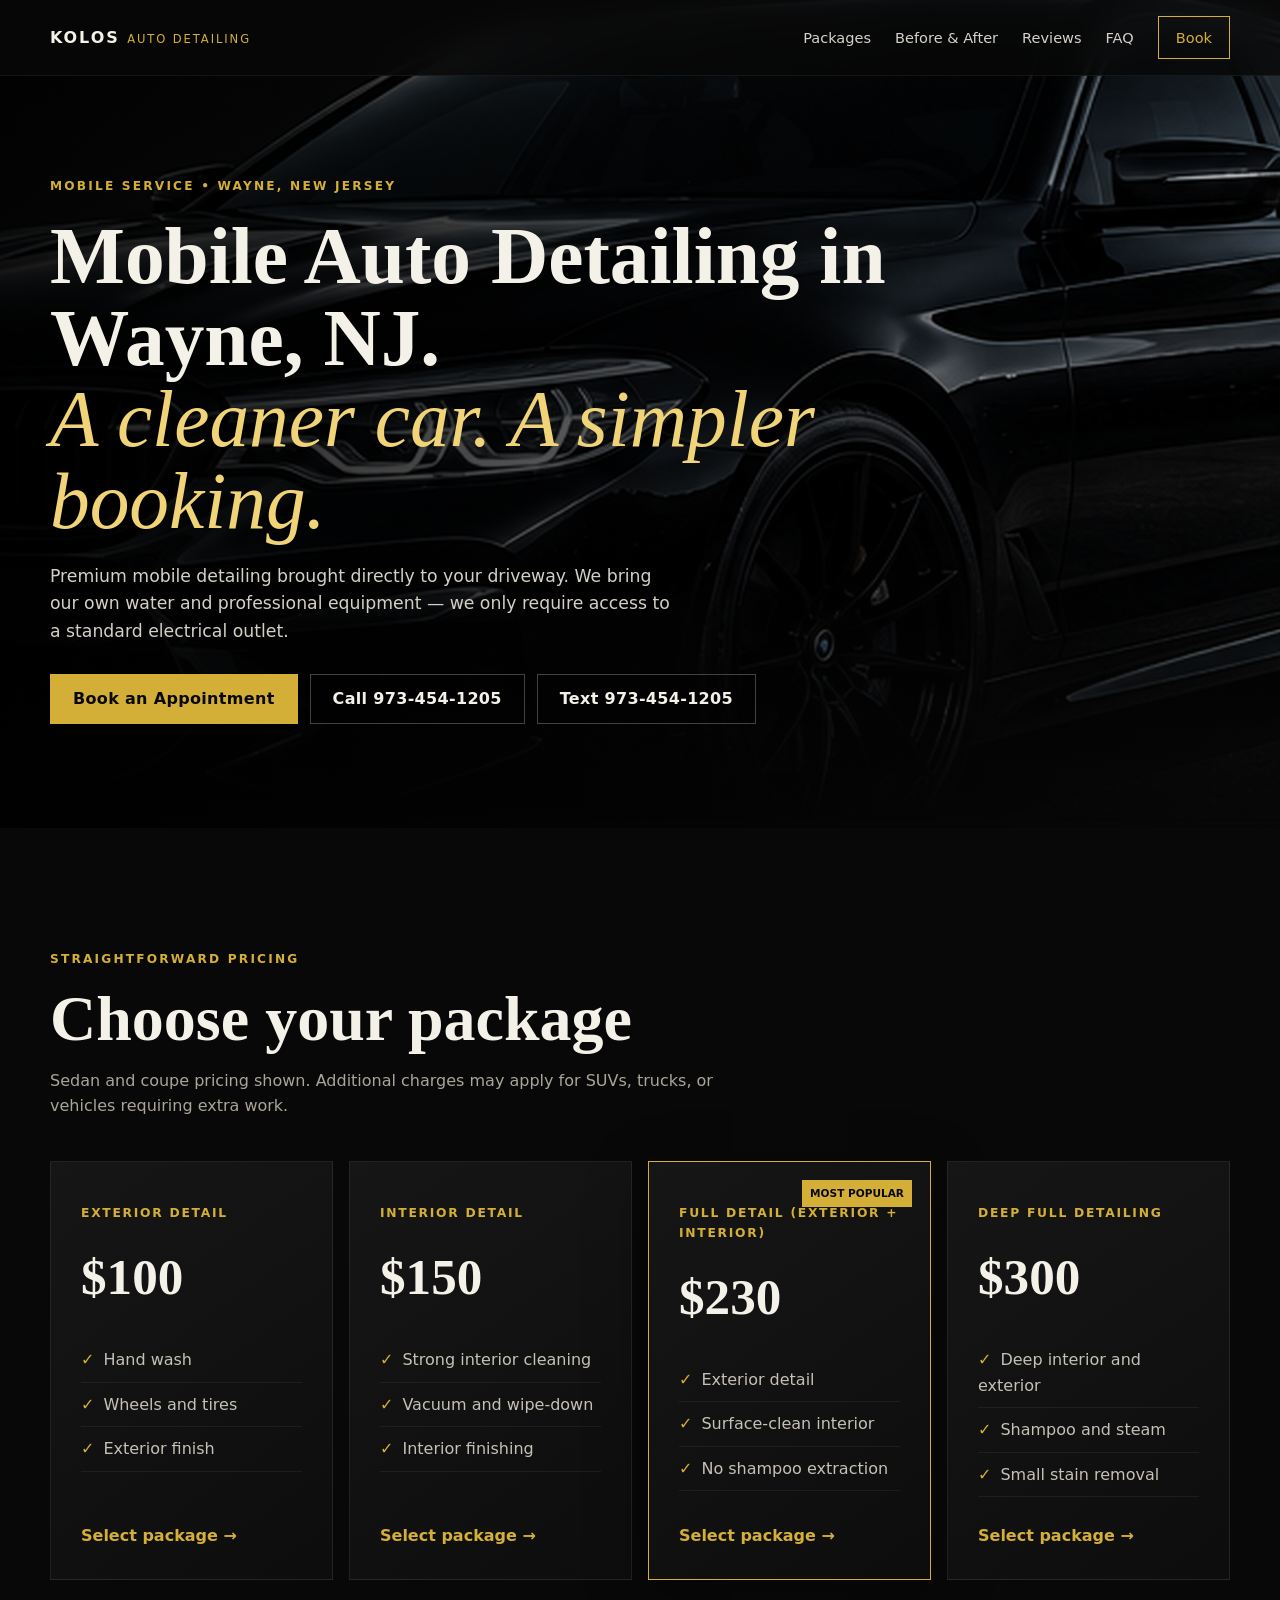
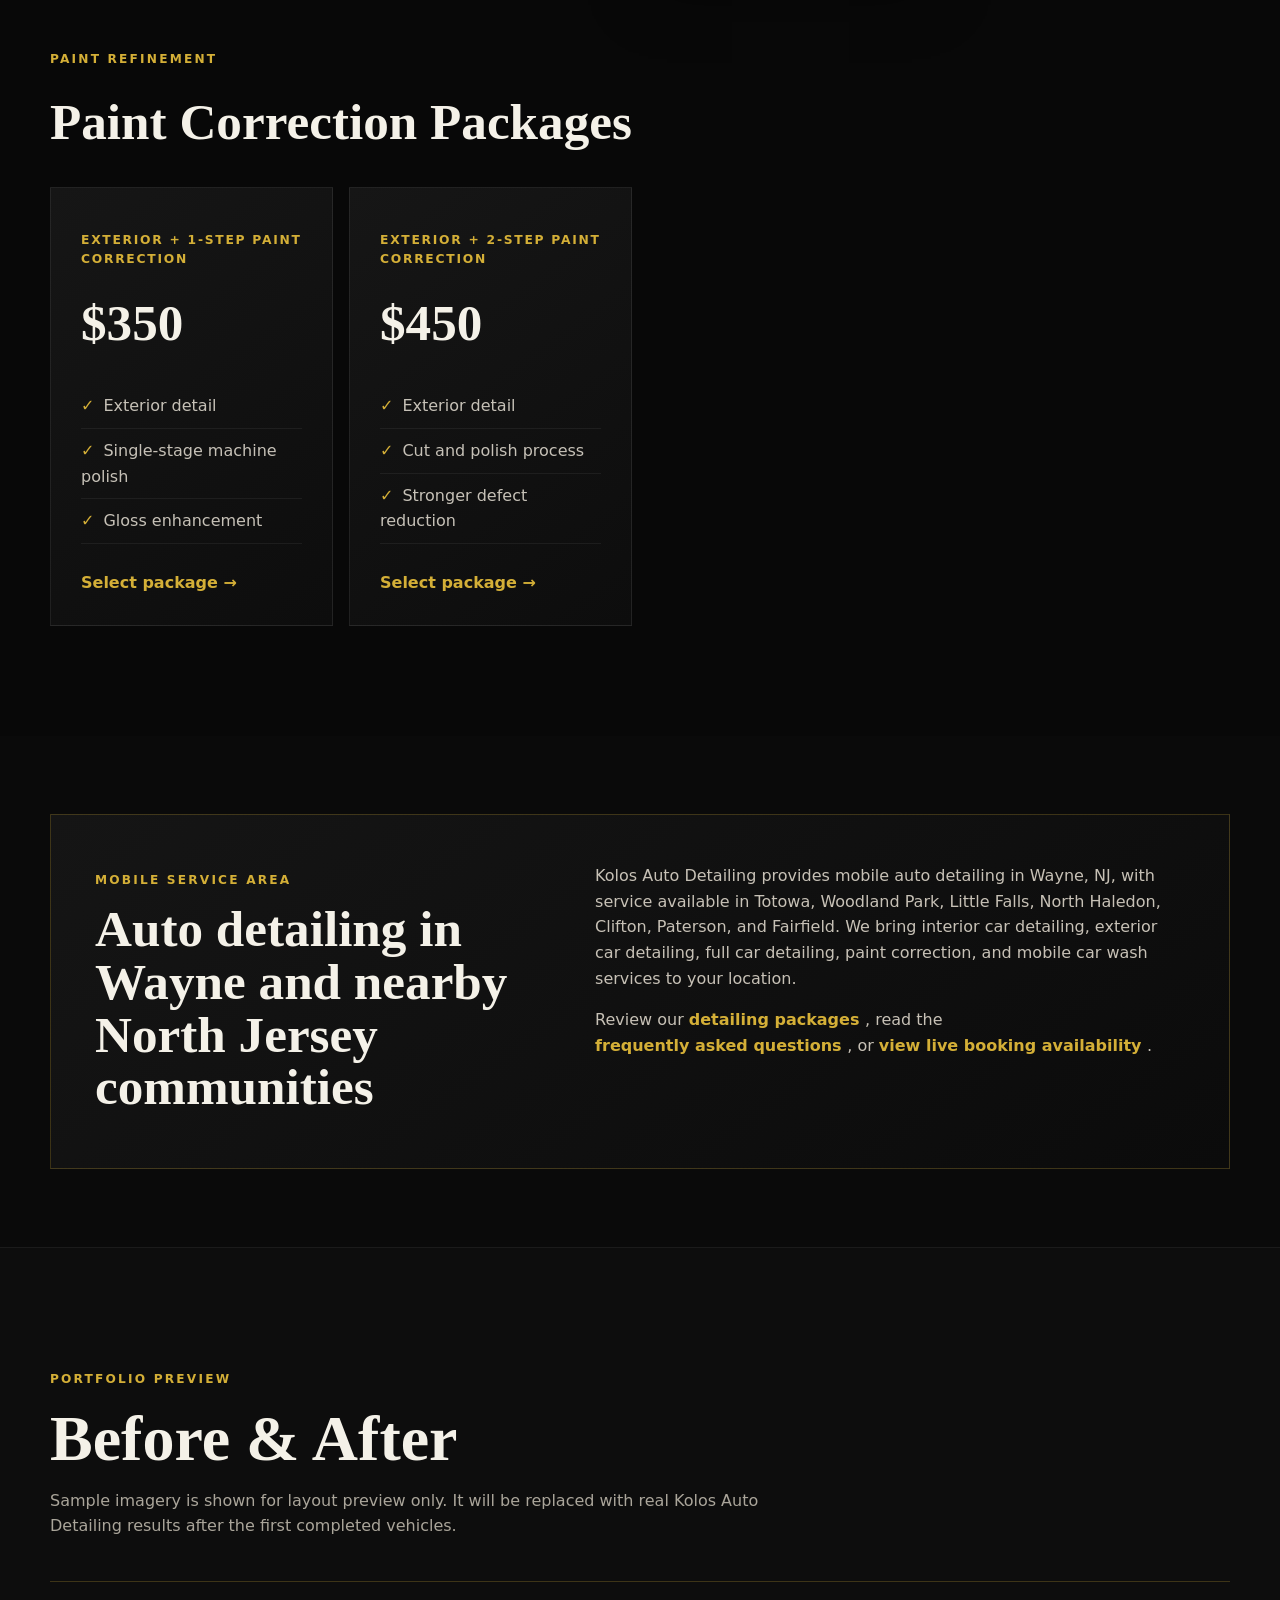
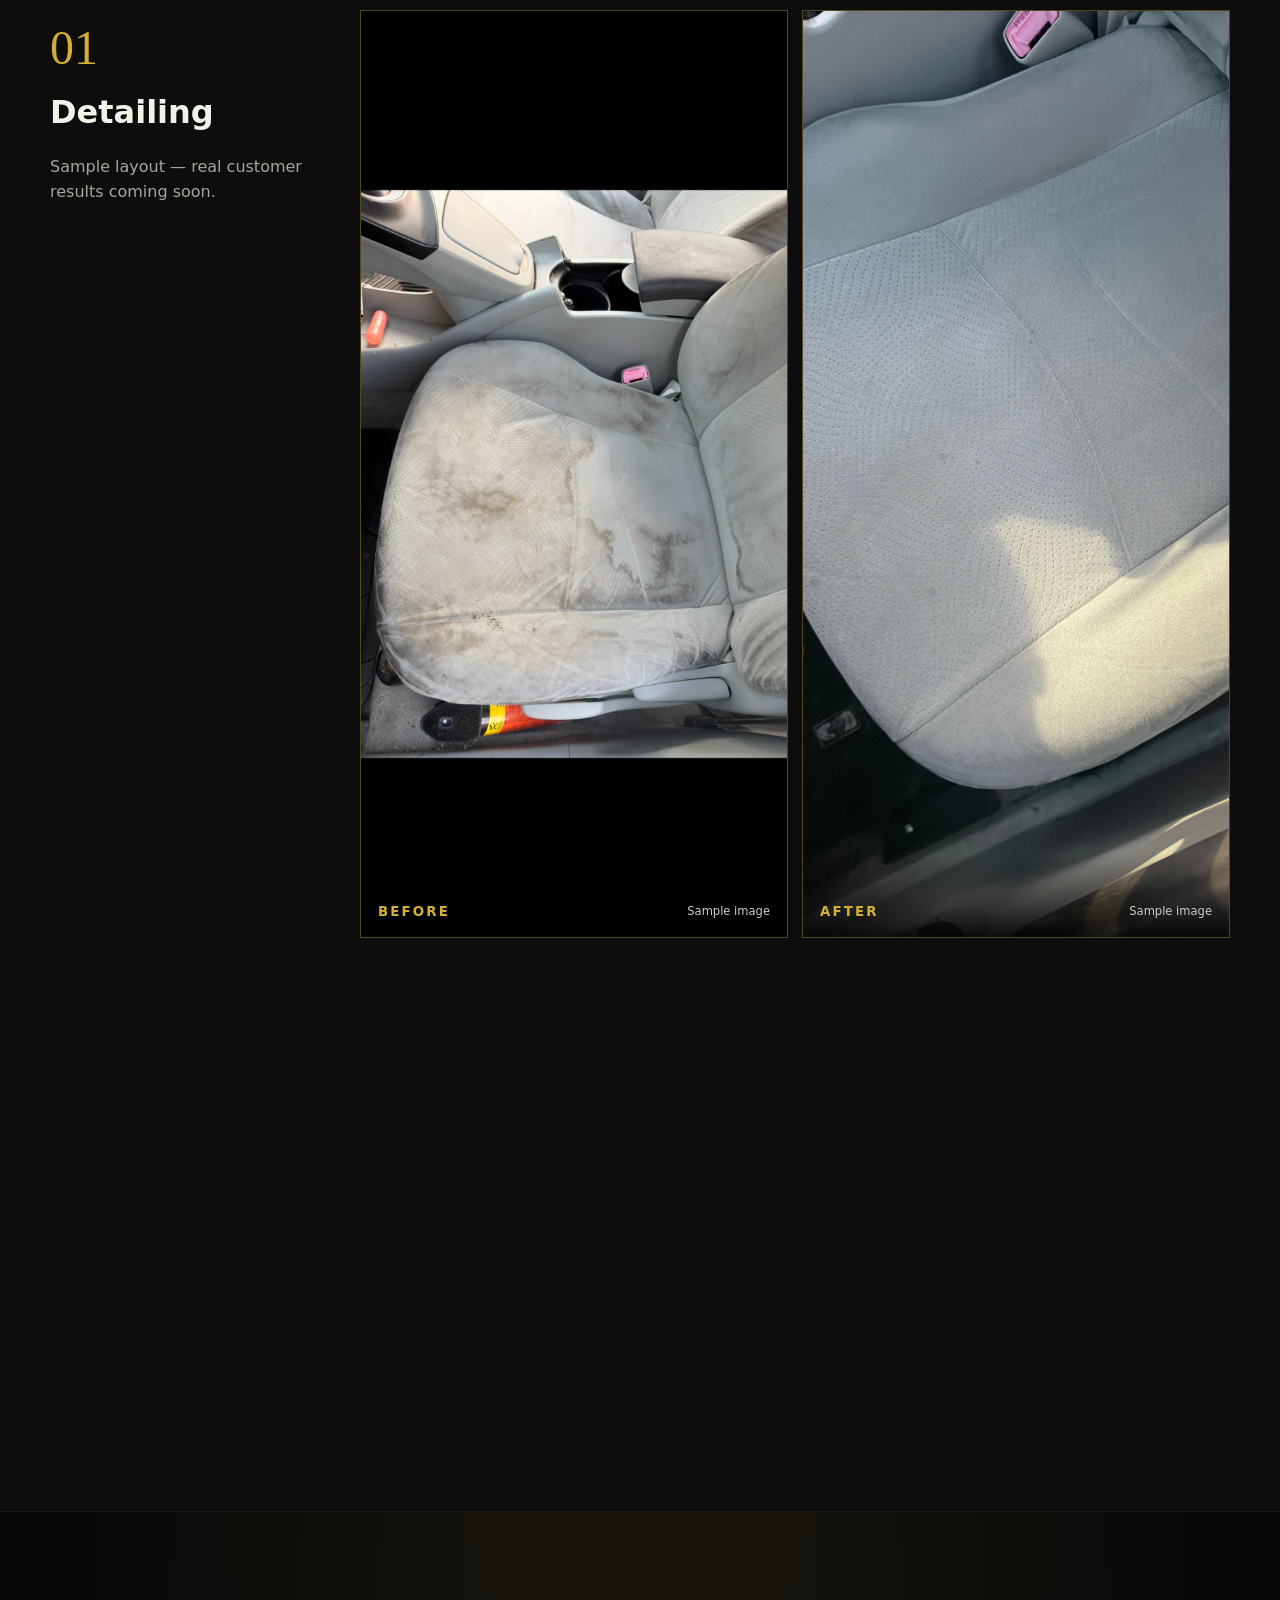
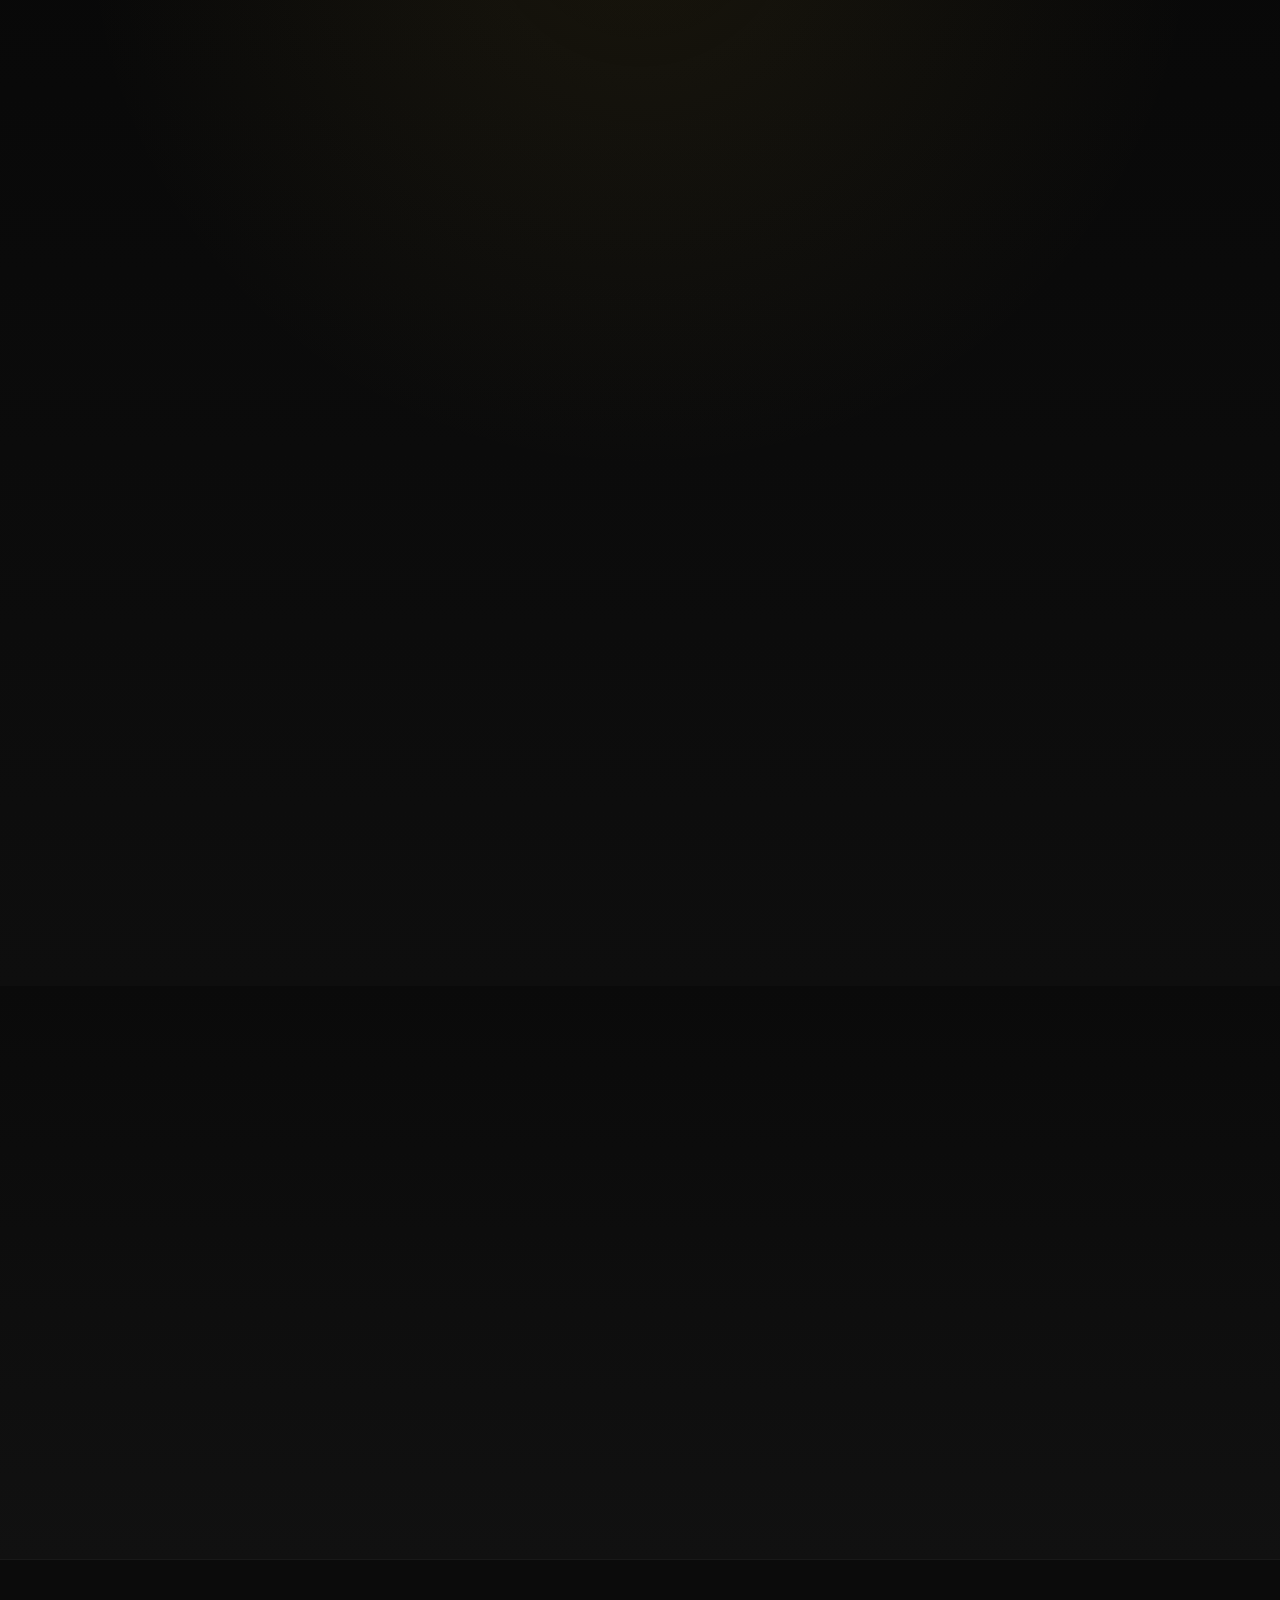
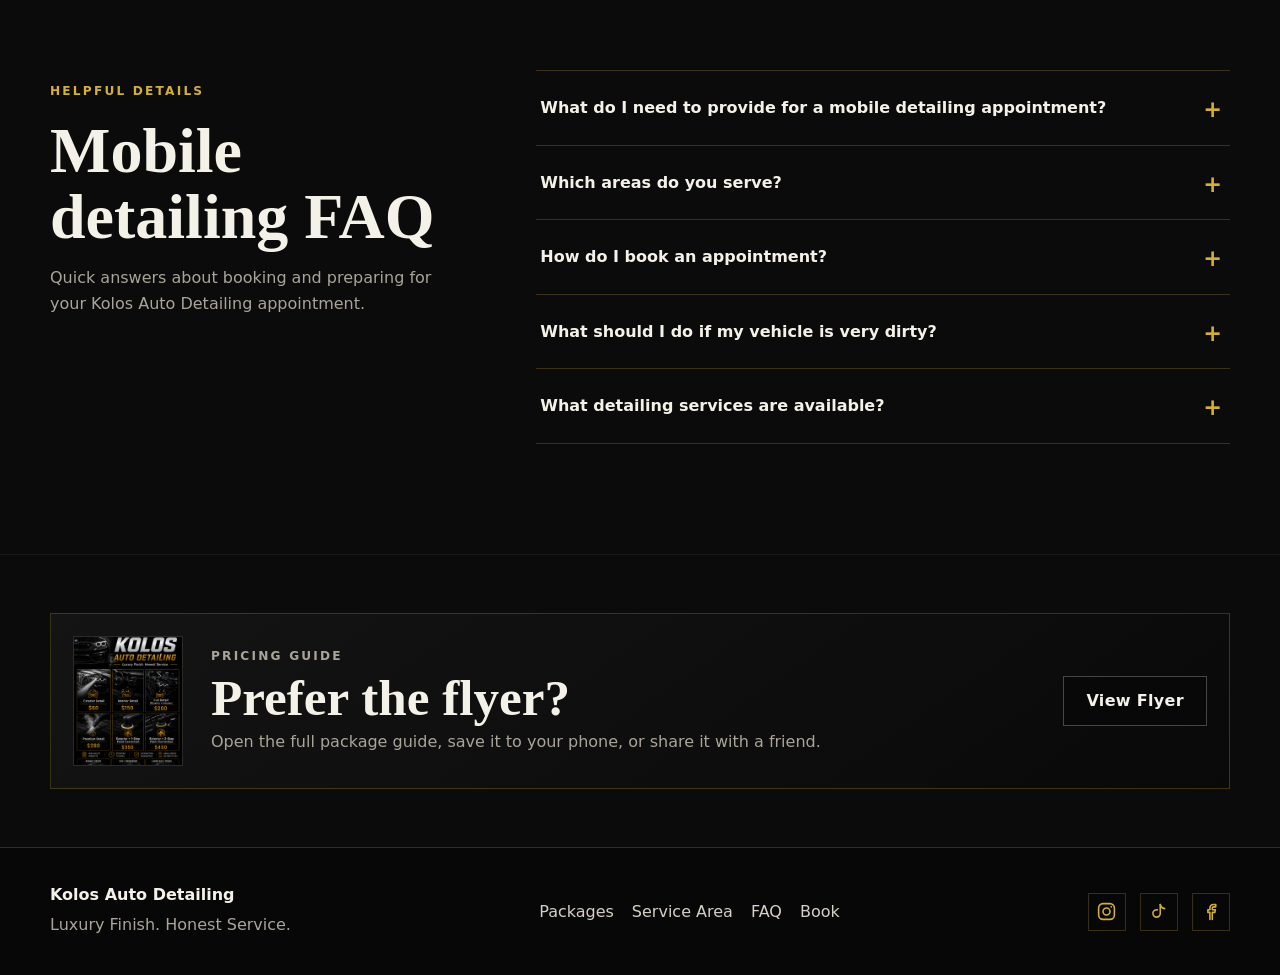
==== index.html @ 4959cedc "Update index.html" ====
<!doctype html>
<html lang="en">
<head>
  <meta charset="utf-8">
  <meta name="viewport" content="width=device-width,initial-scale=1">
  
  <!-- Meta Pixel Code -->
<script>
!function(f,b,e,v,n,t,s)
{if(f.fbq)return;n=f.fbq=function(){n.callMethod?
n.callMethod.apply(n,arguments):n.queue.push(arguments)};
if(!f._fbq)f._fbq=n;n.push=n;n.loaded=!0;n.version='2.0';
n.queue=[];t=b.createElement(e);t.async=!0;
t.src=v;s=b.getElementsByTagName(e)[0];
s.parentNode.insertBefore(t,s)}(window, document,'script',
'https://connect.facebook.net/en_US/fbevents.js');
fbq('init', '1034501659612035');
fbq('track', 'PageView');
</script>
<noscript><img height="1" width="1" style="display:none"
src="https://www.facebook.com/tr?id=1034501659612035&ev=PageView&noscript=1"
/></noscript>
<!-- End Meta Pixel Code -->
  
<!-- Google tag (gtag.js) -->
<script async src="https://www.googletagmanager.com/gtag/js?id=G-9JKR7N1KVF"></script>
<script>
  window.dataLayer = window.dataLayer || [];
  function gtag(){dataLayer.push(arguments);}
  gtag('js', new Date());

  gtag('config', 'G-9JKR7N1KVF');
</script>
  
  <meta name="description" content="Kolos Auto Detailing offers mobile interior, exterior and full car detailing, paint correction, and mobile car wash services in Wayne, NJ and nearby North Jersey communities.">
  <meta name="robots" content="index, follow, max-image-preview:large, max-snippet:-1, max-video-preview:-1">
  <meta name="author" content="Kolos Auto Detailing">

  <title>Mobile Auto Detailing in Wayne, NJ | Kolos Auto Detailing</title>

  <link rel="canonical" href="https://kolosautodetailing.com/">

  <meta property="og:type" content="website">
  <meta property="og:site_name" content="Kolos Auto Detailing">
  <meta property="og:title" content="Mobile Auto Detailing in Wayne, NJ | Kolos Auto Detailing">
  <meta property="og:description" content="Mobile interior, exterior and full car detailing plus paint correction in Wayne, New Jersey and nearby communities.">
  <meta property="og:url" content="https://kolosautodetailing.com/">
  <meta property="og:image" content="https://kolosautodetailing.com/assets/gallery-clean.jpg">
  <meta property="og:image:alt" content="A polished black sedan after exterior detailing">
  <meta property="og:locale" content="en_US">

  <meta name="twitter:card" content="summary_large_image">
  <meta name="twitter:title" content="Mobile Auto Detailing in Wayne, NJ | Kolos Auto Detailing">
  <meta name="twitter:description" content="Mobile interior, exterior and full car detailing plus paint correction in Wayne, NJ and nearby North Jersey communities.">
  <meta name="twitter:image" content="https://kolosautodetailing.com/assets/gallery-clean.jpg">
  <meta name="twitter:image:alt" content="A polished black sedan after exterior detailing">

  <link rel="icon" href="assets/favicon.svg">
  <link rel="apple-touch-icon" href="assets/apple-touch-icon.png">
  <link rel="stylesheet" href="style.css">

  <!-- Local Business SEO Schema -->
  <script type="application/ld+json">
  {
    "@context": "https://schema.org",
    "@type": "LocalBusiness",
    "@id": "https://kolosautodetailing.com/#business",
    "name": "Kolos Auto Detailing",
    "url": "https://kolosautodetailing.com/",
    "telephone": "+1-973-454-1205",
    "image": "https://kolosautodetailing.com/assets/gallery-clean.jpg",
    "description": "Mobile auto detailing serving Wayne, New Jersey and nearby communities.",
    "sameAs": [
      "https://www.instagram.com/kolos_auto_detailing/",
      "https://www.tiktok.com/@kolosautodetailing",
      "https://www.facebook.com/profile.php?id=61592370473611"
    ],
    "openingHoursSpecification": {
      "@type": "OpeningHoursSpecification",
      "dayOfWeek": [
        "Monday",
        "Tuesday",
        "Wednesday",
        "Thursday",
        "Friday",
        "Saturday",
        "Sunday"
      ],
      "opens": "09:00",
      "closes": "20:00"
    },
    "areaServed": [
      {
        "@type": "City",
        "name": "Wayne, New Jersey"
      },
      {
        "@type": "City",
        "name": "Totowa, New Jersey"
      },
      {
        "@type": "City",
        "name": "Woodland Park, New Jersey"
      },
      {
        "@type": "City",
        "name": "Little Falls, New Jersey"
      },
      {
        "@type": "City",
        "name": "North Haledon, New Jersey"
      },
      {
        "@type": "City",
        "name": "Clifton, New Jersey"
      },
      {
        "@type": "City",
        "name": "Paterson, New Jersey"
      },
      {
        "@type": "City",
        "name": "Fairfield, New Jersey"
      }
    ],
    "hasOfferCatalog": {
      "@type": "OfferCatalog",
      "name": "Mobile auto detailing services",
      "itemListElement": [
        {
          "@type": "Offer",
          "price": "100",
          "priceCurrency": "USD",
          "itemOffered": {
            "@type": "Service",
            "name": "Exterior Detail"
          }
        },
        {
          "@type": "Offer",
          "price": "150",
          "priceCurrency": "USD",
          "itemOffered": {
            "@type": "Service",
            "name": "Interior Detail"
          }
        },
        {
          "@type": "Offer",
          "price": "230",
          "priceCurrency": "USD",
          "itemOffered": {
            "@type": "Service",
            "name": "Full Detail (Exterior + Interior)"
          }
        },
        {
          "@type": "Offer",
          "price": "300",
          "priceCurrency": "USD",
          "itemOffered": {
            "@type": "Service",
            "name": "Deep Full Detailing"
          }
        },
        {
          "@type": "Offer",
          "price": "350",
          "priceCurrency": "USD",
          "itemOffered": {
            "@type": "Service",
            "name": "Exterior + 1-Step Paint Correction"
          }
        },
        {
          "@type": "Offer",
          "price": "450",
          "priceCurrency": "USD",
          "itemOffered": {
            "@type": "Service",
            "name": "Exterior + 2-Step Paint Correction"
          }
        }
      ]
    }
  }
  </script>

  <!-- Website SEO Schema -->
  <script type="application/ld+json">
  {
    "@context": "https://schema.org",
    "@type": "WebSite",
    "@id": "https://kolosautodetailing.com/#website",
    "name": "Kolos Auto Detailing",
    "url": "https://kolosautodetailing.com/",
    "publisher": {
      "@id": "https://kolosautodetailing.com/#business"
    },
    "inLanguage": "en-US"
  }
  </script>

  <!-- FAQ SEO Schema -->
  <script type="application/ld+json">
  {
    "@context": "https://schema.org",
    "@type": "FAQPage",
    "mainEntity": [
      {
        "@type": "Question",
        "name": "What do I need to provide for a mobile detailing appointment?",
        "acceptedAnswer": {
          "@type": "Answer",
          "text": "Please provide access to water and an electrical outlet at the service location. Kolos Auto Detailing brings the detailing service to you."
        }
      },
      {
        "@type": "Question",
        "name": "Which areas do you serve?",
        "acceptedAnswer": {
          "@type": "Answer",
          "text": "Our primary location is Wayne, New Jersey. Mobile service is also available in Totowa, Woodland Park, Little Falls, North Haledon, Clifton, Paterson, and Fairfield."
        }
      },
      {
        "@type": "Question",
        "name": "How do I book an appointment?",
        "acceptedAnswer": {
          "@type": "Answer",
          "text": "Use the live Google Calendar booking section to view availability, select a date and time, and complete your booking."
        }
      },
      {
        "@type": "Question",
        "name": "What should I do if my vehicle is very dirty?",
        "acceptedAnswer": {
          "@type": "Answer",
          "text": "Text clear photos of the interior and exterior to (973) 454-1205 before the appointment can be confirmed. This helps us review heavily soiled vehicles in advance."
        }
      },
      {
        "@type": "Question",
        "name": "What detailing services are available?",
        "acceptedAnswer": {
          "@type": "Answer",
          "text": "Available services include interior car detailing, exterior car detailing, full car detailing, paint correction, and mobile car wash service. See the package list for current options and pricing."
        }
      }
    ]
  }
  </script>
</head>

<body>

<header class="topbar">
  <a class="brand" href="#top" aria-label="Kolos Auto Detailing home">
    Kolos <span>Auto Detailing</span>
  </a>

  <nav aria-label="Primary navigation">
    <a href="#packages">Packages</a>
    <a href="#results">Before & After</a>
    <a href="#reviews">Reviews</a>
    <a href="#faq">FAQ</a>
    <a class="nav-cta" href="#booking">Book</a>
  </nav>
</header>

<main id="top">

  <section class="hero">

    <div class="hero-overlay"></div>

    <div class="hero-content reveal">

      <p class="eyebrow">
        Mobile service • Wayne, New Jersey
      </p>

      <h1>
        Mobile Auto Detailing in Wayne, NJ.<br>
        <em>A cleaner car. A simpler booking.</em>
      </h1>

      <p class="hero-copy">
        Premium mobile detailing brought directly to your driveway.
        We bring our own water and professional equipment — we only require
        access to a standard electrical outlet.
      </p>

      <div class="actions">

        <a class="btn primary" href="#booking">
          Book an Appointment
        </a>

        <a class="btn ghost" href="tel:+19734541205">
          Call 973-454-1205
        </a>

        <a class="btn ghost" href="sms:+19734541205">
          Text 973-454-1205
        </a>

      </div>

    </div>

  </section>


  <section id="packages" class="section wrap">

    <div class="section-head reveal">

      <p class="eyebrow">
        Straightforward pricing
      </p>

      <h2>
        Choose your package
      </h2>

      <p>
        Sedan and coupe pricing shown. Additional charges may apply for SUVs,
        trucks, or vehicles requiring extra work.
      </p>

    </div>


    <div class="package-grid">

      <article class="card reveal">

        <p class="label">
          Exterior Detail
        </p>

        <h3>
          $100
        </h3>

        <ul>
          <li>Hand wash</li>
          <li>Wheels and tires</li>
          <li>Exterior finish</li>
        </ul>

        <a href="#booking"
           class="text-link"
           data-package="Exterior Detail">
          Select package →
        </a>

      </article>


      <article class="card reveal">

        <p class="label">
          Interior Detail
        </p>

        <h3>
          $150
        </h3>

        <ul>
          <li>Strong interior cleaning</li>
          <li>Vacuum and wipe-down</li>
          <li>Interior finishing</li>
        </ul>

        <a href="#booking"
           class="text-link"
           data-package="Interior Detail">
          Select package →
        </a>

      </article>


      <article class="card featured reveal">

        <span class="popular">
          Most Popular
        </span>

        <p class="label">
          Full Detail (Exterior + Interior)
        </p>

        <h3>
          $230
        </h3>

        <ul>
          <li>Exterior detail</li>
          <li>Surface-clean interior</li>
          <li>No shampoo extraction</li>
        </ul>

        <a href="#booking"
           class="text-link"
           data-package="Full Detail (Exterior + Interior)">
          Select package →
        </a>

      </article>


      <article class="card reveal">

        <p class="label">
          Deep Full Detailing
        </p>

        <h3>
          $300
        </h3>

        <ul>
          <li>Deep interior and exterior</li>
          <li>Shampoo and steam</li>
          <li>Small stain removal</li>
        </ul>

        <a href="#booking"
           class="text-link"
           data-package="Deep Full Detailing">
          Select package →
        </a>

      </article>

    </div>


    <div class="subsection-head reveal">

      <p class="eyebrow">
        Paint refinement
      </p>

      <h3>
        Paint Correction Packages
      </h3>

    </div>


    <div class="package-grid correction-cards">

      <article class="card reveal">

        <p class="label">
          Exterior + 1-Step Paint Correction
        </p>

        <h3>
          $350
        </h3>

        <ul>
          <li>Exterior detail</li>
          <li>Single-stage machine polish</li>
          <li>Gloss enhancement</li>
        </ul>

        <a href="#booking"
           class="text-link"
           data-package="Exterior + 1-Step Paint Correction">
          Select package →
        </a>

      </article>


      <article class="card reveal">

        <p class="label">
          Exterior + 2-Step Paint Correction
        </p>

        <h3>
          $450
        </h3>

        <ul>
          <li>Exterior detail</li>
          <li>Cut and polish process</li>
          <li>Stronger defect reduction</li>
        </ul>

        <a href="#booking"
           class="text-link"
           data-package="Exterior + 2-Step Paint Correction">
          Select package →
        </a>

      </article>

    </div>

  </section>


  <section id="service-area" class="section service-area-section">

    <div class="wrap service-area-card reveal">

      <div>

        <p class="eyebrow">
          Mobile service area
        </p>

        <h2>
          Auto detailing in Wayne and nearby North Jersey communities
        </h2>

      </div>


      <div class="service-area-copy">

        <p>
          Kolos Auto Detailing provides mobile auto detailing in Wayne, NJ,
          with service available in Totowa, Woodland Park, Little Falls,
          North Haledon, Clifton, Paterson, and Fairfield.
          We bring interior car detailing, exterior car detailing,
          full car detailing, paint correction, and mobile car wash services
          to your location.
        </p>

        <p>
          Review our
          <a class="text-link" href="#packages">
            detailing packages
          </a>,
          read the
          <a class="text-link" href="#faq">
            frequently asked questions
          </a>,
          or
          <a class="text-link" href="#booking">
            view live booking availability
          </a>.
        </p>

      </div>

    </div>

  </section>


  <section id="results" class="section results-section">

    <div class="wrap">

      <div class="section-head reveal">

        <p class="eyebrow">
          Portfolio preview
        </p>

        <h2>
          Before & After
        </h2>

        <p>
          Sample imagery is shown for layout preview only.
          It will be replaced with real Kolos Auto Detailing results
          after the first completed vehicles.
        </p>

      </div>


      <div class="result-block reveal">

        <div class="result-copy">

          <span>
            01
          </span>

          <h3>
            Detailing
          </h3>

          <p>
            Sample layout — real customer results coming soon.
          </p>

        </div>


        <div class="photo-pair">

          <figure class="result-photo">

            <img
              src="assets/before-after/IMG_2894.PNG"
              alt="Vehicle seat before interior detailing"
              loading="lazy"
            >

            <figcaption>
              <small>BEFORE</small>
              <span>Sample image</span>
            </figcaption>

          </figure>


          <figure class="result-photo">

            <img
              src="assets/before-after/IMG_2891.jpeg"
              alt="Vehicle seat after interior detailing"
              loading="lazy"
            >

            <figcaption>
              <small>AFTER</small>
              <span>Sample image</span>
            </figcaption>

          </figure>

        </div>

      </div>


      <div class="result-block reveal">

        <div class="result-copy">

          <span>
            02
          </span>

          <h3>
            Paint Correction
          </h3>

          <p>
            Sample layout — real polishing results coming soon.
          </p>

        </div>


        <div class="photo-pair">

          <figure
            class="result-photo"
            aria-label="Paint correction before photo coming soon"
          >

            <figcaption>
              <small>BEFORE</small>
              <span>Coming soon</span>
            </figcaption>

          </figure>


          <figure
            class="result-photo"
            aria-label="Paint correction after photo coming soon"
          >

            <figcaption>
              <small>AFTER</small>
              <span>Coming soon</span>
            </figcaption>

          </figure>

        </div>

      </div>

    </div>

  </section>


  <section id="booking" class="section booking-section">

    <div class="wrap booking-wrap">

      <article class="availability-card reveal">

        <div
          class="availability-icon"
          aria-hidden="true"
        >
          31
        </div>

        <p class="eyebrow">
          Google Calendar booking
        </p>

        <h2>
          Book Your Detail
        </h2>

        <p class="booking-intro">
          View our live availability, select your preferred date and time,
          and complete your booking through Google Calendar.
        </p>

        <a
          id="calendar-booking-link"
          class="btn primary full"
          href="https://calendar.app.google/9u6gRaozdZaFAMJs7"
          target="_blank"
          rel="noopener noreferrer"
        >
          Open Live Availability
        </a>


        <div
          class="quick-contact"
          aria-label="Contact Kolos Auto Detailing"
        >

          <a
            class="btn ghost"
            href="tel:+19734541205"
          >
            Call Now
          </a>

          <a
            class="btn ghost"
            href="sms:+19734541205"
          >
            Text Us
          </a>

        </div>


        <div class="vehicle-photo-note">

          <h3>
            Heavily soiled vehicle?
          </h3>

          <p>
            If your vehicle is heavily soiled or in very dirty condition,
            please text clear interior and exterior photos to
            (973) 454-1205 before your appointment can be confirmed.
          </p>

          <a
            class="btn ghost photo-text-button"
            href="sms:+19734541205"
          >
            Text Vehicle Photos
          </a>

        </div>


        <div class="hours-mini">

          <strong>
            Service hours
          </strong>

          <span>
            Every day • 9 AM–8 PM
          </span>

        </div>

      </article>

    </div>

  </section>


  <section id="reviews" class="section reviews-section">

    <div class="wrap">

      <div class="section-head reveal">

        <p class="eyebrow">
          Customer feedback
        </p>

        <h2>
          Reviews
        </h2>

        <div class="empty-review">

          <strong>
            No published reviews yet.
          </strong>

          <p>
            Verified customer reviews will appear here as the business grows.
          </p>

        </div>


        <div class="actions">

          <a
            class="btn ghost"
            href="https://g.page/r/CR7OgI-OWL-UEBM/review"
            target="_blank"
            rel="noopener noreferrer"
          >
            See Our Google Reviews
          </a>

        </div>

      </div>

    </div>

  </section>


  <section id="faq" class="section faq-section">

    <div class="wrap faq-layout">

      <div class="section-head reveal">

        <p class="eyebrow">
          Helpful details
        </p>

        <h2>
          Mobile detailing FAQ
        </h2>

        <p>
          Quick answers about booking and preparing for your
          Kolos Auto Detailing appointment.
        </p>

      </div>


      <div class="faq-list reveal">

        <details>

          <summary>
            What do I need to provide for a mobile detailing appointment?
          </summary>

          <p>
            Please provide access to water and an electrical outlet
            at the service location. Kolos Auto Detailing brings
            the detailing service to you.
          </p>

        </details>


        <details>

          <summary>
            Which areas do you serve?
          </summary>

          <p>
            Our primary location is Wayne, New Jersey.
            Mobile service is also available in Totowa,
            Woodland Park, Little Falls, North Haledon,
            Clifton, Paterson, and Fairfield.
          </p>

        </details>


        <details>

          <summary>
            How do I book an appointment?
          </summary>

          <p>
            Use the
            <a class="text-link" href="#booking">
              live Google Calendar booking section
            </a>
            to view availability, select a date and time,
            and complete your booking.
          </p>

        </details>


        <details>

          <summary>
            What should I do if my vehicle is very dirty?
          </summary>

          <p>
            Text clear photos of the interior and exterior to
            <a
              class="text-link"
              href="sms:+19734541205"
            >
              (973) 454-1205
            </a>
            before the appointment can be confirmed.
            This helps us review heavily soiled vehicles in advance.
          </p>

        </details>


        <details>

          <summary>
            What detailing services are available?
          </summary>

          <p>
            Available services include interior car detailing,
            exterior car detailing, full car detailing,
            paint correction, and mobile car wash service.
            See the
            <a class="text-link" href="#packages">
              package list
            </a>
            for current options and pricing.
          </p>

        </details>

      </div>

    </div>

  </section>

</main>


<section class="flyer-strip section">

  <div class="wrap flyer-strip-inner reveal">

    <a
      class="flyer-thumb"
      href="assets/kolos-pricing-guide.png"
      target="_blank"
      rel="noopener"
      aria-label="Open Kolos pricing flyer"
    >

      <img
        src="assets/kolos-pricing-guide.png"
        alt="Kolos Auto Detailing mobile detailing services and pricing guide"
        loading="lazy"
      >

    </a>


    <div>

      <p class="eyebrow">
        Pricing guide
      </p>

      <h2>
        Prefer the flyer?
      </h2>

      <p>
        Open the full package guide, save it to your phone,
        or share it with a friend.
      </p>

    </div>


    <a
      class="btn ghost"
      href="assets/kolos-pricing-guide.png"
      target="_blank"
      rel="noopener"
    >
      View Flyer
    </a>

  </div>

</section>


<footer>

  <div class="wrap footer-inner">

    <div>

      <strong>
        Kolos Auto Detailing
      </strong>

      <p>
        Luxury Finish. Honest Service.
      </p>

    </div>


    <nav
      class="footer-links"
      aria-label="Footer navigation"
    >

      <a href="#packages">
        Packages
      </a>

      <a href="#service-area">
        Service Area
      </a>

      <a href="#faq">
        FAQ
      </a>

      <a href="#booking">
        Book
      </a>

    </nav>


    <nav
      class="socials"
      aria-label="Social media"
    >

      <a
        href="https://www.instagram.com/kolos_auto_detailing/"
        target="_blank"
        rel="noopener noreferrer"
        aria-label="Kolos Auto Detailing on Instagram"
      >

        <svg
          viewBox="0 0 24 24"
          aria-hidden="true"
        >
          <rect
            x="3"
            y="3"
            width="18"
            height="18"
            rx="5"
          ></rect>

          <circle
            cx="12"
            cy="12"
            r="4"
          ></circle>

          <circle
            class="social-dot"
            cx="17.4"
            cy="6.6"
            r="1"
          ></circle>

        </svg>

      </a>


      <a
        href="https://www.tiktok.com/@kolosautodetailing"
        target="_blank"
        rel="noopener noreferrer"
        aria-label="Kolos Auto Detailing on TikTok"
      >

        <svg
          viewBox="0 0 24 24"
          aria-hidden="true"
        >

          <path
            d="M14 4v10.2a4.2 4.2 0 1 1-3.3-4.1"
          ></path>

          <path
            d="M14 4c.6 2.7 2.3 4.3 5 4.7"
          ></path>

        </svg>

      </a>


      <a
        href="https://www.facebook.com/profile.php?id=61592370473611"
        target="_blank"
        rel="noopener noreferrer"
        aria-label="Kolos Auto Detailing on Facebook"
      >

        <svg
          viewBox="0 0 24 24"
          aria-hidden="true"
        >

          <path
            d="M14 21v-8h3l.5-3H14V8.4c0-1 .4-1.7 1.8-1.7H18V4.1c-.7-.1-1.6-.2-2.5-.2-2.5 0-4.2 1.5-4.2 4.3V10H9v3h2.3v8"
          ></path>

        </svg>

      </a>

    </nav>

  </div>

</footer>


<script src="script.js"></script>

</body>
</html>
---- style.css ----
:root{
  --bg:#080808;
  --panel:#111;
  --panel2:#161616;
  --gold:#d4af37;
  --gold2:#f0d477;
  --text:#f4f1e8;
  --muted:#aaa59a;
  --line:rgba(212,175,55,.24);
  --max:1180px
}

*{
  box-sizing:border-box
}

html{
  scroll-behavior:smooth
}

body{
  margin:0;
  background:var(--bg);
  color:var(--text);
  font-family:Inter,ui-sans-serif,system-ui,-apple-system,Segoe UI,sans-serif;
  line-height:1.6
}

a{
  color:inherit;
  text-decoration:none
}

.wrap{
  width:min(var(--max),calc(100% - 40px));
  margin:auto
}

.topbar{
  height:76px;
  position:fixed;
  z-index:20;
  top:0;
  left:0;
  right:0;
  display:flex;
  align-items:center;
  justify-content:space-between;
  padding:0 max(22px,calc((100vw - var(--max))/2));
  background:rgba(8,8,8,.82);
  backdrop-filter:blur(14px);
  border-bottom:1px solid rgba(255,255,255,.06)
}

.brand{
  font-weight:900;
  letter-spacing:.12em;
  text-transform:uppercase
}

.brand span{
  font-weight:500;
  color:var(--gold);
  font-size:.72em
}

.topbar nav{
  display:flex;
  align-items:center;
  gap:24px;
  font-size:.91rem
}

.topbar nav a{
  color:#d6d2ca
}

.nav-cta{
  border:1px solid var(--gold);
  padding:9px 17px;
  color:var(--gold)!important
}

.hero{
  min-height:760px;
  height:92vh;
  display:grid;
  place-items:center;
  position:relative;
  background:url('assets/gallery-clean.jpg') center/cover no-repeat
}

.hero-overlay{
  position:absolute;
  inset:0;
  background:
    linear-gradient(
      90deg,
      rgba(0,0,0,.9) 0%,
      rgba(0,0,0,.62) 52%,
      rgba(0,0,0,.2)
    ),
    linear-gradient(
      0deg,
      #080808 0%,
      transparent 35%
    )
}

.hero-content{
  position:relative;
  width:min(var(--max),calc(100% - 40px));
  padding-top:60px
}

.eyebrow{
  color:var(--gold);
  font-size:.76rem;
  font-weight:800;
  text-transform:uppercase;
  letter-spacing:.18em
}

.hero h1,
.section h2{
  font-family:Georgia,serif;
  line-height:1.03;
  margin:.25em 0
}

/* შემცირებული Hero სათაური */
.hero h1{
  font-size:clamp(3.2rem,6.2vw,6.2rem);
  max-width:900px
}

.hero h1 em{
  color:var(--gold2);
  font-weight:400
}

/* ახალი SEO ტექსტი Hero-ს ქვეშ */
.hero-seo-text{
  max-width:720px;
  margin:20px 0 0;
  color:#d4d0c7;
  font-size:1rem;
  line-height:1.6
}

.hero-copy{
  max-width:630px;
  color:#d4d0c7;
  font-size:1.08rem
}

.actions{
  display:flex;
  gap:12px;
  flex-wrap:wrap;
  margin-top:28px
}

.btn{
  display:inline-flex;
  justify-content:center;
  align-items:center;
  min-height:50px;
  padding:0 22px;
  border:1px solid transparent;
  font-weight:800;
  letter-spacing:.02em;
  cursor:pointer
}

.primary{
  background:var(--gold);
  color:#090909
}

.primary:hover{
  background:var(--gold2)
}

.ghost{
  border-color:rgba(255,255,255,.25);
  background:rgba(0,0,0,.25)
}

.section{
  padding:110px 0
}

.section-head{
  max-width:720px;
  margin-bottom:42px
}

.section h2{
  font-size:clamp(2.5rem,5vw,4.5rem)
}

.section-head>p:not(.eyebrow){
  color:var(--muted)
}

.package-grid{
  display:grid;
  grid-template-columns:repeat(4,1fr);
  gap:16px
}

.card{
  position:relative;
  background:linear-gradient(145deg,var(--panel2),#0d0d0d);
  border:1px solid rgba(255,255,255,.08);
  padding:30px;
  min-height:360px;
  display:flex;
  flex-direction:column
}

.card:hover{
  transform:translateY(-4px);
  border-color:var(--line)
}

.card,
.btn,
.text-link{
  transition:.25s
}

.card .label{
  color:var(--gold);
  text-transform:uppercase;
  font-size:.77rem;
  letter-spacing:.14em;
  font-weight:800
}

.card h3{
  font-family:Georgia,serif;
  font-size:3.2rem;
  margin:0 0 20px
}

.card ul{
  list-style:none;
  padding:0;
  margin:0 0 26px;
  color:#c6c1b7
}

.card li{
  padding:9px 0;
  border-bottom:1px solid rgba(255,255,255,.06)
}

.card li:before{
  content:'✓';
  color:var(--gold);
  margin-right:9px
}

.text-link{
  margin-top:auto;
  color:var(--gold);
  font-weight:800
}

.featured{
  border-color:var(--gold);
  box-shadow:0 16px 55px rgba(0,0,0,.35)
}

.popular{
  position:absolute;
  right:18px;
  top:18px;
  background:var(--gold);
  color:#090909;
  font-size:.66rem;
  font-weight:900;
  padding:5px 8px;
  text-transform:uppercase
}

.correction{
  margin-top:22px;
  border:1px solid var(--line);
  background:#0d0d0d
}

.correction summary{
  cursor:pointer;
  padding:20px 24px;
  color:var(--gold);
  font-weight:800
}

.correction-grid{
  display:grid;
  grid-template-columns:repeat(2,1fr);
  padding:0 24px 22px;
  gap:10px
}

.correction-grid p{
  display:flex;
  justify-content:space-between;
  margin:0;
  background:#141414;
  padding:16px
}

.correction-grid span{
  color:var(--gold)
}

.results-section{
  background:#0d0d0d;
  border-block:1px solid rgba(255,255,255,.06)
}

.result-block{
  display:grid;
  grid-template-columns:280px 1fr;
  gap:30px;
  padding:28px 0 52px;
  border-top:1px solid var(--line)
}

.result-copy span{
  font-family:Georgia,serif;
  color:var(--gold);
  font-size:3rem
}

.result-copy h3{
  font-size:2rem;
  margin:0
}

.result-copy p{
  color:var(--muted)
}

.photo-pair{
  display:grid;
  grid-template-columns:1fr 1fr;
  gap:14px
}

.photo-slot{
  min-height:330px;
  border:1px dashed rgba(212,175,55,.44);
  background:radial-gradient(circle at 50% 40%,#252525,#111);
  display:flex;
  flex-direction:column;
  justify-content:space-between;
  padding:20px;
  color:#8d887d
}

.photo-slot small{
  color:var(--gold);
  font-weight:900;
  letter-spacing:.16em
}

.contact-stack{
  display:flex;
  flex-direction:column;
  gap:11px;
  margin-top:30px
}

.contact-stack a{
  font-size:1.13rem;
  color:var(--gold)
}

.contact-stack span{
  color:var(--muted)
}

.full{
  width:100%
}

.reviews-section{
  background:linear-gradient(180deg,#0a0a0a,#111)
}

.empty-review{
  border-left:2px solid var(--gold);
  padding:5px 0 5px 20px;
  margin-top:26px
}

.empty-review p{
  color:var(--muted)
}

footer{
  border-top:1px solid var(--line);
  padding:34px 0;
  background:#070707
}

.footer-inner{
  display:flex;
  justify-content:space-between;
  align-items:center;
  gap:28px
}

.footer-inner p{
  color:var(--muted);
  margin:.25rem 0
}

.socials{
  display:flex;
  align-items:center;
  gap:14px
}

.socials a{
  width:38px;
  height:38px;
  display:grid;
  place-items:center;
  color:var(--gold);
  border:1px solid var(--line);
  transition:.25s
}

.socials a:hover{
  color:var(--gold2);
  border-color:var(--gold);
  transform:translateY(-2px)
}

.socials svg{
  width:21px;
  height:21px;
  fill:none;
  stroke:currentColor;
  stroke-width:1.8;
  stroke-linecap:round;
  stroke-linejoin:round
}

.socials .social-dot{
  fill:currentColor;
  stroke:none
}

.reveal{
  opacity:0;
  transform:translateY(18px);
  transition:.65s ease
}

.reveal.visible{
  opacity:1;
  transform:none
}

@media(max-width:900px){

  .topbar nav a:not(.nav-cta){
    display:none
  }

  .package-grid{
    grid-template-columns:repeat(2,1fr)
  }

  .result-block{
    grid-template-columns:1fr
  }

  .hero{
    min-height:680px
  }

  .section{
    padding:82px 0
  }
}

@media(max-width:580px){

  .wrap,
  .hero-content{
    width:min(100% - 24px,var(--max))
  }

  .topbar{
    height:66px;
    padding:0 12px
  }

  .brand{
    font-size:.85rem
  }

  .hero{
    height:auto;
    min-height:720px
  }

  /* Mobile Hero სათაური */
  .hero h1{
    font-size:3rem;
    line-height:1
  }

  /* Mobile SEO ტექსტი */
  .hero-seo-text{
    font-size:.92rem;
    line-height:1.5;
    margin-top:16px
  }

  .actions .btn{
    width:100%
  }

  .package-grid,
  .correction-grid,
  .photo-pair{
    grid-template-columns:1fr
  }

  .card{
    min-height:320px
  }

  .section{
    padding:70px 0
  }

  .section h2{
    font-size:2.65rem
  }

  .photo-slot{
    min-height:240px
  }

  .footer-inner{
    align-items:flex-start;
    gap:22px;
    flex-direction:column
  }

  .socials{
    flex-wrap:wrap
  }
}

.subsection-head{
  margin:70px 0 24px
}

.subsection-head h3,
.flyer-card h3{
  font-family:Georgia,serif;
  font-size:clamp(2rem,4vw,3.4rem);
  margin:.15em 0
}

.correction-cards .card h3 small{
  font-family:Inter,ui-sans-serif,system-ui;
  font-size:.28em;
  text-transform:uppercase;
  letter-spacing:.12em;
  color:var(--muted)
}

.flyer-card{
  margin-top:28px;
  padding:28px;
  border:1px solid var(--line);
  background:linear-gradient(145deg,#141414,#0b0b0b);
  display:grid;
  grid-template-columns:1fr minmax(260px,420px);
  gap:32px;
  align-items:center
}

.flyer-card p:not(.eyebrow){
  color:var(--muted);
  max-width:560px
}

.flyer-card a{
  display:block;
  border:1px solid rgba(255,255,255,.09);
  overflow:hidden
}

.flyer-card img{
  display:block;
  width:100%;
  height:auto
}

.result-photo{
  position:relative;
  min-height:330px;
  margin:0;
  overflow:hidden;
  border:1px solid rgba(212,175,55,.34);
  background:#111
}

.result-photo img{
  width:100%;
  height:100%;
  min-height:330px;
  object-fit:cover;
  display:block
}

.result-photo figcaption{
  position:absolute;
  left:0;
  right:0;
  bottom:0;
  display:flex;
  justify-content:space-between;
  align-items:center;
  padding:15px 17px;
  background:linear-gradient(transparent,rgba(0,0,0,.9));
  padding-top:48px
}

.result-photo small{
  color:var(--gold);
  font-weight:900;
  letter-spacing:.16em
}

.result-photo span{
  font-size:.72rem;
  color:#d0cbc2
}

.photo-slot{
  display:none
}

@media(max-width:900px){

  .flyer-card{
    grid-template-columns:1fr
  }

  .correction-cards{
    grid-template-columns:repeat(2,1fr)
  }
}

@media(max-width:580px){

  .correction-cards{
    grid-template-columns:1fr
  }

  .flyer-card{
    padding:18px
  }

  .result-photo,
  .result-photo img{
    min-height:240px
  }
}

.service-area-section{
  padding:78px 0;
  background:#0a0a0a
}

.service-area-card{
  display:grid;
  grid-template-columns:.85fr 1.15fr;
  gap:64px;
  align-items:start;
  padding:44px;
  border:1px solid var(--line);
  background:linear-gradient(145deg,#151515,#0b0b0b)
}

.service-area-card h2{
  font-size:clamp(2.2rem,4vw,3.7rem);
  margin:.2em 0
}

.service-area-copy{
  color:#c7c1b6
}

.service-area-copy p:first-child{
  margin-top:4px
}

.service-area-copy .text-link{
  white-space:nowrap
}

.faq-section{
  background:#0b0b0b;
  border-top:1px solid rgba(255,255,255,.06)
}

.faq-layout{
  display:grid;
  grid-template-columns:.75fr 1.25fr;
  gap:70px;
  align-items:start
}

.faq-layout .section-head{
  position:sticky;
  top:110px
}

.faq-list{
  border-top:1px solid var(--line)
}

.faq-list details{
  border-bottom:1px solid var(--line);
  padding:0 4px
}

.faq-list summary{
  cursor:pointer;
  list-style:none;
  padding:24px 38px 24px 0;
  font-weight:800;
  position:relative
}

.faq-list summary::-webkit-details-marker{
  display:none
}

.faq-list summary:after{
  content:'+';
  position:absolute;
  right:4px;
  top:21px;
  color:var(--gold);
  font-size:1.4rem
}

.faq-list details[open] summary:after{
  content:'–'
}

.faq-list details p{
  color:var(--muted);
  margin:0;
  padding:0 38px 24px 0
}

@media(max-width:900px){

  .service-area-card,
  .faq-layout{
    grid-template-columns:1fr;
    gap:24px
  }

  .faq-layout .section-head{
    position:static
  }

  .service-area-card{
    padding:32px
  }
}

@media(max-width:580px){

  .service-area-section{
    padding:54px 0
  }

  .service-area-card{
    padding:24px 20px
  }

  .faq-list summary{
    padding-right:32px
  }

  .faq-list details p{
    padding-right:8px
  }
}

/* Booking, flyer and footer refinements */

.booking-section{
  background:
    radial-gradient(
      circle at 50% 0,
      rgba(212,175,55,.08),
      transparent 45%
    ),
    linear-gradient(180deg,#080808,#0e0e0e)
}

.booking-wrap{
  max-width:980px
}

.availability-card{
  background:linear-gradient(145deg,#181818,#0b0b0b);
  border:1px solid var(--gold);
  padding:clamp(28px,5vw,58px);
  box-shadow:0 28px 80px rgba(0,0,0,.42);
  text-align:center
}

.availability-card h2{
  font-size:clamp(2.7rem,6vw,5rem);
  margin:.12em 0 .22em
}

.booking-intro{
  max-width:700px;
  margin:0 auto;
  color:var(--muted);
  font-size:1.06rem
}

.availability-icon{
  width:64px;
  height:64px;
  border:1px solid var(--gold);
  display:grid;
  place-items:center;
  color:#090909;
  background:var(--gold);
  font:900 1.25rem/1 Inter;
  margin:0 auto 22px;
  box-shadow:0 14px 40px rgba(212,175,55,.14)
}

.availability-card>#calendar-booking-link{
  max-width:580px;
  margin:28px auto 0
}

.quick-contact{
  display:grid;
  grid-template-columns:1fr 1fr;
  gap:12px;
  max-width:580px;
  margin:12px auto 0
}

.quick-contact .btn{
  width:100%
}

.vehicle-photo-note{
  max-width:720px;
  margin:34px auto 0;
  padding:24px;
  border:1px solid var(--line);
  background:rgba(212,175,55,.045);
  text-align:left
}

.vehicle-photo-note h3{
  font-family:Georgia,serif;
  font-size:1.55rem;
  margin:0 0 7px
}

.vehicle-photo-note p{
  color:#c8c2b6;
  margin:0
}

.vehicle-photo-note .photo-text-button{
  margin-top:18px
}

.hours-mini{
  max-width:720px;
  margin:28px auto 0;
  padding-top:24px;
  border-top:1px solid rgba(255,255,255,.08);
  display:flex;
  justify-content:space-between;
  gap:16px;
  text-align:left
}

.hours-mini span{
  color:var(--muted)
}

.flyer-strip{
  padding:58px 0;
  background:#0b0b0b;
  border-top:1px solid rgba(255,255,255,.06)
}

.flyer-strip-inner{
  display:grid;
  grid-template-columns:110px 1fr auto;
  gap:28px;
  align-items:center;
  border:1px solid var(--line);
  padding:22px;
  background:linear-gradient(145deg,#141414,#090909)
}

.flyer-strip h2{
  font-size:clamp(2rem,4vw,3.2rem);
  margin:.1em 0
}

.flyer-strip p{
  color:var(--muted);
  margin:.2rem 0
}

.flyer-thumb{
  height:130px;
  overflow:hidden;
  border:1px solid rgba(255,255,255,.1)
}

.flyer-thumb img{
  width:100%;
  height:100%;
  object-fit:cover;
  display:block
}

.footer-links{
  display:flex;
  gap:18px;
  flex-wrap:wrap
}

.footer-links a{
  color:#d5d0c6
}

.footer-links a:hover{
  color:var(--gold)
}

@media(max-width:900px){

  .flyer-strip-inner{
    grid-template-columns:90px 1fr
  }

  .flyer-strip-inner>.btn{
    grid-column:1/-1
  }

  .flyer-thumb{
    height:110px
  }
}

@media(max-width:580px){

  .flyer-strip-inner{
    grid-template-columns:1fr
  }

  .flyer-thumb{
    height:210px
  }

  .footer-inner{
    gap:28px
  }

  .footer-links{
    width:100%;
    gap:12px 18px
  }

  .availability-card{
    padding:24px 18px
  }

  .quick-contact{
    grid-template-columns:1fr
  }

  .vehicle-photo-note{
    padding:19px
  }

  .photo-text-button{
    width:100%
  }

  .hours-mini{
    flex-direction:column;
    gap:2px
  }
}
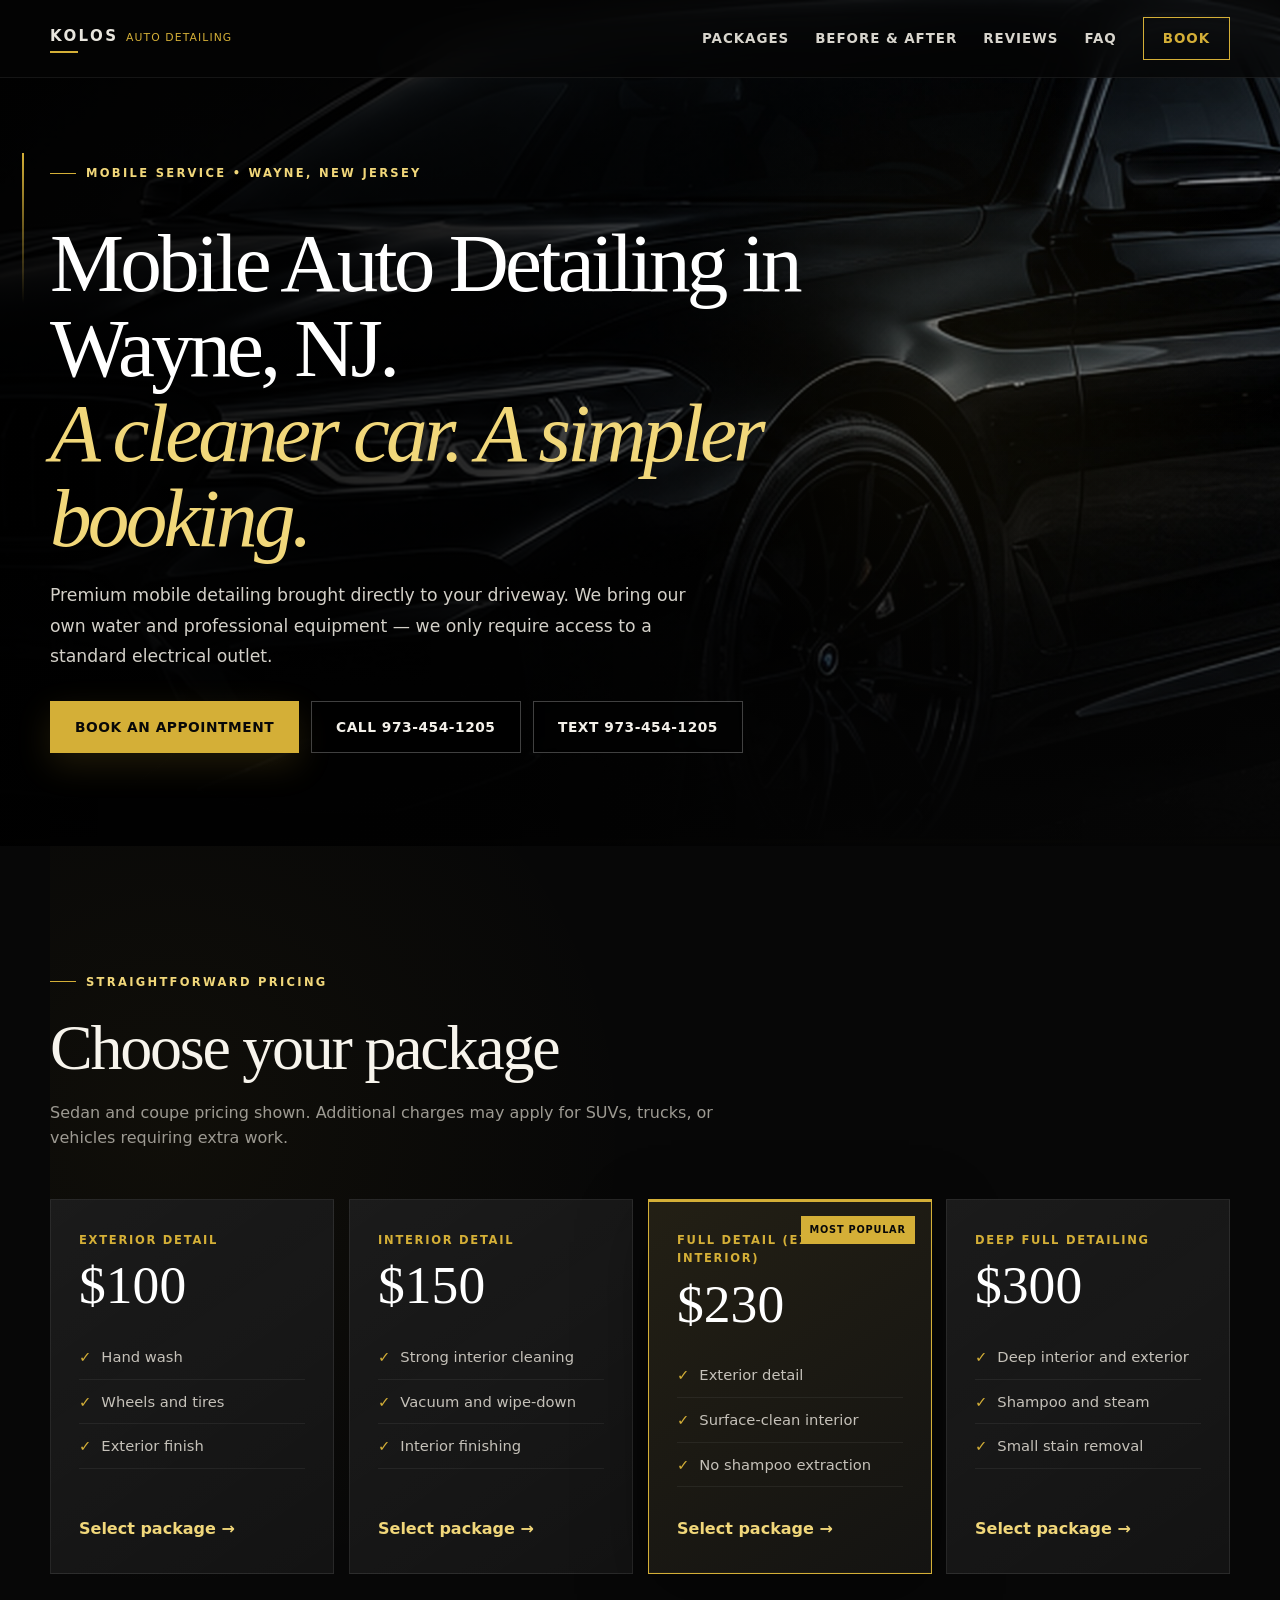
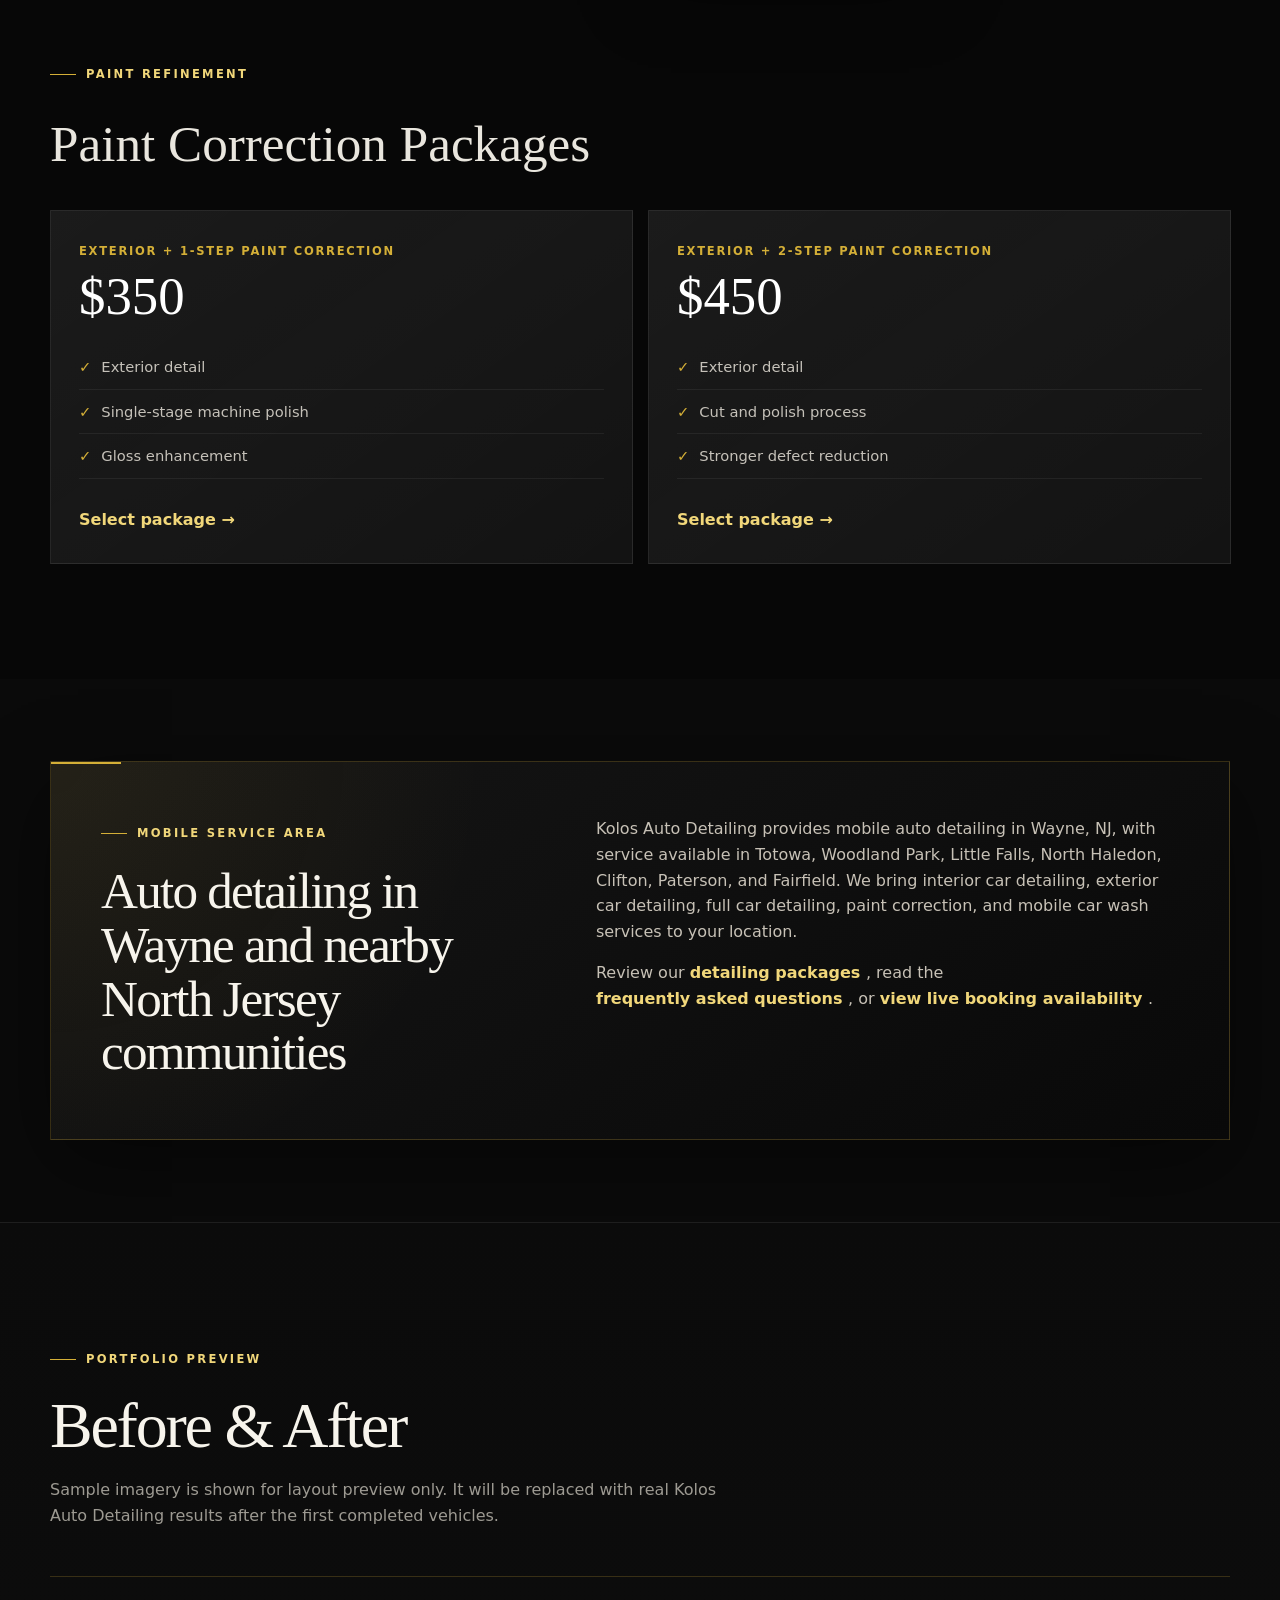
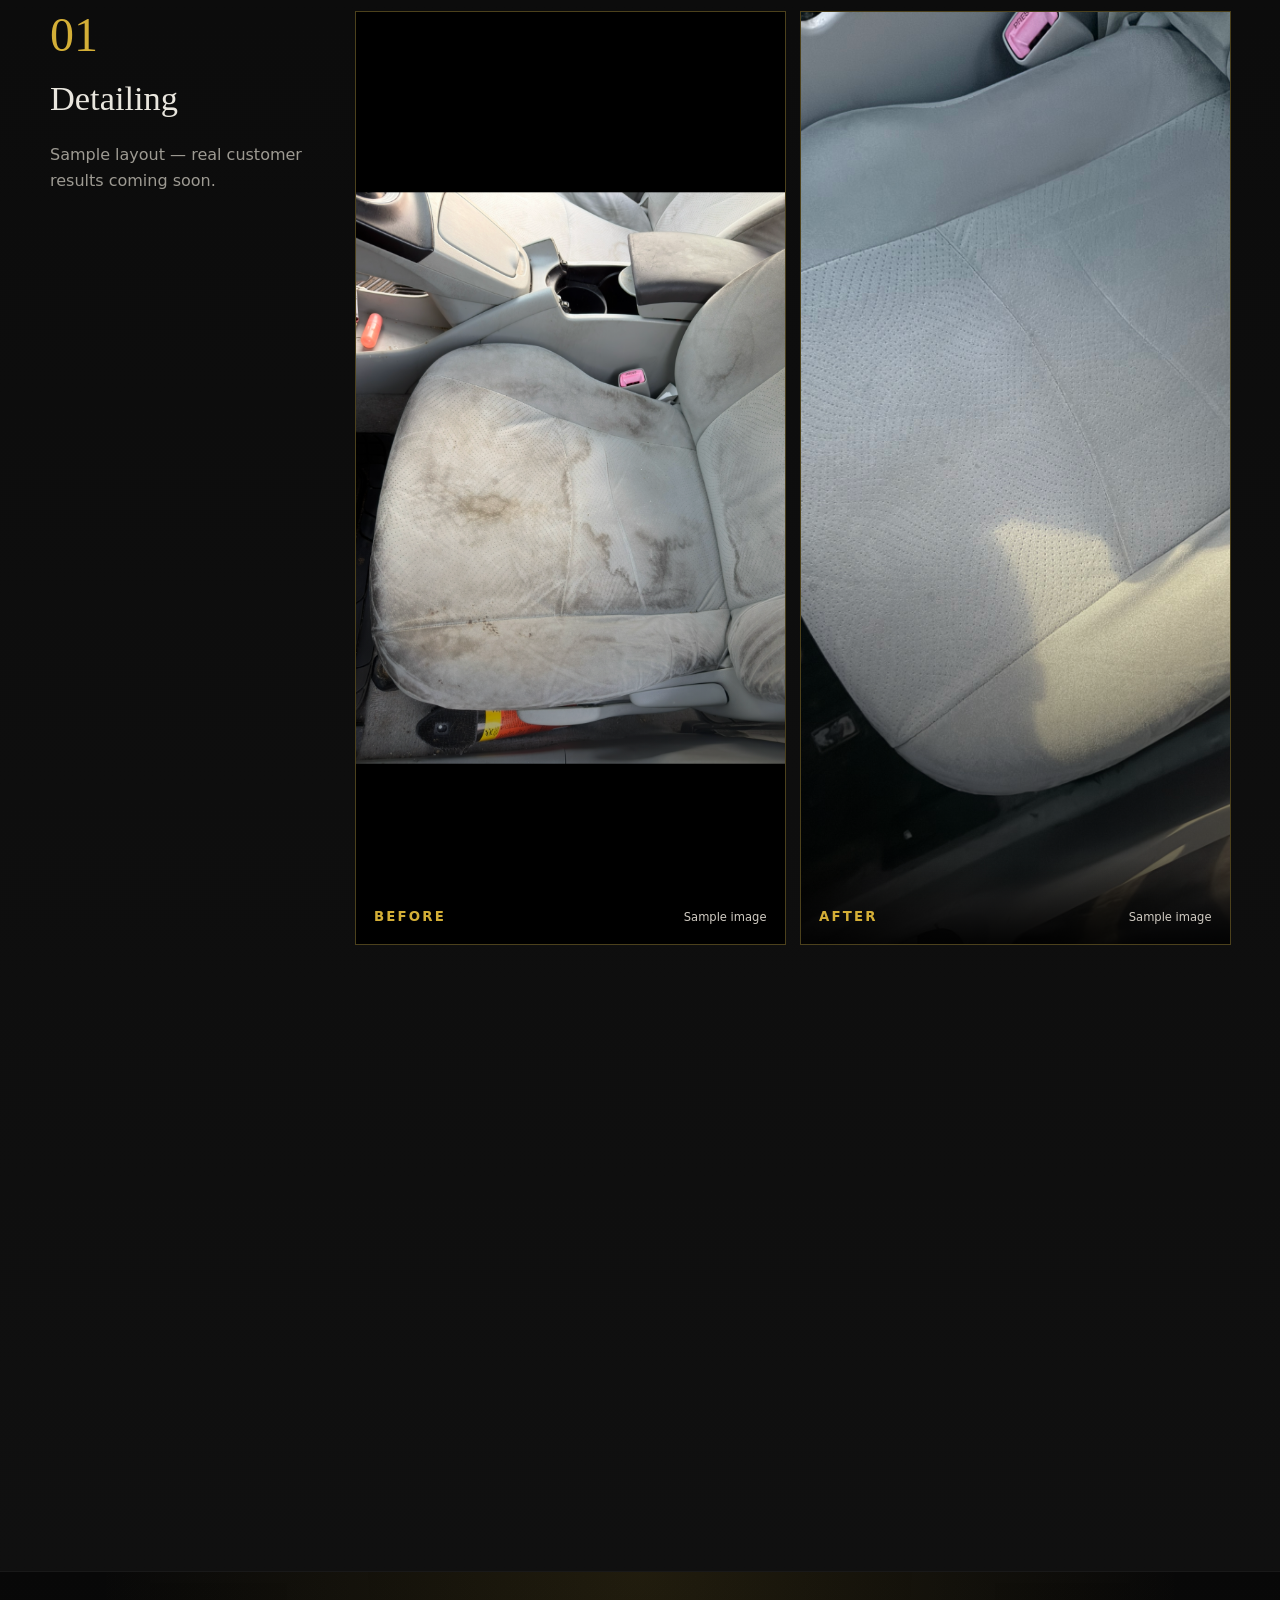
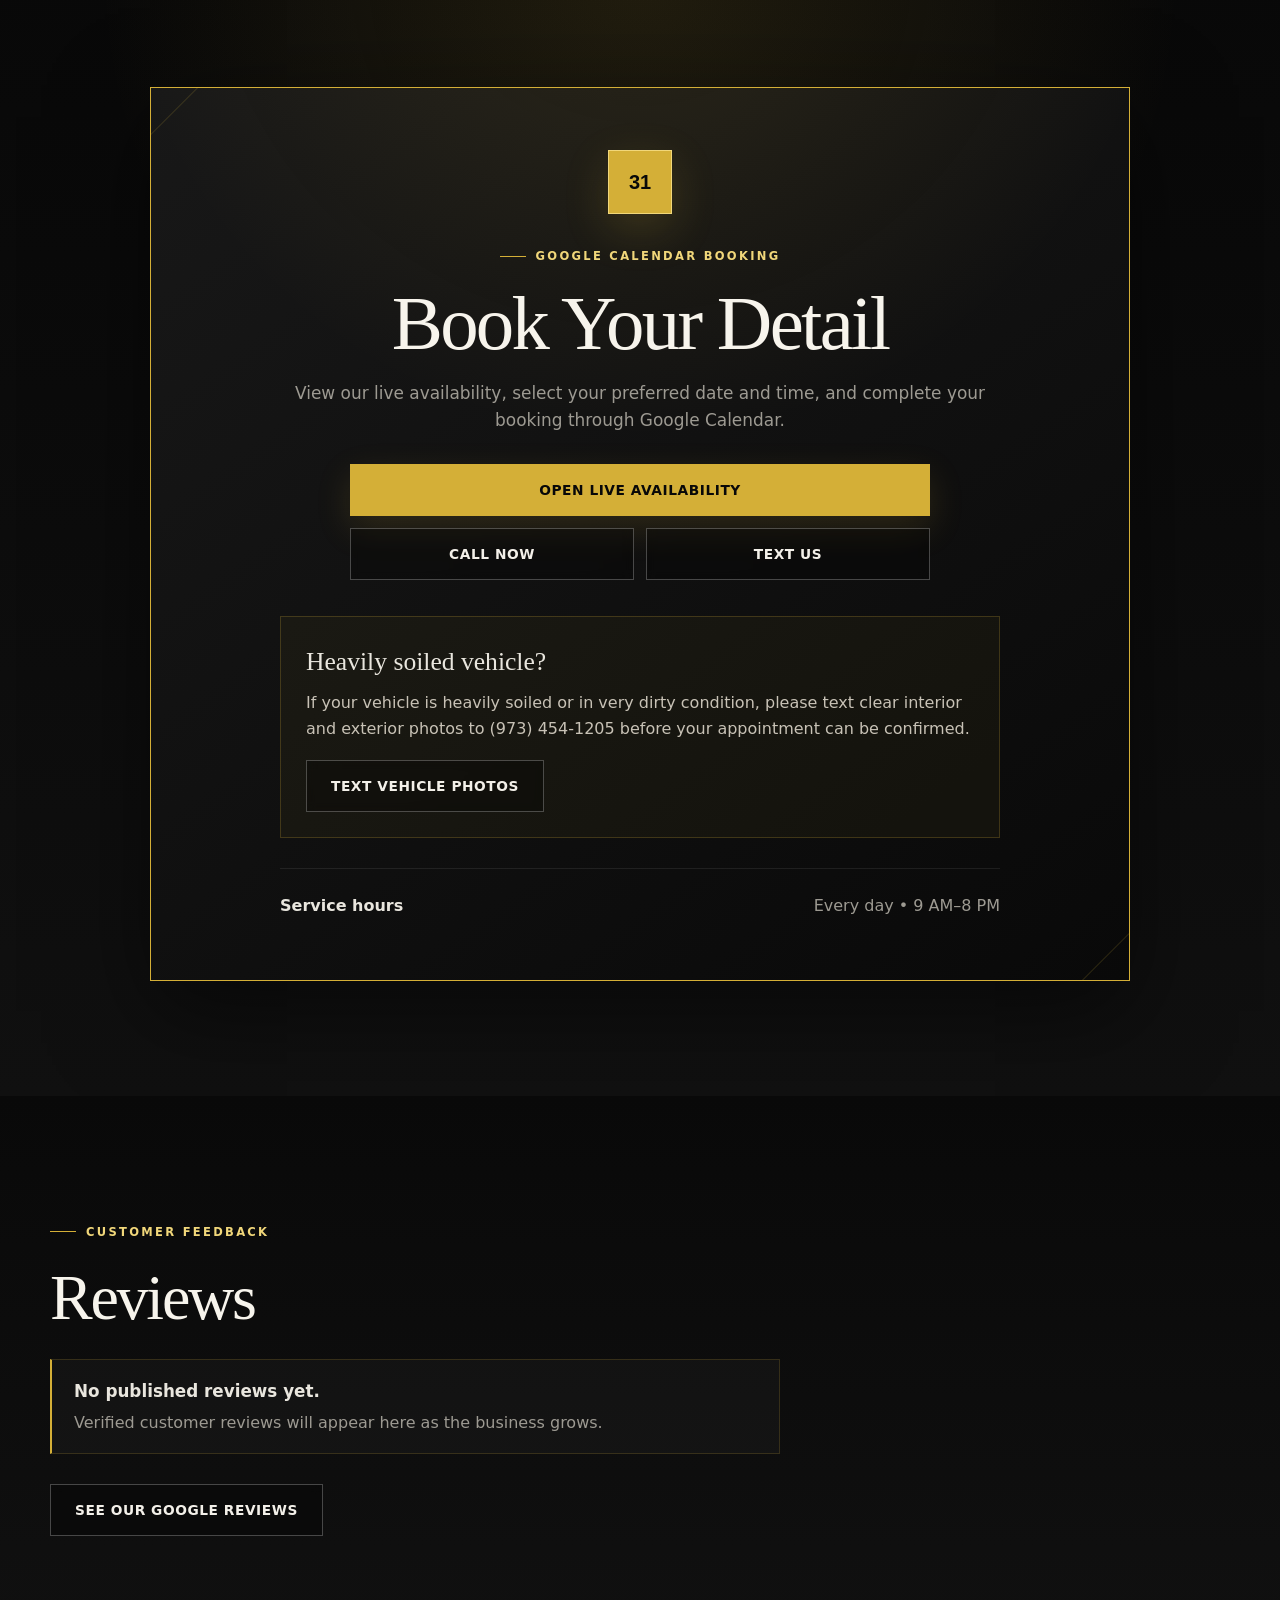
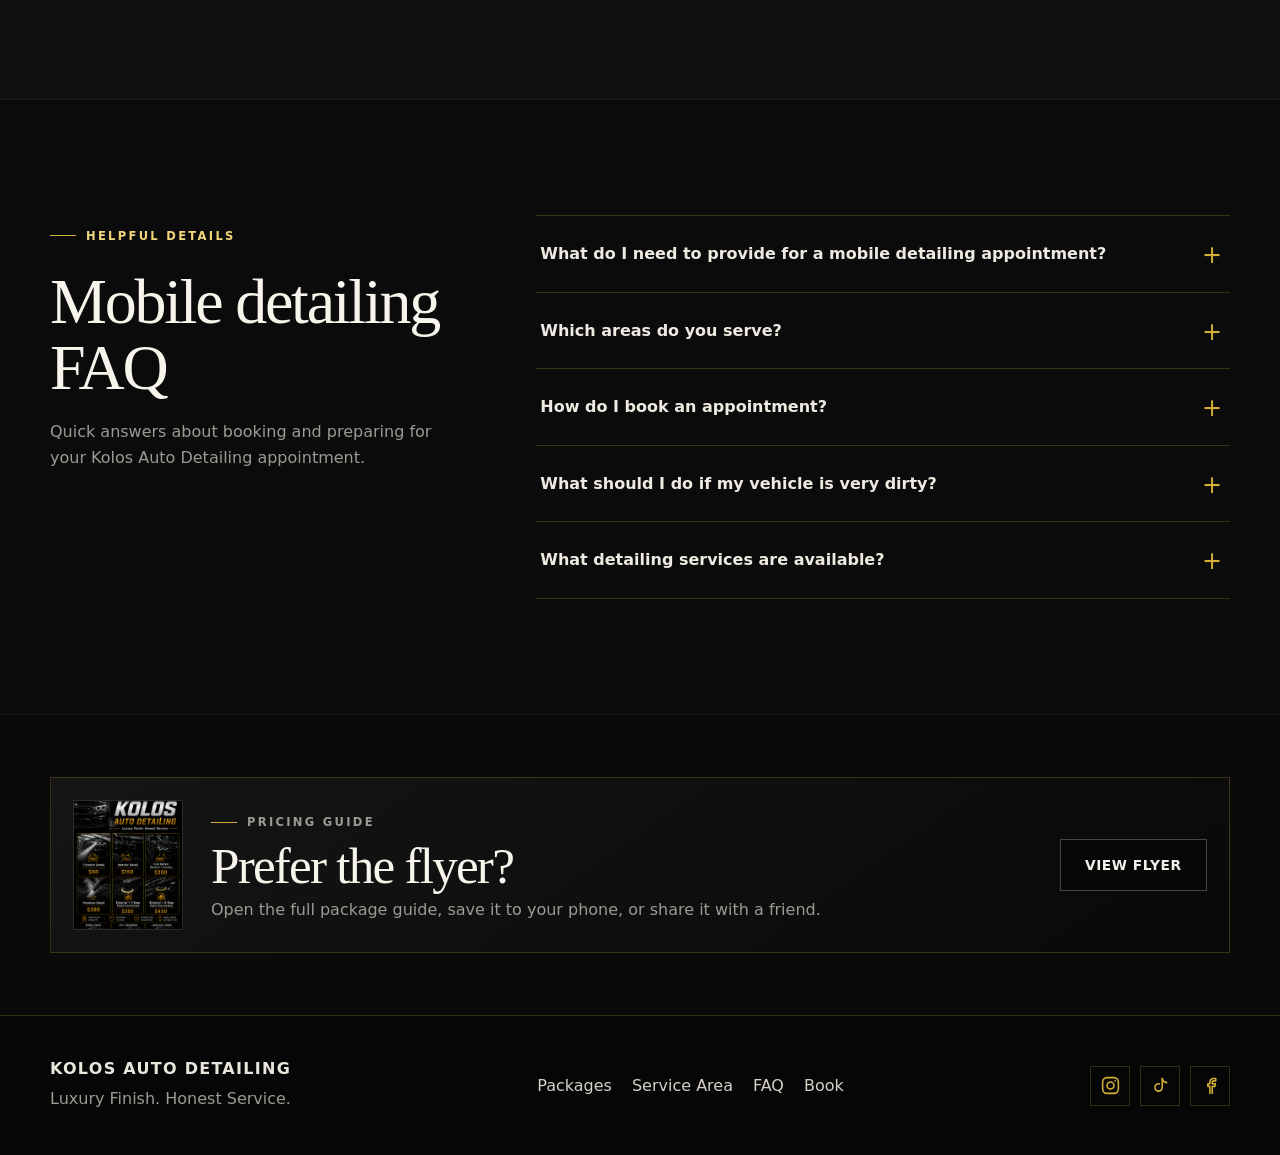
==== commit 80b13291: "Add section navigation links in index.html Added navigation links for different sections of the page" ====
--- a/index.html
+++ b/index.html
@@ -3,6 +3,16 @@
 <head>
   <meta charset="utf-8">
   <meta name="viewport" content="width=device-width,initial-scale=1">
+
+<div class="section-dots" aria-label="Section navigation">
+  <a href="#top" data-section="top" aria-label="Home"></a>
+  <a href="#packages" data-section="packages" aria-label="Packages"></a>
+  <a href="#results" data-section="results" aria-label="Before and After"></a>
+  <a href="#reviews" data-section="reviews" aria-label="Reviews"></a>
+  <a href="#faq" data-section="faq" aria-label="FAQ"></a>
+  <a href="#booking" data-section="booking" aria-label="Booking"></a>
+</div>
+
   
   <!-- Meta Pixel Code -->
 <script>
--- a/style.css
+++ b/style.css
@@ -1,45 +1,70 @@
 :root{
-  --bg:#080808;
-  --panel:#111;
-  --panel2:#161616;
+  --bg:#070707;
+  --bg-soft:#0c0c0c;
+  --panel:#111111;
+  --panel-2:#171717;
   --gold:#d4af37;
-  --gold2:#f0d477;
-  --text:#f4f1e8;
-  --muted:#aaa59a;
-  --line:rgba(212,175,55,.24);
-  --max:1180px
+  --gold-light:#f1d77a;
+  --white:#f7f5ef;
+  --text:#e9e6de;
+  --muted:#9d9a92;
+  --line:rgba(212,175,55,.22);
+  --line-soft:rgba(255,255,255,.08);
+  --max:1180px;
+  --radius:4px;
+  --shadow:0 25px 80px rgba(0,0,0,.45);
 }
 
 *{
-  box-sizing:border-box
+  box-sizing:border-box;
 }
 
 html{
-  scroll-behavior:smooth
+  scroll-behavior:smooth;
+  scroll-padding-top:90px;
 }
 
 body{
   margin:0;
   background:var(--bg);
   color:var(--text);
-  font-family:Inter,ui-sans-serif,system-ui,-apple-system,Segoe UI,sans-serif;
-  line-height:1.6
+  font-family:Inter,ui-sans-serif,system-ui,-apple-system,BlinkMacSystemFont,"Segoe UI",sans-serif;
+  line-height:1.6;
+  overflow-x:hidden;
+}
+
+body::selection{
+  background:var(--gold);
+  color:#050505;
+}
+
+img{
+  max-width:100%;
 }
 
 a{
   color:inherit;
-  text-decoration:none
+  text-decoration:none;
+}
+
+button,
+a{
+  -webkit-tap-highlight-color:transparent;
 }
 
 .wrap{
   width:min(var(--max),calc(100% - 40px));
-  margin:auto
-}
+  margin-inline:auto;
+}
+
+/* =========================
+   TOP NAVIGATION
+========================= */
 
 .topbar{
-  height:76px;
+  height:78px;
   position:fixed;
-  z-index:20;
+  z-index:100;
   top:0;
   left:0;
   right:0;
@@ -47,400 +72,1006 @@
   align-items:center;
   justify-content:space-between;
   padding:0 max(22px,calc((100vw - var(--max))/2));
-  background:rgba(8,8,8,.82);
-  backdrop-filter:blur(14px);
-  border-bottom:1px solid rgba(255,255,255,.06)
+  background:rgba(5,5,5,.72);
+  backdrop-filter:blur(18px);
+  -webkit-backdrop-filter:blur(18px);
+  border-bottom:1px solid rgba(255,255,255,.07);
 }
 
 .brand{
+  position:relative;
   font-weight:900;
-  letter-spacing:.12em;
-  text-transform:uppercase
+  font-size:.94rem;
+  letter-spacing:.16em;
+  text-transform:uppercase;
+  white-space:nowrap;
+}
+
+.brand::after{
+  content:"";
+  display:block;
+  width:28px;
+  height:2px;
+  margin-top:3px;
+  background:var(--gold);
+  transition:.3s ease;
+}
+
+.brand:hover::after{
+  width:52px;
 }
 
 .brand span{
   font-weight:500;
   color:var(--gold);
-  font-size:.72em
+  font-size:.72em;
+  letter-spacing:.1em;
 }
 
 .topbar nav{
   display:flex;
   align-items:center;
-  gap:24px;
-  font-size:.91rem
+  gap:26px;
+  font-size:.84rem;
+  font-weight:600;
+  text-transform:uppercase;
+  letter-spacing:.07em;
 }
 
 .topbar nav a{
-  color:#d6d2ca
+  position:relative;
+  color:#d8d5cd;
+  transition:.25s ease;
+}
+
+.topbar nav a:not(.nav-cta)::after{
+  content:"";
+  position:absolute;
+  left:0;
+  bottom:-8px;
+  width:0;
+  height:1px;
+  background:var(--gold);
+  transition:.25s ease;
+}
+
+.topbar nav a:hover{
+  color:#fff;
+}
+
+.topbar nav a:not(.nav-cta):hover::after{
+  width:100%;
 }
 
 .nav-cta{
   border:1px solid var(--gold);
-  padding:9px 17px;
-  color:var(--gold)!important
-}
+  padding:10px 19px;
+  color:var(--gold)!important;
+  transition:.25s ease;
+}
+
+.nav-cta:hover{
+  background:var(--gold);
+  color:#080808!important;
+}
+
+/* =========================
+   HERO
+========================= */
 
 .hero{
-  min-height:760px;
-  height:92vh;
+  min-height:780px;
+  height:94vh;
   display:grid;
   place-items:center;
   position:relative;
-  background:url('assets/gallery-clean.jpg') center/cover no-repeat
+  isolation:isolate;
+  background:
+    url("assets/gallery-clean.jpg")
+    center center / cover no-repeat;
+}
+
+.hero::before{
+  content:"";
+  position:absolute;
+  inset:0;
+  z-index:-1;
+  background:
+    radial-gradient(
+      circle at 75% 45%,
+      rgba(212,175,55,.10),
+      transparent 30%
+    );
 }
 
 .hero-overlay{
   position:absolute;
   inset:0;
+  z-index:-1;
   background:
     linear-gradient(
       90deg,
-      rgba(0,0,0,.9) 0%,
-      rgba(0,0,0,.62) 52%,
-      rgba(0,0,0,.2)
+      rgba(0,0,0,.94) 0%,
+      rgba(0,0,0,.82) 38%,
+      rgba(0,0,0,.43) 70%,
+      rgba(0,0,0,.28) 100%
     ),
     linear-gradient(
       0deg,
-      #080808 0%,
-      transparent 35%
-    )
+      #070707 0%,
+      rgba(7,7,7,.05) 42%,
+      rgba(7,7,7,.12) 100%
+    );
 }
 
 .hero-content{
   position:relative;
   width:min(var(--max),calc(100% - 40px));
-  padding-top:60px
+  padding-top:60px;
+}
+
+.hero-content::before{
+  content:"";
+  position:absolute;
+  left:-28px;
+  top:60px;
+  width:2px;
+  height:150px;
+  background:linear-gradient(
+    to bottom,
+    var(--gold),
+    transparent
+  );
 }
 
 .eyebrow{
-  color:var(--gold);
-  font-size:.76rem;
+  display:inline-flex;
+  align-items:center;
+  gap:10px;
+  color:var(--gold-light);
+  font-size:.72rem;
   font-weight:800;
   text-transform:uppercase;
-  letter-spacing:.18em
+  letter-spacing:.2em;
+}
+
+.eyebrow::before{
+  content:"";
+  width:26px;
+  height:1px;
+  background:var(--gold);
 }
 
 .hero h1,
 .section h2{
-  font-family:Georgia,serif;
-  line-height:1.03;
-  margin:.25em 0
-}
-
-/* შემცირებული Hero სათაური */
+  font-family:Georgia,"Times New Roman",serif;
+  line-height:1.02;
+  font-weight:400;
+}
+
 .hero h1{
-  font-size:clamp(3.2rem,6.2vw,6.2rem);
-  max-width:900px
+  max-width:920px;
+  margin:.32em 0 .22em;
+  font-size:clamp(3.2rem,6.5vw,6.6rem);
+  letter-spacing:-.045em;
+  color:#fff;
 }
 
 .hero h1 em{
-  color:var(--gold2);
-  font-weight:400
-}
-
-/* ახალი SEO ტექსტი Hero-ს ქვეშ */
+  color:var(--gold-light);
+  font-weight:400;
+  font-style:italic;
+}
+
+.hero-copy{
+  max-width:650px;
+  margin:20px 0 0;
+  color:#d3d0c8;
+  font-size:1.08rem;
+  line-height:1.75;
+}
+
 .hero-seo-text{
   max-width:720px;
   margin:20px 0 0;
-  color:#d4d0c7;
+  color:#d3d0c7;
   font-size:1rem;
-  line-height:1.6
-}
-
-.hero-copy{
-  max-width:630px;
-  color:#d4d0c7;
-  font-size:1.08rem
+  line-height:1.6;
 }
 
 .actions{
   display:flex;
   gap:12px;
   flex-wrap:wrap;
-  margin-top:28px
-}
+  margin-top:30px;
+}
+
+/* =========================
+   BUTTONS
+========================= */
 
 .btn{
+  position:relative;
   display:inline-flex;
   justify-content:center;
   align-items:center;
-  min-height:50px;
-  padding:0 22px;
+  min-height:52px;
+  padding:0 24px;
   border:1px solid transparent;
   font-weight:800;
-  letter-spacing:.02em;
-  cursor:pointer
+  font-size:.86rem;
+  letter-spacing:.04em;
+  text-transform:uppercase;
+  cursor:pointer;
+  overflow:hidden;
+  transition:
+    background .25s ease,
+    color .25s ease,
+    border-color .25s ease,
+    transform .25s ease,
+    box-shadow .25s ease;
+}
+
+.btn:hover{
+  transform:translateY(-2px);
 }
 
 .primary{
   background:var(--gold);
-  color:#090909
+  color:#080808;
+  box-shadow:0 12px 35px rgba(212,175,55,.15);
 }
 
 .primary:hover{
-  background:var(--gold2)
+  background:var(--gold-light);
+  box-shadow:0 15px 45px rgba(212,175,55,.25);
 }
 
 .ghost{
   border-color:rgba(255,255,255,.25);
-  background:rgba(0,0,0,.25)
-}
+  background:rgba(0,0,0,.28);
+  color:#f3f0e9;
+  backdrop-filter:blur(5px);
+}
+
+.ghost:hover{
+  border-color:var(--gold);
+  color:var(--gold-light);
+  background:rgba(212,175,55,.05);
+}
+
+.full{
+  width:100%;
+}
+
+/* =========================
+   SECTIONS
+========================= */
 
 .section{
-  padding:110px 0
+  position:relative;
+  padding:115px 0;
 }
 
 .section-head{
-  max-width:720px;
-  margin-bottom:42px
+  max-width:730px;
+  margin-bottom:48px;
 }
 
 .section h2{
-  font-size:clamp(2.5rem,5vw,4.5rem)
+  margin:.2em 0 .3em;
+  font-size:clamp(2.6rem,5vw,4.7rem);
+  letter-spacing:-.035em;
+  color:#f7f4ec;
 }
 
 .section-head>p:not(.eyebrow){
-  color:var(--muted)
+  color:var(--muted);
+  max-width:680px;
+}
+
+/* =========================
+   PACKAGE SECTION
+========================= */
+
+#packages{
+  background:
+    radial-gradient(
+      circle at 10% 20%,
+      rgba(212,175,55,.045),
+      transparent 30%
+    ),
+    var(--bg);
 }
 
 .package-grid{
   display:grid;
   grid-template-columns:repeat(4,1fr);
-  gap:16px
+  gap:15px;
 }
 
 .card{
   position:relative;
-  background:linear-gradient(145deg,var(--panel2),#0d0d0d);
+  min-height:375px;
+  display:flex;
+  flex-direction:column;
+  padding:31px 28px;
+  background:
+    linear-gradient(
+      145deg,
+      rgba(255,255,255,.045),
+      rgba(255,255,255,.008)
+    ),
+    var(--panel);
   border:1px solid rgba(255,255,255,.08);
-  padding:30px;
-  min-height:360px;
-  display:flex;
-  flex-direction:column
+  transition:
+    transform .35s ease,
+    border-color .35s ease,
+    box-shadow .35s ease,
+    background .35s ease;
+}
+
+.card::before{
+  content:"";
+  position:absolute;
+  top:0;
+  left:0;
+  width:0;
+  height:2px;
+  background:var(--gold);
+  transition:.35s ease;
 }
 
 .card:hover{
-  transform:translateY(-4px);
-  border-color:var(--line)
-}
-
-.card,
-.btn,
-.text-link{
-  transition:.25s
+  transform:translateY(-8px);
+  border-color:rgba(212,175,55,.42);
+  box-shadow:0 25px 60px rgba(0,0,0,.32);
+}
+
+.card:hover::before{
+  width:100%;
 }
 
 .card .label{
+  margin:0 0 10px;
   color:var(--gold);
   text-transform:uppercase;
-  font-size:.77rem;
-  letter-spacing:.14em;
-  font-weight:800
+  font-size:.72rem;
+  letter-spacing:.15em;
+  font-weight:800;
 }
 
 .card h3{
-  font-family:Georgia,serif;
-  font-size:3.2rem;
-  margin:0 0 20px
+  margin:0 0 22px;
+  font-family:Georgia,"Times New Roman",serif;
+  font-size:3.35rem;
+  font-weight:400;
+  line-height:1;
+  color:#fff;
 }
 
 .card ul{
   list-style:none;
   padding:0;
-  margin:0 0 26px;
-  color:#c6c1b7
+  margin:0 0 28px;
+  color:#c5c1b9;
 }
 
 .card li{
-  padding:9px 0;
-  border-bottom:1px solid rgba(255,255,255,.06)
-}
-
-.card li:before{
-  content:'✓';
+  padding:10px 0;
+  border-bottom:1px solid rgba(255,255,255,.06);
+  font-size:.92rem;
+}
+
+.card li::before{
+  content:"✓";
   color:var(--gold);
-  margin-right:9px
+  margin-right:10px;
+  font-weight:900;
 }
 
 .text-link{
   margin-top:auto;
-  color:var(--gold);
-  font-weight:800
+  color:var(--gold-light);
+  font-weight:800;
+  transition:.25s ease;
+}
+
+.text-link:hover{
+  color:#fff;
+  transform:translateX(4px);
 }
 
 .featured{
   border-color:var(--gold);
-  box-shadow:0 16px 55px rgba(0,0,0,.35)
+  background:
+    linear-gradient(
+      145deg,
+      rgba(212,175,55,.09),
+      rgba(212,175,55,.015)
+    ),
+    #111;
+  box-shadow:
+    0 20px 65px rgba(0,0,0,.38),
+    inset 0 0 0 1px rgba(212,175,55,.04);
+}
+
+.featured::before{
+  width:100%;
 }
 
 .popular{
   position:absolute;
-  right:18px;
-  top:18px;
+  right:16px;
+  top:16px;
+  padding:6px 9px;
   background:var(--gold);
   color:#090909;
-  font-size:.66rem;
+  font-size:.61rem;
   font-weight:900;
-  padding:5px 8px;
-  text-transform:uppercase
-}
-
-.correction{
-  margin-top:22px;
+  text-transform:uppercase;
+  letter-spacing:.08em;
+}
+
+/* =========================
+   PAINT CORRECTION
+========================= */
+
+.subsection-head{
+  margin:80px 0 25px;
+}
+
+.subsection-head h3,
+.flyer-card h3{
+  margin:.15em 0;
+  font-family:Georgia,"Times New Roman",serif;
+  font-size:clamp(2rem,4vw,3.4rem);
+  font-weight:400;
+}
+
+.correction-cards{
+  grid-template-columns:repeat(2,1fr);
+}
+
+.correction-cards .card{
+  min-height:340px;
+}
+
+.correction-cards .card h3{
+  font-size:3.3rem;
+}
+
+/* =========================
+   SERVICE AREA
+========================= */
+
+.service-area-section{
+  padding:82px 0;
+  background:#0a0a0a;
+}
+
+.service-area-card{
+  position:relative;
+  display:grid;
+  grid-template-columns:.85fr 1.15fr;
+  gap:64px;
+  align-items:start;
+  padding:50px;
   border:1px solid var(--line);
-  background:#0d0d0d
-}
-
-.correction summary{
-  cursor:pointer;
-  padding:20px 24px;
-  color:var(--gold);
-  font-weight:800
-}
-
-.correction-grid{
-  display:grid;
-  grid-template-columns:repeat(2,1fr);
-  padding:0 24px 22px;
-  gap:10px
-}
-
-.correction-grid p{
-  display:flex;
-  justify-content:space-between;
-  margin:0;
-  background:#141414;
-  padding:16px
-}
-
-.correction-grid span{
-  color:var(--gold)
-}
+  background:
+    radial-gradient(
+      circle at 0 0,
+      rgba(212,175,55,.08),
+      transparent 35%
+    ),
+    linear-gradient(145deg,#151515,#090909);
+  box-shadow:var(--shadow);
+}
+
+.service-area-card::before{
+  content:"";
+  position:absolute;
+  top:0;
+  left:0;
+  width:70px;
+  height:2px;
+  background:var(--gold);
+}
+
+.service-area-card h2{
+  margin:.2em 0;
+  font-family:Georgia,"Times New Roman",serif;
+  font-size:clamp(2.2rem,4vw,3.7rem);
+  font-weight:400;
+  line-height:1.05;
+}
+
+.service-area-copy{
+  color:#c7c1b6;
+}
+
+.service-area-copy p:first-child{
+  margin-top:4px;
+}
+
+.service-area-copy .text-link{
+  white-space:nowrap;
+}
+
+/* =========================
+   BEFORE / AFTER
+========================= */
 
 .results-section{
-  background:#0d0d0d;
-  border-block:1px solid rgba(255,255,255,.06)
+  background:
+    linear-gradient(
+      180deg,
+      #0b0b0b,
+      #101010
+    );
+  border-block:1px solid rgba(255,255,255,.06);
 }
 
 .result-block{
   display:grid;
-  grid-template-columns:280px 1fr;
-  gap:30px;
-  padding:28px 0 52px;
-  border-top:1px solid var(--line)
+  grid-template-columns:270px 1fr;
+  gap:35px;
+  padding:34px 0 58px;
+  border-top:1px solid var(--line);
 }
 
 .result-copy span{
-  font-family:Georgia,serif;
+  display:block;
+  font-family:Georgia,"Times New Roman",serif;
   color:var(--gold);
-  font-size:3rem
+  font-size:3rem;
+  line-height:1;
+  margin-bottom:12px;
 }
 
 .result-copy h3{
-  font-size:2rem;
-  margin:0
+  margin:0;
+  font-family:Georgia,"Times New Roman",serif;
+  font-size:2.15rem;
+  font-weight:400;
 }
 
 .result-copy p{
-  color:var(--muted)
+  color:var(--muted);
 }
 
 .photo-pair{
   display:grid;
   grid-template-columns:1fr 1fr;
-  gap:14px
-}
-
-.photo-slot{
-  min-height:330px;
-  border:1px dashed rgba(212,175,55,.44);
-  background:radial-gradient(circle at 50% 40%,#252525,#111);
+  gap:14px;
+}
+
+.result-photo{
+  position:relative;
+  min-height:360px;
+  margin:0;
+  overflow:hidden;
+  border:1px solid rgba(212,175,55,.3);
+  background:#111;
+}
+
+.result-photo::after{
+  content:"";
+  position:absolute;
+  inset:0;
+  background:linear-gradient(
+    180deg,
+    transparent 55%,
+    rgba(0,0,0,.7)
+  );
+  pointer-events:none;
+}
+
+.result-photo img{
+  width:100%;
+  height:100%;
+  min-height:360px;
+  object-fit:cover;
+  display:block;
+  transition:transform .7s ease;
+}
+
+.result-photo:hover img{
+  transform:scale(1.045);
+}
+
+.result-photo figcaption{
+  position:absolute;
+  z-index:2;
+  left:0;
+  right:0;
+  bottom:0;
   display:flex;
-  flex-direction:column;
   justify-content:space-between;
-  padding:20px;
-  color:#8d887d
-}
-
-.photo-slot small{
+  align-items:center;
+  padding:48px 18px 16px;
+  background:linear-gradient(
+    transparent,
+    rgba(0,0,0,.88)
+  );
+}
+
+.result-photo small{
   color:var(--gold);
   font-weight:900;
-  letter-spacing:.16em
-}
-
-.contact-stack{
+  letter-spacing:.16em;
+}
+
+.result-photo span{
+  font-size:.72rem;
+  color:#d0cbc2;
+}
+
+.photo-slot{
+  display:none;
+}
+
+/* =========================
+   BOOKING
+========================= */
+
+.booking-section{
+  background:
+    radial-gradient(
+      circle at 50% 0,
+      rgba(212,175,55,.12),
+      transparent 42%
+    ),
+    linear-gradient(
+      180deg,
+      #080808,
+      #101010
+    );
+}
+
+.booking-wrap{
+  max-width:980px;
+}
+
+.availability-card{
+  position:relative;
+  overflow:hidden;
+  padding:clamp(32px,5vw,62px);
+  text-align:center;
+  background:
+    radial-gradient(
+      circle at 50% -20%,
+      rgba(212,175,55,.12),
+      transparent 45%
+    ),
+    linear-gradient(145deg,#181818,#090909);
+  border:1px solid var(--gold);
+  box-shadow:0 30px 90px rgba(0,0,0,.5);
+}
+
+.availability-card::before,
+.availability-card::after{
+  content:"";
+  position:absolute;
+  width:90px;
+  height:90px;
+  border:1px solid rgba(212,175,55,.18);
+  transform:rotate(45deg);
+}
+
+.availability-card::before{
+  left:-55px;
+  top:-55px;
+}
+
+.availability-card::after{
+  right:-55px;
+  bottom:-55px;
+}
+
+.availability-card h2{
+  position:relative;
+  margin:.12em 0 .22em;
+  font-family:Georgia,"Times New Roman",serif;
+  font-size:clamp(2.8rem,6vw,5.2rem);
+  font-weight:400;
+  line-height:1;
+}
+
+.booking-intro{
+  max-width:700px;
+  margin:0 auto;
+  color:var(--muted);
+  font-size:1.06rem;
+}
+
+.availability-icon{
+  width:64px;
+  height:64px;
+  display:grid;
+  place-items:center;
+  margin:0 auto 22px;
+  color:#090909;
+  background:var(--gold);
+  border:1px solid var(--gold-light);
+  font:900 1.25rem/1 Inter,sans-serif;
+  box-shadow:0 15px 45px rgba(212,175,55,.18);
+}
+
+.availability-card>#calendar-booking-link{
+  max-width:580px;
+  margin:30px auto 0;
+}
+
+.quick-contact{
+  display:grid;
+  grid-template-columns:1fr 1fr;
+  gap:12px;
+  max-width:580px;
+  margin:12px auto 0;
+}
+
+.quick-contact .btn{
+  width:100%;
+}
+
+.vehicle-photo-note{
+  max-width:720px;
+  margin:36px auto 0;
+  padding:25px;
+  border:1px solid var(--line);
+  background:rgba(212,175,55,.045);
+  text-align:left;
+}
+
+.vehicle-photo-note h3{
+  margin:0 0 7px;
+  font-family:Georgia,"Times New Roman",serif;
+  font-size:1.6rem;
+  font-weight:400;
+}
+
+.vehicle-photo-note p{
+  margin:0;
+  color:#c8c2b6;
+}
+
+.vehicle-photo-note .photo-text-button{
+  margin-top:18px;
+}
+
+.hours-mini{
+  max-width:720px;
+  margin:30px auto 0;
+  padding-top:24px;
+  border-top:1px solid rgba(255,255,255,.08);
   display:flex;
-  flex-direction:column;
-  gap:11px;
-  margin-top:30px
-}
-
-.contact-stack a{
-  font-size:1.13rem;
-  color:var(--gold)
-}
-
-.contact-stack span{
-  color:var(--muted)
-}
-
-.full{
-  width:100%
-}
+  justify-content:space-between;
+  gap:16px;
+  text-align:left;
+}
+
+.hours-mini span{
+  color:var(--muted);
+}
+
+/* =========================
+   REVIEWS
+========================= */
 
 .reviews-section{
-  background:linear-gradient(180deg,#0a0a0a,#111)
+  background:
+    linear-gradient(
+      180deg,
+      #090909,
+      #111
+    );
 }
 
 .empty-review{
+  position:relative;
+  padding:18px 22px;
+  margin-top:28px;
+  border:1px solid rgba(212,175,55,.18);
   border-left:2px solid var(--gold);
-  padding:5px 0 5px 20px;
-  margin-top:26px
+  background:rgba(255,255,255,.025);
+}
+
+.empty-review strong{
+  font-size:1.05rem;
 }
 
 .empty-review p{
-  color:var(--muted)
-}
+  margin:5px 0 0;
+  color:var(--muted);
+}
+
+/* =========================
+   FAQ
+========================= */
+
+.faq-section{
+  background:#0b0b0b;
+  border-top:1px solid rgba(255,255,255,.06);
+}
+
+.faq-layout{
+  display:grid;
+  grid-template-columns:.75fr 1.25fr;
+  gap:70px;
+  align-items:start;
+}
+
+.faq-layout .section-head{
+  position:sticky;
+  top:110px;
+}
+
+.faq-list{
+  border-top:1px solid var(--line);
+}
+
+.faq-list details{
+  border-bottom:1px solid var(--line);
+  padding:0 4px;
+}
+
+.faq-list summary{
+  position:relative;
+  cursor:pointer;
+  list-style:none;
+  padding:25px 38px 25px 0;
+  font-weight:800;
+  color:#eeeae2;
+  transition:.2s ease;
+}
+
+.faq-list summary:hover{
+  color:var(--gold-light);
+}
+
+.faq-list summary::-webkit-details-marker{
+  display:none;
+}
+
+.faq-list summary::after{
+  content:"+";
+  position:absolute;
+  right:4px;
+  top:20px;
+  color:var(--gold);
+  font-size:1.5rem;
+  font-weight:400;
+}
+
+.faq-list details[open] summary::after{
+  content:"–";
+}
+
+.faq-list details p{
+  color:var(--muted);
+  margin:0;
+  padding:0 38px 25px 0;
+}
+
+/* =========================
+   FLYER
+========================= */
+
+.flyer-strip{
+  padding:62px 0;
+  background:#0a0a0a;
+  border-top:1px solid rgba(255,255,255,.06);
+}
+
+.flyer-strip-inner{
+  display:grid;
+  grid-template-columns:110px 1fr auto;
+  gap:28px;
+  align-items:center;
+  padding:22px;
+  border:1px solid var(--line);
+  background:
+    linear-gradient(
+      145deg,
+      #151515,
+      #090909
+    );
+}
+
+.flyer-thumb{
+  height:130px;
+  overflow:hidden;
+  border:1px solid rgba(255,255,255,.1);
+}
+
+.flyer-thumb img{
+  width:100%;
+  height:100%;
+  object-fit:cover;
+  display:block;
+  transition:.5s ease;
+}
+
+.flyer-thumb:hover img{
+  transform:scale(1.05);
+}
+
+.flyer-strip h2{
+  margin:.1em 0;
+  font-family:Georgia,"Times New Roman",serif;
+  font-size:clamp(2rem,4vw,3.2rem);
+  font-weight:400;
+}
+
+.flyer-strip p{
+  color:var(--muted);
+  margin:.2rem 0;
+}
+
+/* =========================
+   FOOTER
+========================= */
 
 footer{
   border-top:1px solid var(--line);
-  padding:34px 0;
-  background:#070707
+  padding:40px 0;
+  background:#060606;
 }
 
 .footer-inner{
   display:flex;
   justify-content:space-between;
   align-items:center;
-  gap:28px
+  gap:28px;
+}
+
+.footer-inner strong{
+  letter-spacing:.08em;
+  text-transform:uppercase;
 }
 
 .footer-inner p{
   color:var(--muted);
-  margin:.25rem 0
+  margin:.25rem 0;
+}
+
+.footer-links{
+  display:flex;
+  gap:20px;
+  flex-wrap:wrap;
+}
+
+.footer-links a{
+  color:#d5d0c6;
+  transition:.2s ease;
+}
+
+.footer-links a:hover{
+  color:var(--gold);
 }
 
 .socials{
   display:flex;
   align-items:center;
-  gap:14px
+  gap:10px;
 }
 
 .socials a{
-  width:38px;
-  height:38px;
+  width:40px;
+  height:40px;
   display:grid;
   place-items:center;
   color:var(--gold);
   border:1px solid var(--line);
-  transition:.25s
+  transition:.25s ease;
 }
 
 .socials a:hover{
-  color:var(--gold2);
+  color:var(--gold-light);
   border-color:var(--gold);
-  transform:translateY(-2px)
+  transform:translateY(-3px);
+  background:rgba(212,175,55,.05);
 }
 
 .socials svg{
@@ -450,573 +1081,360 @@
   stroke:currentColor;
   stroke-width:1.8;
   stroke-linecap:round;
-  stroke-linejoin:round
+  stroke-linejoin:round;
 }
 
 .socials .social-dot{
   fill:currentColor;
-  stroke:none
-}
+  stroke:none;
+}
+
+/* =========================
+   REVEAL ANIMATION
+========================= */
 
 .reveal{
   opacity:0;
-  transform:translateY(18px);
-  transition:.65s ease
+  transform:translateY(24px);
+  transition:
+    opacity .7s ease,
+    transform .7s cubic-bezier(.2,.7,.2,1);
 }
 
 .reveal.visible{
   opacity:1;
-  transform:none
-}
-
-@media(max-width:900px){
-
-  .topbar nav a:not(.nav-cta){
-    display:none
+  transform:none;
+}
+
+/* =========================
+   HOVER / TRANSITIONS
+========================= */
+
+.card,
+.btn,
+.text-link,
+.result-photo,
+.flyer-thumb{
+  will-change:transform;
+}
+
+/* =========================
+   TABLET
+========================= */
+
+@media(max-width:1000px){
+
+  .topbar nav{
+    gap:16px;
   }
 
   .package-grid{
-    grid-template-columns:repeat(2,1fr)
+    grid-template-columns:repeat(2,1fr);
   }
 
   .result-block{
-    grid-template-columns:1fr
-  }
-
-  .hero{
-    min-height:680px
-  }
-
-  .section{
-    padding:82px 0
-  }
-}
-
-@media(max-width:580px){
+    grid-template-columns:1fr;
+  }
+
+  .result-copy{
+    max-width:650px;
+  }
+
+  .service-area-card{
+    grid-template-columns:1fr;
+    gap:30px;
+  }
+
+  .faq-layout{
+    grid-template-columns:1fr;
+    gap:35px;
+  }
+
+  .faq-layout .section-head{
+    position:static;
+  }
+
+  .flyer-strip-inner{
+    grid-template-columns:90px 1fr;
+  }
+
+  .flyer-strip-inner>.btn{
+    grid-column:1/-1;
+  }
+
+  .flyer-thumb{
+    height:110px;
+  }
+}
+
+/* =========================
+   MOBILE
+========================= */
+
+@media(max-width:700px){
 
   .wrap,
   .hero-content{
-    width:min(100% - 24px,var(--max))
+    width:min(100% - 24px,var(--max));
   }
 
   .topbar{
     height:66px;
-    padding:0 12px
+    padding:0 12px;
   }
 
   .brand{
-    font-size:.85rem
+    font-size:.78rem;
+    letter-spacing:.12em;
+  }
+
+  .topbar nav{
+    gap:8px;
+  }
+
+  .topbar nav a:not(.nav-cta){
+    display:none;
+  }
+
+  .nav-cta{
+    padding:9px 14px;
+    font-size:.72rem;
   }
 
   .hero{
     height:auto;
-    min-height:720px
-  }
-
-  /* Mobile Hero სათაური */
+    min-height:760px;
+    background-position:center;
+  }
+
+  .hero-overlay{
+    background:
+      linear-gradient(
+        180deg,
+        rgba(0,0,0,.7) 0%,
+        rgba(0,0,0,.82) 55%,
+        #070707 100%
+      );
+  }
+
+  .hero-content{
+    padding-top:90px;
+    padding-bottom:60px;
+  }
+
+  .hero-content::before{
+    display:none;
+  }
+
+  .eyebrow{
+    font-size:.64rem;
+    letter-spacing:.15em;
+  }
+
   .hero h1{
+    margin-top:14px;
+    font-size:clamp(2.9rem,13vw,4rem);
+    line-height:.98;
+    letter-spacing:-.045em;
+  }
+
+  .hero-copy{
+    font-size:.96rem;
+    line-height:1.65;
+  }
+
+  .actions{
+    margin-top:25px;
+  }
+
+  .actions .btn{
+    width:100%;
+  }
+
+  .section{
+    padding:72px 0;
+  }
+
+  .section-head{
+    margin-bottom:34px;
+  }
+
+  .section h2{
+    font-size:2.65rem;
+  }
+
+  .package-grid,
+  .correction-cards,
+  .photo-pair{
+    grid-template-columns:1fr;
+  }
+
+  .card{
+    min-height:330px;
+    padding:27px 24px;
+  }
+
+  .card h3{
     font-size:3rem;
-    line-height:1
-  }
-
-  /* Mobile SEO ტექსტი */
-  .hero-seo-text{
-    font-size:.92rem;
-    line-height:1.5;
-    margin-top:16px
-  }
-
-  .actions .btn{
-    width:100%
-  }
-
-  .package-grid,
-  .correction-grid,
-  .photo-pair{
-    grid-template-columns:1fr
-  }
-
-  .card{
-    min-height:320px
-  }
-
-  .section{
-    padding:70px 0
-  }
-
-  .section h2{
-    font-size:2.65rem
-  }
-
-  .photo-slot{
-    min-height:240px
+  }
+
+  .correction-cards .card h3{
+    font-size:3rem;
+  }
+
+  .subsection-head{
+    margin-top:65px;
+  }
+
+  .service-area-section{
+    padding:55px 0;
+  }
+
+  .service-area-card{
+    padding:27px 21px;
+  }
+
+  .service-area-card h2{
+    font-size:2.45rem;
+  }
+
+  .result-block{
+    padding:28px 0 45px;
+  }
+
+  .result-copy span{
+    font-size:2.5rem;
+  }
+
+  .result-copy h3{
+    font-size:1.9rem;
+  }
+
+  .result-photo,
+  .result-photo img{
+    min-height:270px;
+  }
+
+  .availability-card{
+    padding:28px 18px;
+  }
+
+  .availability-card h2{
+    font-size:2.9rem;
+  }
+
+  .quick-contact{
+    grid-template-columns:1fr;
+  }
+
+  .vehicle-photo-note{
+    padding:19px;
+  }
+
+  .photo-text-button{
+    width:100%;
+  }
+
+  .hours-mini{
+    flex-direction:column;
+    gap:2px;
+  }
+
+  .flyer-strip{
+    padding:50px 0;
+  }
+
+  .flyer-strip-inner{
+    grid-template-columns:1fr;
+    padding:18px;
+  }
+
+  .flyer-thumb{
+    height:220px;
+  }
+
+  .flyer-strip-inner>.btn{
+    grid-column:auto;
+    width:100%;
   }
 
   .footer-inner{
     align-items:flex-start;
-    gap:22px;
-    flex-direction:column
-  }
-
-  .socials{
-    flex-wrap:wrap
-  }
-}
-
-.subsection-head{
-  margin:70px 0 24px
-}
-
-.subsection-head h3,
-.flyer-card h3{
-  font-family:Georgia,serif;
-  font-size:clamp(2rem,4vw,3.4rem);
-  margin:.15em 0
-}
-
-.correction-cards .card h3 small{
-  font-family:Inter,ui-sans-serif,system-ui;
-  font-size:.28em;
-  text-transform:uppercase;
-  letter-spacing:.12em;
-  color:var(--muted)
-}
-
-.flyer-card{
-  margin-top:28px;
-  padding:28px;
-  border:1px solid var(--line);
-  background:linear-gradient(145deg,#141414,#0b0b0b);
-  display:grid;
-  grid-template-columns:1fr minmax(260px,420px);
-  gap:32px;
-  align-items:center
-}
-
-.flyer-card p:not(.eyebrow){
-  color:var(--muted);
-  max-width:560px
-}
-
-.flyer-card a{
-  display:block;
-  border:1px solid rgba(255,255,255,.09);
-  overflow:hidden
-}
-
-.flyer-card img{
-  display:block;
-  width:100%;
-  height:auto
-}
-
-.result-photo{
-  position:relative;
-  min-height:330px;
-  margin:0;
-  overflow:hidden;
-  border:1px solid rgba(212,175,55,.34);
-  background:#111
-}
-
-.result-photo img{
-  width:100%;
-  height:100%;
-  min-height:330px;
-  object-fit:cover;
-  display:block
-}
-
-.result-photo figcaption{
-  position:absolute;
-  left:0;
-  right:0;
-  bottom:0;
-  display:flex;
-  justify-content:space-between;
-  align-items:center;
-  padding:15px 17px;
-  background:linear-gradient(transparent,rgba(0,0,0,.9));
-  padding-top:48px
-}
-
-.result-photo small{
-  color:var(--gold);
-  font-weight:900;
-  letter-spacing:.16em
-}
-
-.result-photo span{
-  font-size:.72rem;
-  color:#d0cbc2
-}
-
-.photo-slot{
-  display:none
-}
-
-@media(max-width:900px){
-
-  .flyer-card{
-    grid-template-columns:1fr
-  }
-
-  .correction-cards{
-    grid-template-columns:repeat(2,1fr)
-  }
-}
-
-@media(max-width:580px){
-
-  .correction-cards{
-    grid-template-columns:1fr
-  }
-
-  .flyer-card{
-    padding:18px
-  }
-
-  .result-photo,
-  .result-photo img{
-    min-height:240px
-  }
-}
-
-.service-area-section{
-  padding:78px 0;
-  background:#0a0a0a
-}
-
-.service-area-card{
-  display:grid;
-  grid-template-columns:.85fr 1.15fr;
-  gap:64px;
-  align-items:start;
-  padding:44px;
-  border:1px solid var(--line);
-  background:linear-gradient(145deg,#151515,#0b0b0b)
-}
-
-.service-area-card h2{
-  font-size:clamp(2.2rem,4vw,3.7rem);
-  margin:.2em 0
-}
-
-.service-area-copy{
-  color:#c7c1b6
-}
-
-.service-area-copy p:first-child{
-  margin-top:4px
-}
-
-.service-area-copy .text-link{
-  white-space:nowrap
-}
-
-.faq-section{
-  background:#0b0b0b;
-  border-top:1px solid rgba(255,255,255,.06)
-}
-
-.faq-layout{
-  display:grid;
-  grid-template-columns:.75fr 1.25fr;
-  gap:70px;
-  align-items:start
-}
-
-.faq-layout .section-head{
-  position:sticky;
-  top:110px
-}
-
-.faq-list{
-  border-top:1px solid var(--line)
-}
-
-.faq-list details{
-  border-bottom:1px solid var(--line);
-  padding:0 4px
-}
-
-.faq-list summary{
-  cursor:pointer;
-  list-style:none;
-  padding:24px 38px 24px 0;
-  font-weight:800;
-  position:relative
-}
-
-.faq-list summary::-webkit-details-marker{
-  display:none
-}
-
-.faq-list summary:after{
-  content:'+';
-  position:absolute;
-  right:4px;
-  top:21px;
-  color:var(--gold);
-  font-size:1.4rem
-}
-
-.faq-list details[open] summary:after{
-  content:'–'
-}
-
-.faq-list details p{
-  color:var(--muted);
-  margin:0;
-  padding:0 38px 24px 0
-}
-
-@media(max-width:900px){
-
-  .service-area-card,
-  .faq-layout{
-    grid-template-columns:1fr;
-    gap:24px
-  }
-
-  .faq-layout .section-head{
-    position:static
-  }
-
-  .service-area-card{
-    padding:32px
-  }
-}
-
-@media(max-width:580px){
-
-  .service-area-section{
-    padding:54px 0
-  }
-
-  .service-area-card{
-    padding:24px 20px
-  }
-
-  .faq-list summary{
-    padding-right:32px
-  }
-
-  .faq-list details p{
-    padding-right:8px
-  }
-}
-
-/* Booking, flyer and footer refinements */
-
-.booking-section{
-  background:
-    radial-gradient(
-      circle at 50% 0,
-      rgba(212,175,55,.08),
-      transparent 45%
-    ),
-    linear-gradient(180deg,#080808,#0e0e0e)
-}
-
-.booking-wrap{
-  max-width:980px
-}
-
-.availability-card{
-  background:linear-gradient(145deg,#181818,#0b0b0b);
-  border:1px solid var(--gold);
-  padding:clamp(28px,5vw,58px);
-  box-shadow:0 28px 80px rgba(0,0,0,.42);
-  text-align:center
-}
-
-.availability-card h2{
-  font-size:clamp(2.7rem,6vw,5rem);
-  margin:.12em 0 .22em
-}
-
-.booking-intro{
-  max-width:700px;
-  margin:0 auto;
-  color:var(--muted);
-  font-size:1.06rem
-}
-
-.availability-icon{
-  width:64px;
-  height:64px;
-  border:1px solid var(--gold);
-  display:grid;
-  place-items:center;
-  color:#090909;
-  background:var(--gold);
-  font:900 1.25rem/1 Inter;
-  margin:0 auto 22px;
-  box-shadow:0 14px 40px rgba(212,175,55,.14)
-}
-
-.availability-card>#calendar-booking-link{
-  max-width:580px;
-  margin:28px auto 0
-}
-
-.quick-contact{
-  display:grid;
-  grid-template-columns:1fr 1fr;
-  gap:12px;
-  max-width:580px;
-  margin:12px auto 0
-}
-
-.quick-contact .btn{
-  width:100%
-}
-
-.vehicle-photo-note{
-  max-width:720px;
-  margin:34px auto 0;
-  padding:24px;
-  border:1px solid var(--line);
-  background:rgba(212,175,55,.045);
-  text-align:left
-}
-
-.vehicle-photo-note h3{
-  font-family:Georgia,serif;
-  font-size:1.55rem;
-  margin:0 0 7px
-}
-
-.vehicle-photo-note p{
-  color:#c8c2b6;
-  margin:0
-}
-
-.vehicle-photo-note .photo-text-button{
-  margin-top:18px
-}
-
-.hours-mini{
-  max-width:720px;
-  margin:28px auto 0;
-  padding-top:24px;
-  border-top:1px solid rgba(255,255,255,.08);
-  display:flex;
-  justify-content:space-between;
-  gap:16px;
-  text-align:left
-}
-
-.hours-mini span{
-  color:var(--muted)
-}
-
-.flyer-strip{
-  padding:58px 0;
-  background:#0b0b0b;
-  border-top:1px solid rgba(255,255,255,.06)
-}
-
-.flyer-strip-inner{
-  display:grid;
-  grid-template-columns:110px 1fr auto;
-  gap:28px;
-  align-items:center;
-  border:1px solid var(--line);
-  padding:22px;
-  background:linear-gradient(145deg,#141414,#090909)
-}
-
-.flyer-strip h2{
-  font-size:clamp(2rem,4vw,3.2rem);
-  margin:.1em 0
-}
-
-.flyer-strip p{
-  color:var(--muted);
-  margin:.2rem 0
-}
-
-.flyer-thumb{
-  height:130px;
-  overflow:hidden;
-  border:1px solid rgba(255,255,255,.1)
-}
-
-.flyer-thumb img{
-  width:100%;
-  height:100%;
-  object-fit:cover;
-  display:block
-}
-
-.footer-links{
-  display:flex;
-  gap:18px;
-  flex-wrap:wrap
-}
-
-.footer-links a{
-  color:#d5d0c6
-}
-
-.footer-links a:hover{
-  color:var(--gold)
-}
-
-@media(max-width:900px){
-
-  .flyer-strip-inner{
-    grid-template-columns:90px 1fr
-  }
-
-  .flyer-strip-inner>.btn{
-    grid-column:1/-1
-  }
-
-  .flyer-thumb{
-    height:110px
-  }
-}
-
-@media(max-width:580px){
-
-  .flyer-strip-inner{
-    grid-template-columns:1fr
-  }
-
-  .flyer-thumb{
-    height:210px
-  }
-
-  .footer-inner{
-    gap:28px
+    flex-direction:column;
+    gap:28px;
   }
 
   .footer-links{
     width:100%;
-    gap:12px 18px
-  }
-
-  .availability-card{
-    padding:24px 18px
-  }
-
-  .quick-contact{
-    grid-template-columns:1fr
-  }
-
-  .vehicle-photo-note{
-    padding:19px
-  }
-
-  .photo-text-button{
-    width:100%
-  }
-
-  .hours-mini{
-    flex-direction:column;
-    gap:2px
-  }
-}
+    gap:12px 18px;
+  }
+
+  .socials{
+    flex-wrap:wrap;
+  }
+}
+
+/* =========================
+   SMALL PHONES
+========================= */
+
+@media(max-width:420px){
+
+  .hero{
+    min-height:730px;
+  }
+
+  .hero h1{
+    font-size:2.8rem;
+  }
+
+  .hero-copy{
+    font-size:.91rem;
+  }
+
+  .section h2{
+    font-size:2.35rem;
+  }
+
+  .card h3{
+    font-size:2.75rem;
+  }
+
+  .service-area-card h2{
+    font-size:2.2rem;
+  }
+
+  .availability-card h2{
+    font-size:2.55rem;
+  }
+
+  .btn{
+    min-height:50px;
+    padding:0 18px;
+    font-size:.78rem;
+  }
+}
+
+/* =========================
+   REDUCED MOTION
+========================= */
+
+@media(prefers-reduced-motion:reduce){
+
+  html{
+    scroll-behavior:auto;
+  }
+
+  *,
+  *::before,
+  *::after{
+    animation-duration:.01ms!important;
+    animation-iteration-count:1!important;
+    transition-duration:.01ms!important;
+  }
+
+  .reveal{
+    opacity:1;
+    transform:none;
+  }
+}
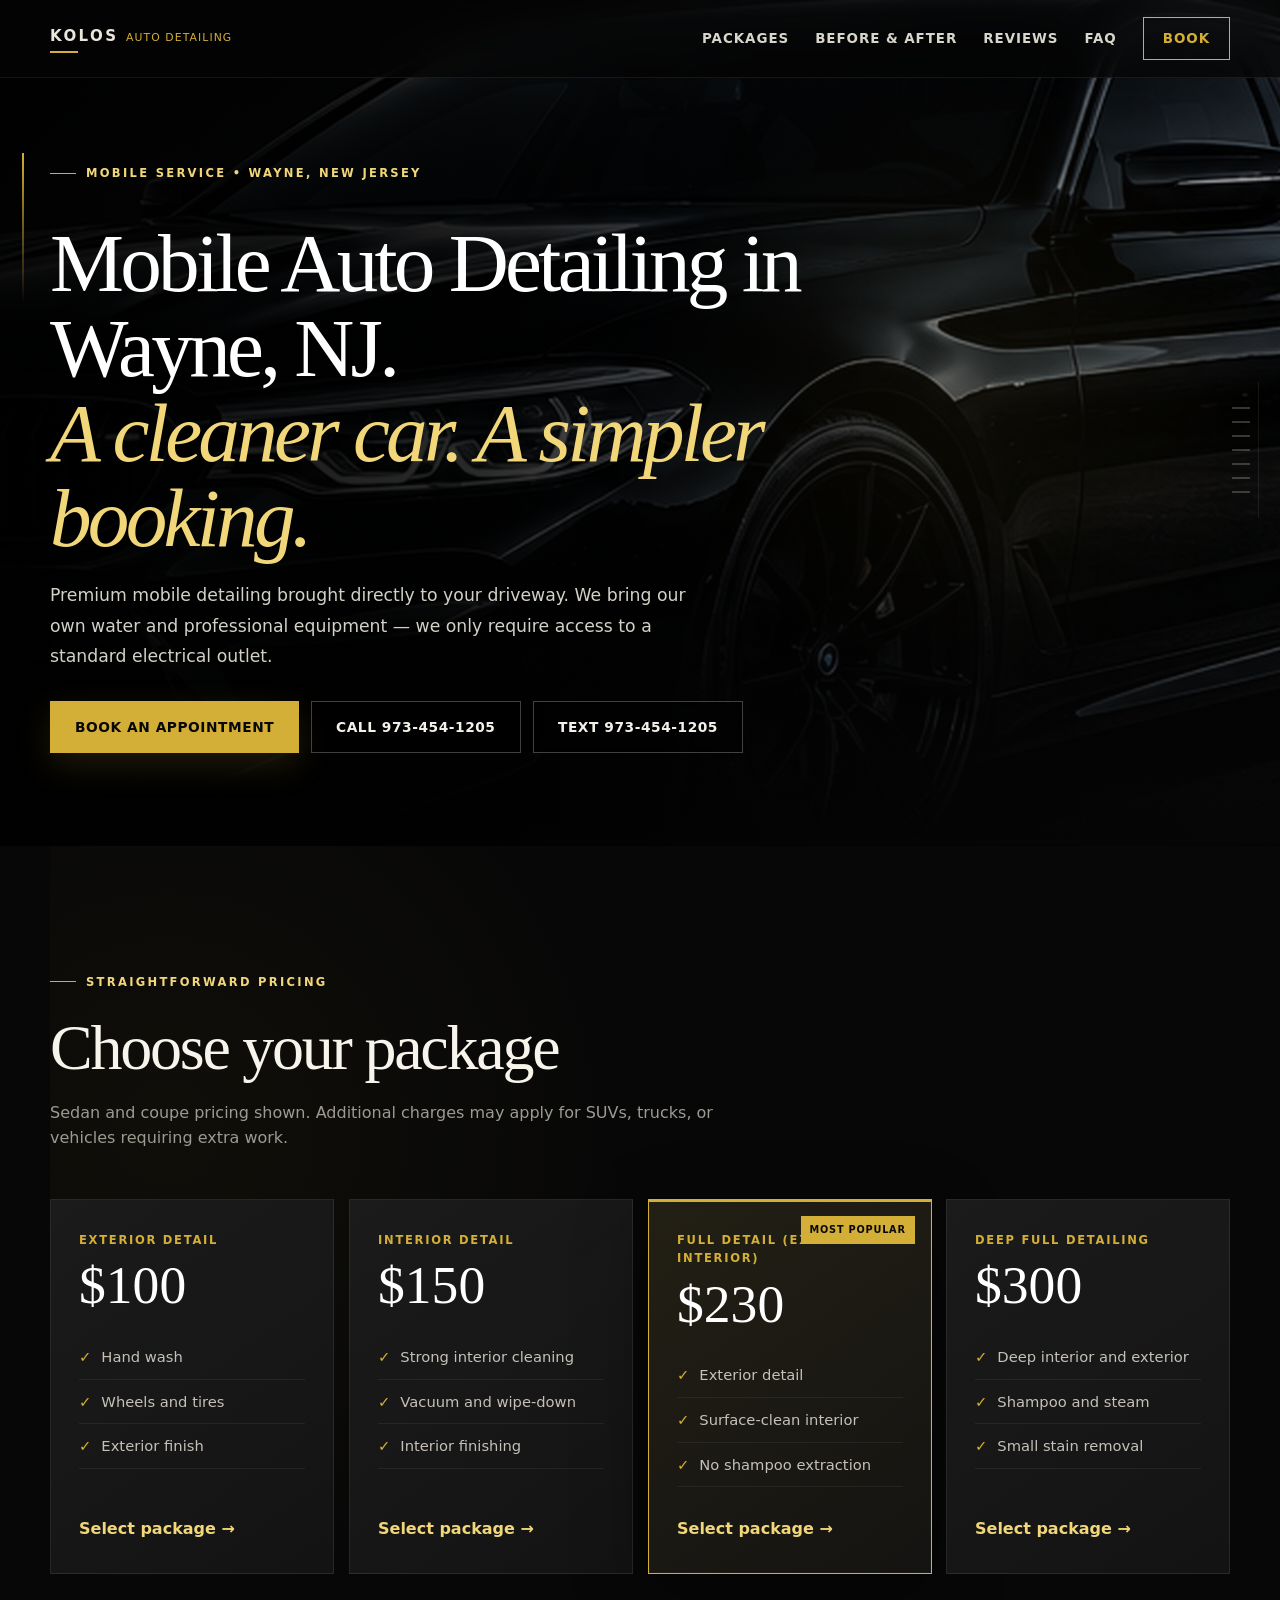
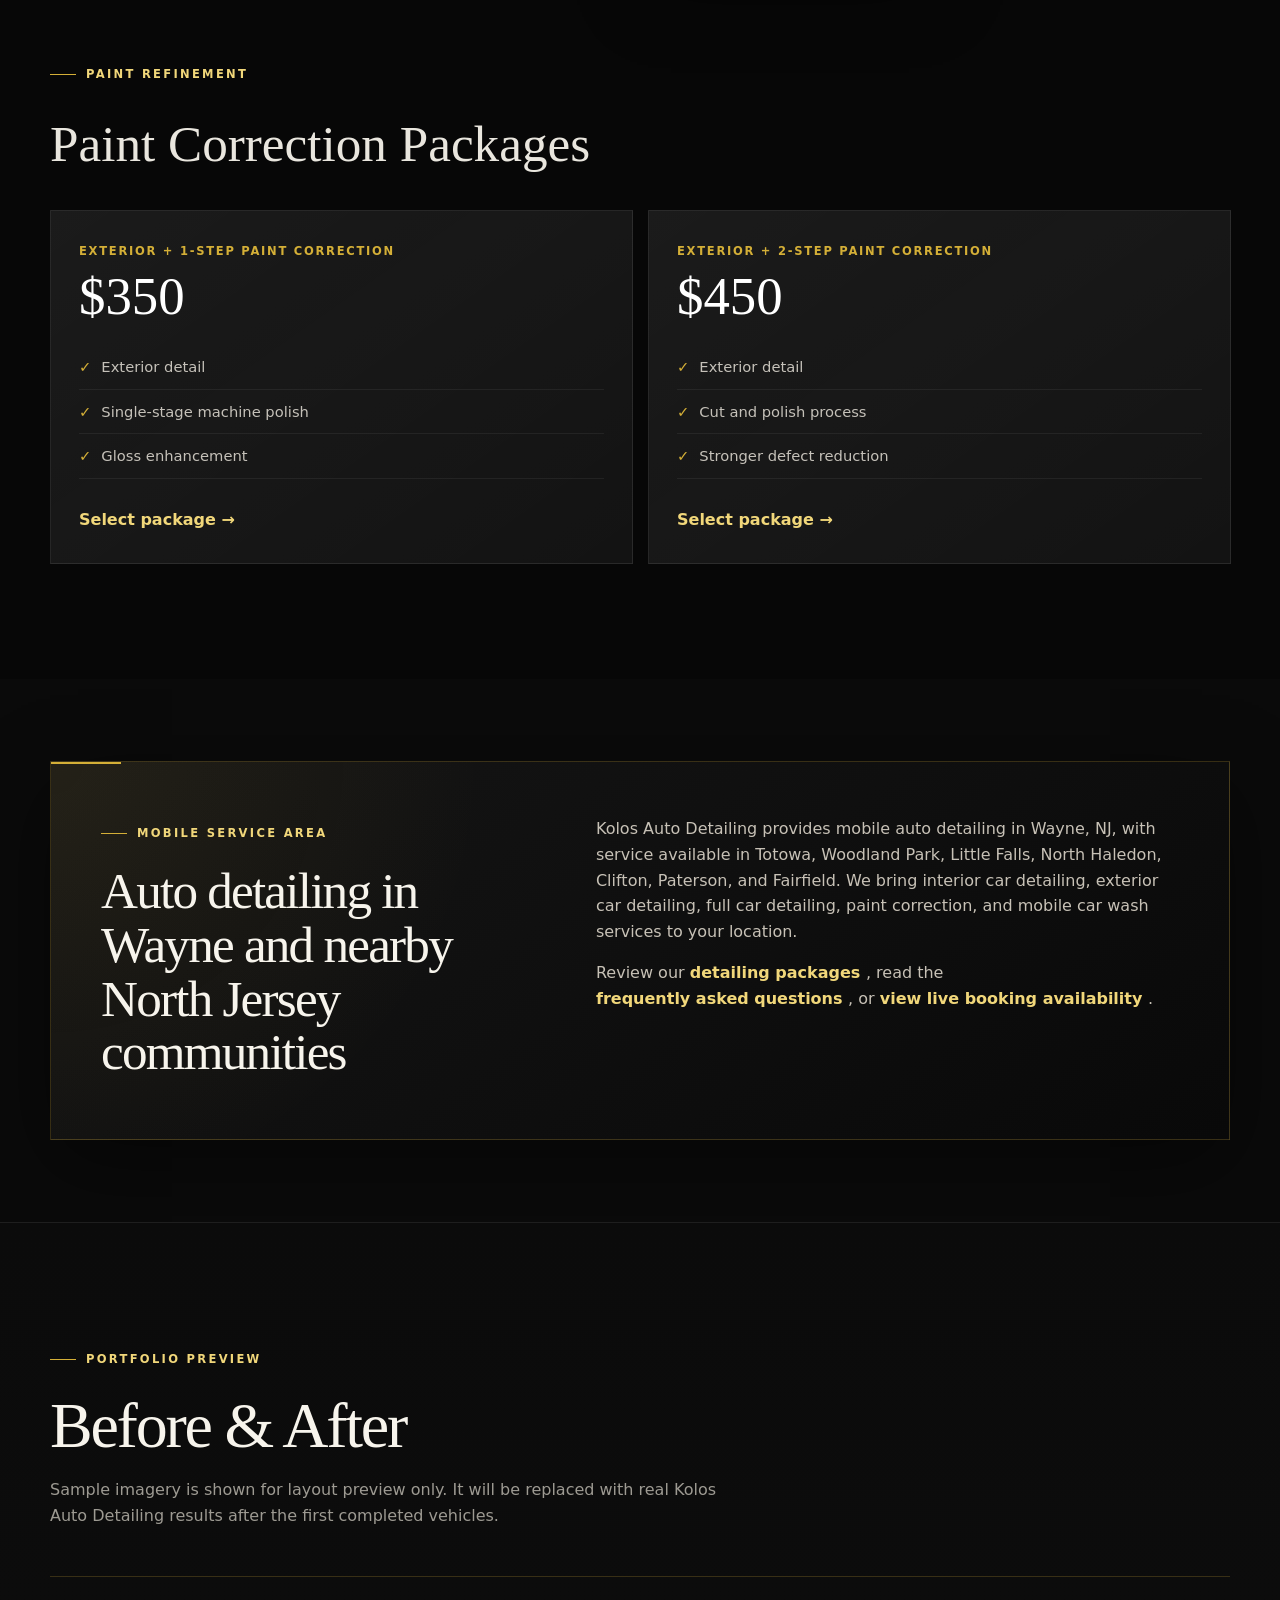
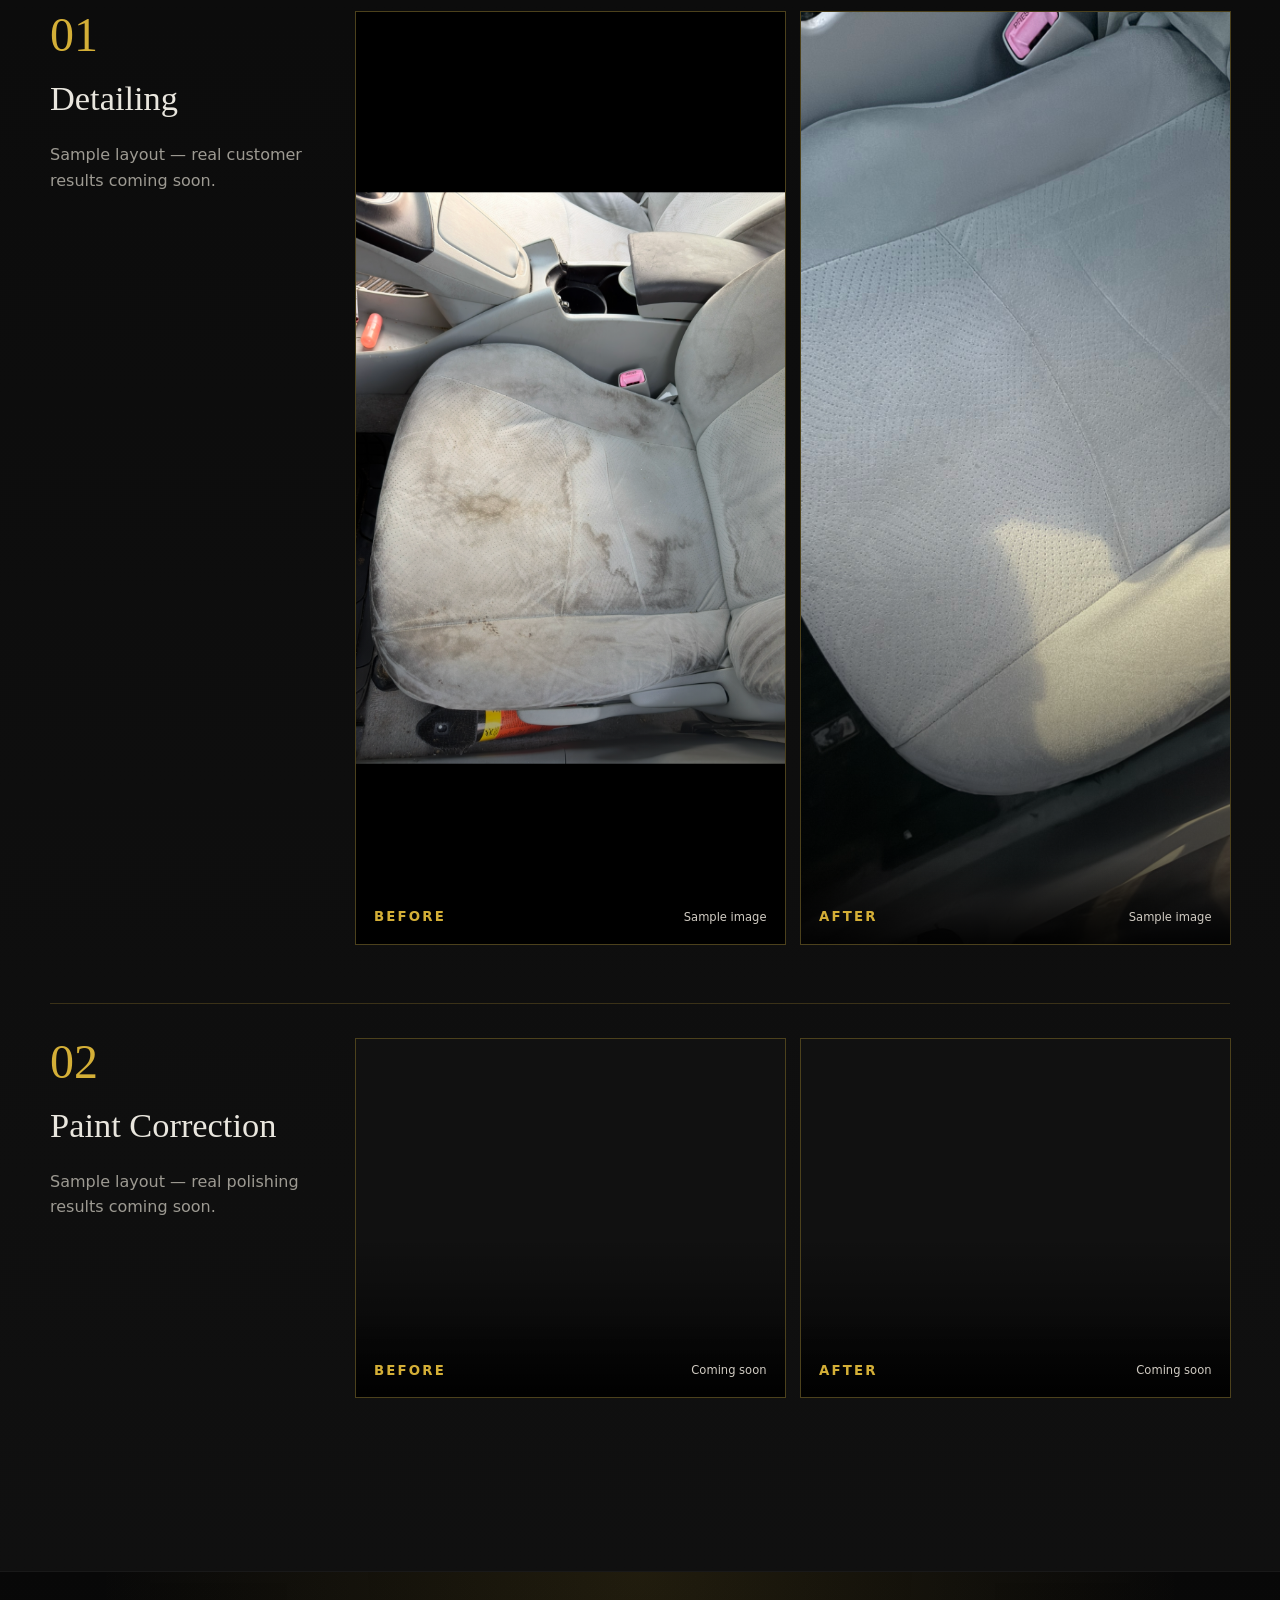
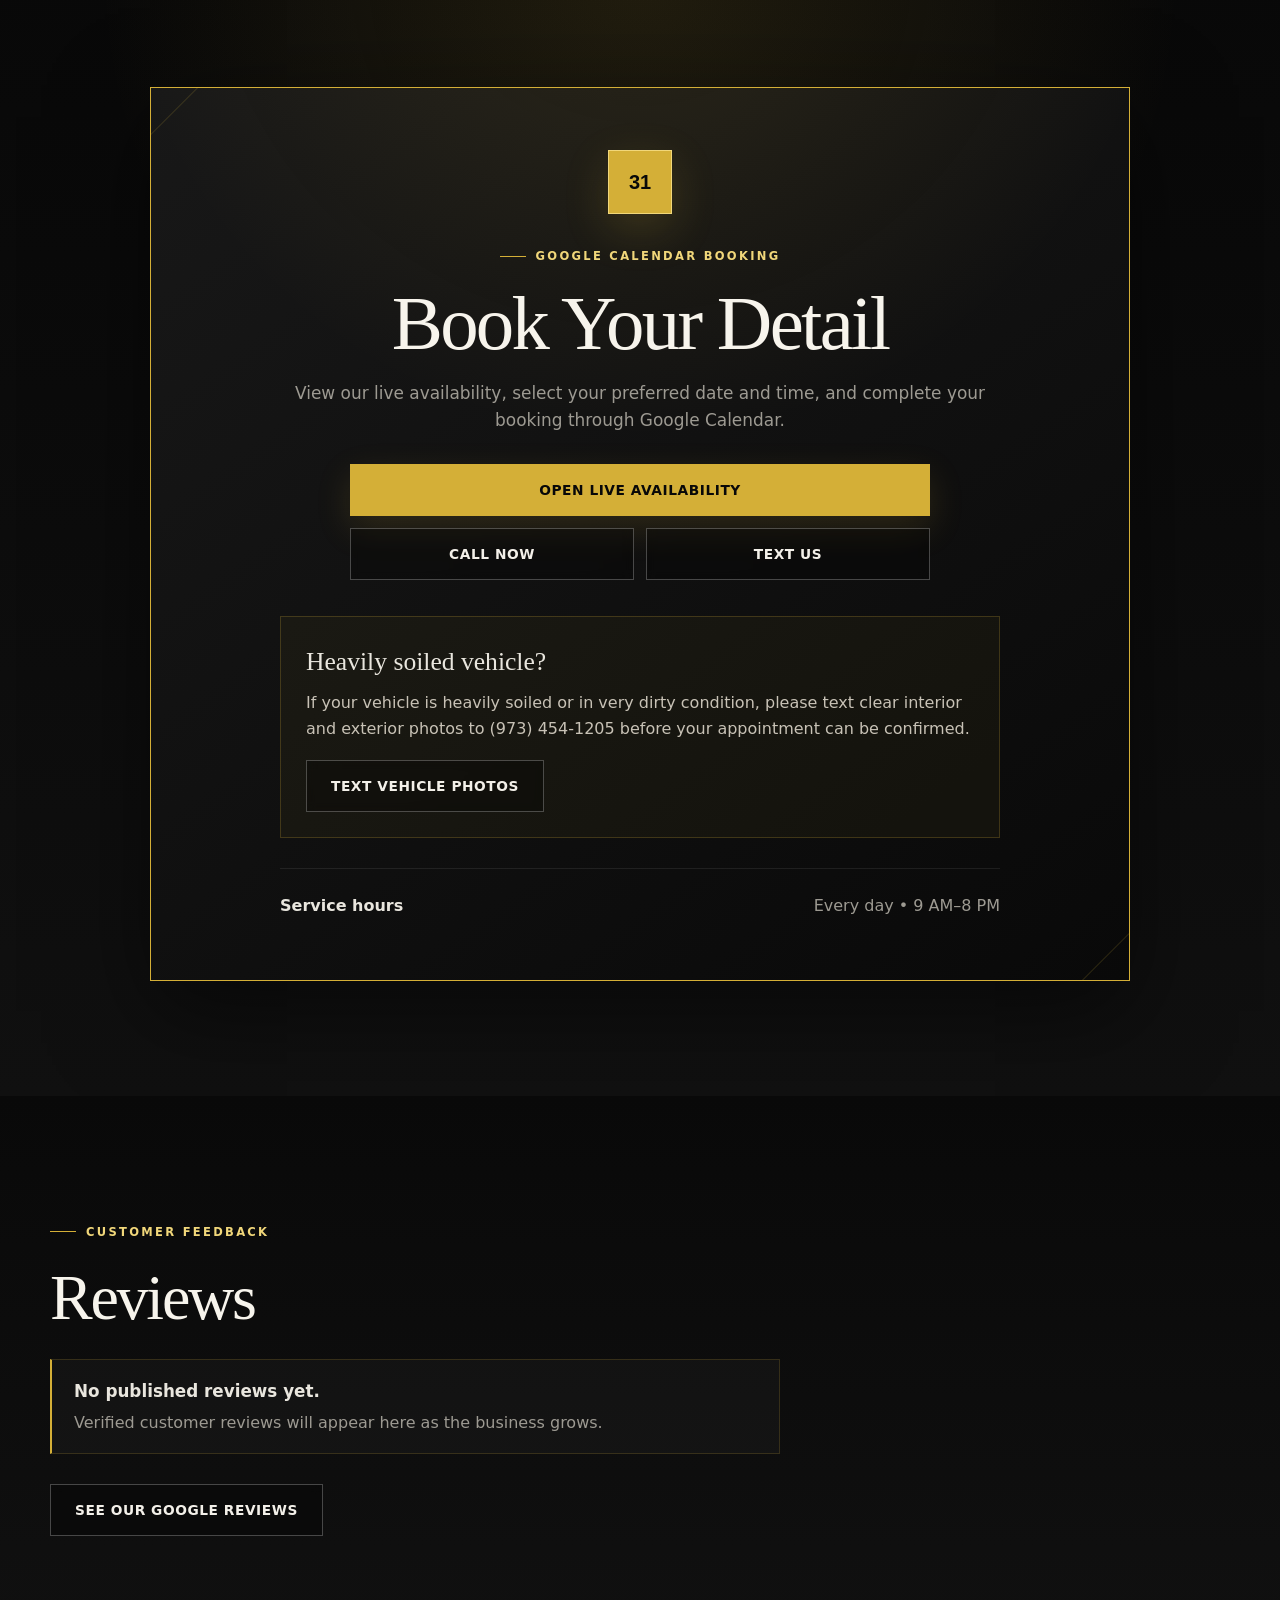
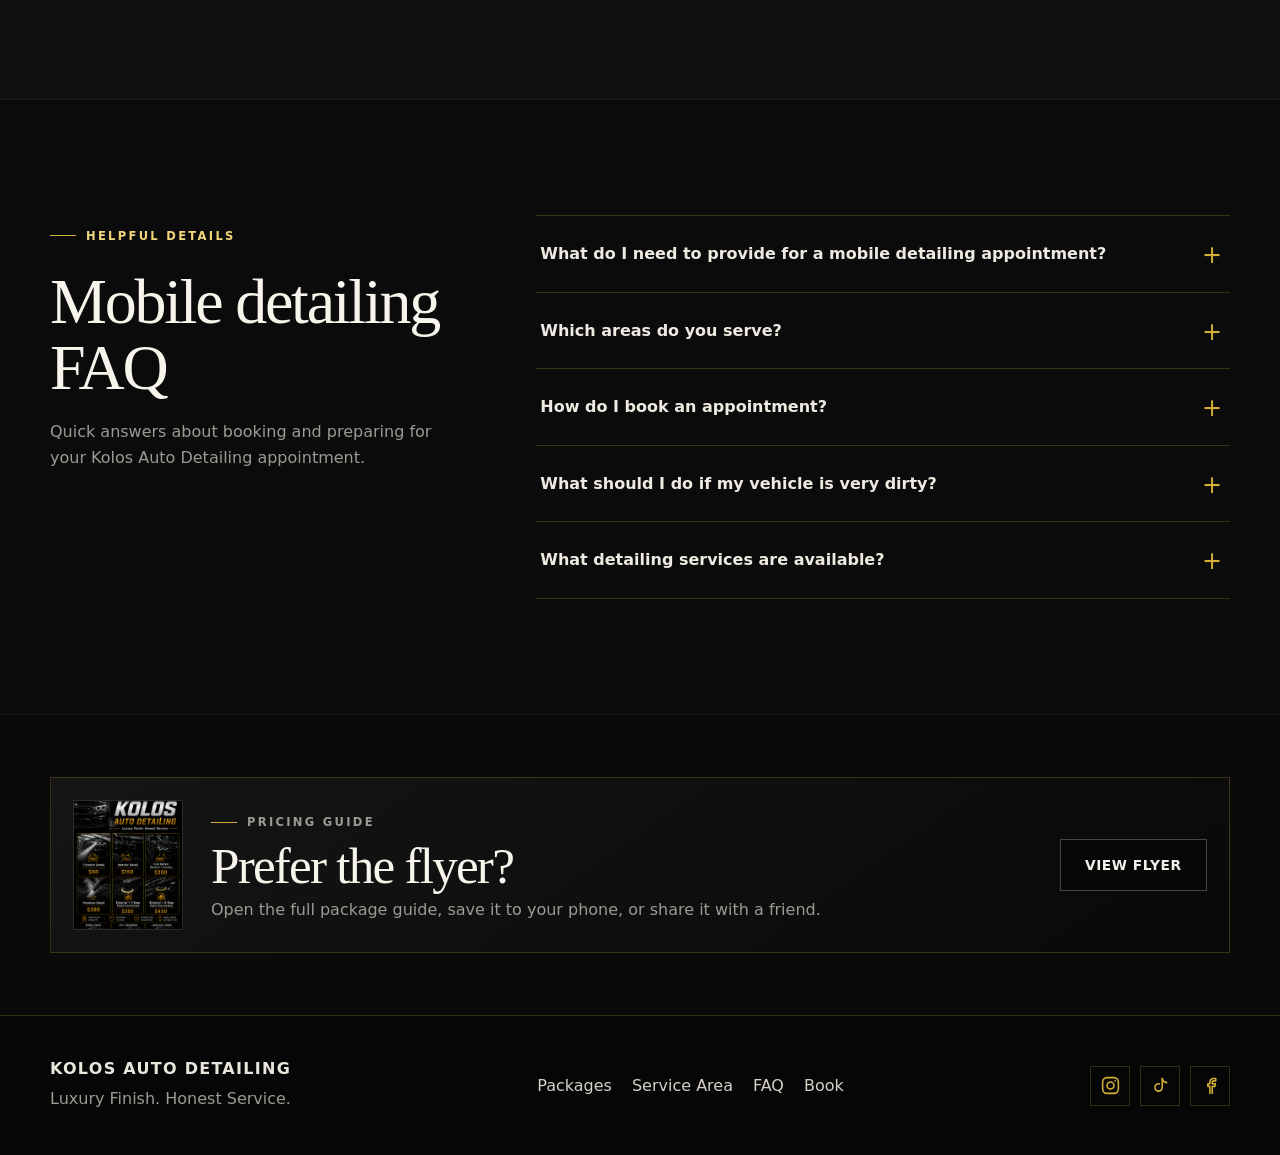
==== commit 9e59016d: "Update index.html" ====
--- a/index.html
+++ b/index.html
@@ -5,12 +5,35 @@
   <meta name="viewport" content="width=device-width,initial-scale=1">
 
 <div class="section-dots" aria-label="Section navigation">
-  <a href="#top" data-section="top" aria-label="Home"></a>
-  <a href="#packages" data-section="packages" aria-label="Packages"></a>
-  <a href="#results" data-section="results" aria-label="Before and After"></a>
-  <a href="#reviews" data-section="reviews" aria-label="Reviews"></a>
-  <a href="#faq" data-section="faq" aria-label="FAQ"></a>
-  <a href="#booking" data-section="booking" aria-label="Booking"></a>
+
+  <a href="#top"
+     data-section="top"
+     aria-label="Home"></a>
+
+  <a href="#packages"
+     data-section="packages"
+     aria-label="Packages"></a>
+
+  <a href="#service-area"
+     data-section="service-area"
+     aria-label="Service Area"></a>
+
+  <a href="#results"
+     data-section="results"
+     aria-label="Before & After"></a>
+
+  <a href="#booking"
+     data-section="booking"
+     aria-label="Booking"></a>
+
+  <a href="#reviews"
+     data-section="reviews"
+     aria-label="Reviews"></a>
+
+  <a href="#faq"
+     data-section="faq"
+     aria-label="FAQ"></a>
+
 </div>
 
   
--- a/style.css
+++ b/style.css
@@ -1438,3 +1438,125 @@
     transform:none;
   }
 }
+
+
+.section-dots{
+  position:fixed;
+  z-index:90;
+  right:30px;
+  top:50%;
+  transform:translateY(-50%);
+  display:flex;
+  flex-direction:column;
+  align-items:flex-end;
+  gap:12px;
+}
+
+.section-dots a{
+  position:relative;
+  display:block;
+  width:18px;
+  height:2px;
+  background:rgba(255,255,255,.32);
+  opacity:.65;
+  transition:
+    width .35s ease,
+    background .35s ease,
+    opacity .35s ease;
+}
+
+.section-dots a:hover{
+  width:30px;
+  opacity:1;
+  background:#fff;
+}
+
+
+.section-dots a.active{
+  width:42px;
+  background:var(--gold);
+  opacity:1;
+}
+
+
+.section-dots a.active::before{
+  content:attr(aria-label);
+  position:absolute;
+  right:52px;
+  top:50%;
+  transform:translateY(-50%);
+  white-space:nowrap;
+
+  color:#fff;
+  font-size:.68rem;
+  font-weight:800;
+  letter-spacing:.16em;
+  text-transform:uppercase;
+
+  animation:sectionNameIn .35s ease forwards;
+}
+
+@keyframes sectionNameIn{
+  from{
+    opacity:0;
+    transform:translate(8px,-50%);
+  }
+  to{
+    opacity:1;
+    transform:translate(0,-50%);
+  }
+}
+
+
+.section-dots::before{
+  content:"";
+  position:absolute;
+  right:-9px;
+  top:-25px;
+  bottom:-25px;
+  width:1px;
+  background:rgba(255,255,255,.08);
+  pointer-events:none;
+}
+
+@media(max-width:900px){
+  .section-dots{
+    right:18px;
+  }
+
+  .section-dots a{
+    width:14px;
+  }
+
+  .section-dots a.active{
+    width:36px;
+  }
+
+  .section-dots a.active::before{
+    right:46px;
+    font-size:.6rem;
+  }
+
+  .section-dots::before{
+    display:none;
+  }
+}
+
+@media(max-width:580px){
+  .section-dots{
+    right:12px;
+  }
+
+  .section-dots a{
+    width:12px;
+  }
+
+  .section-dots a.active{
+    width:30px;
+  }
+
+  .section-dots a.active::before{
+    right:40px;
+    font-size:.55rem;
+  }
+}
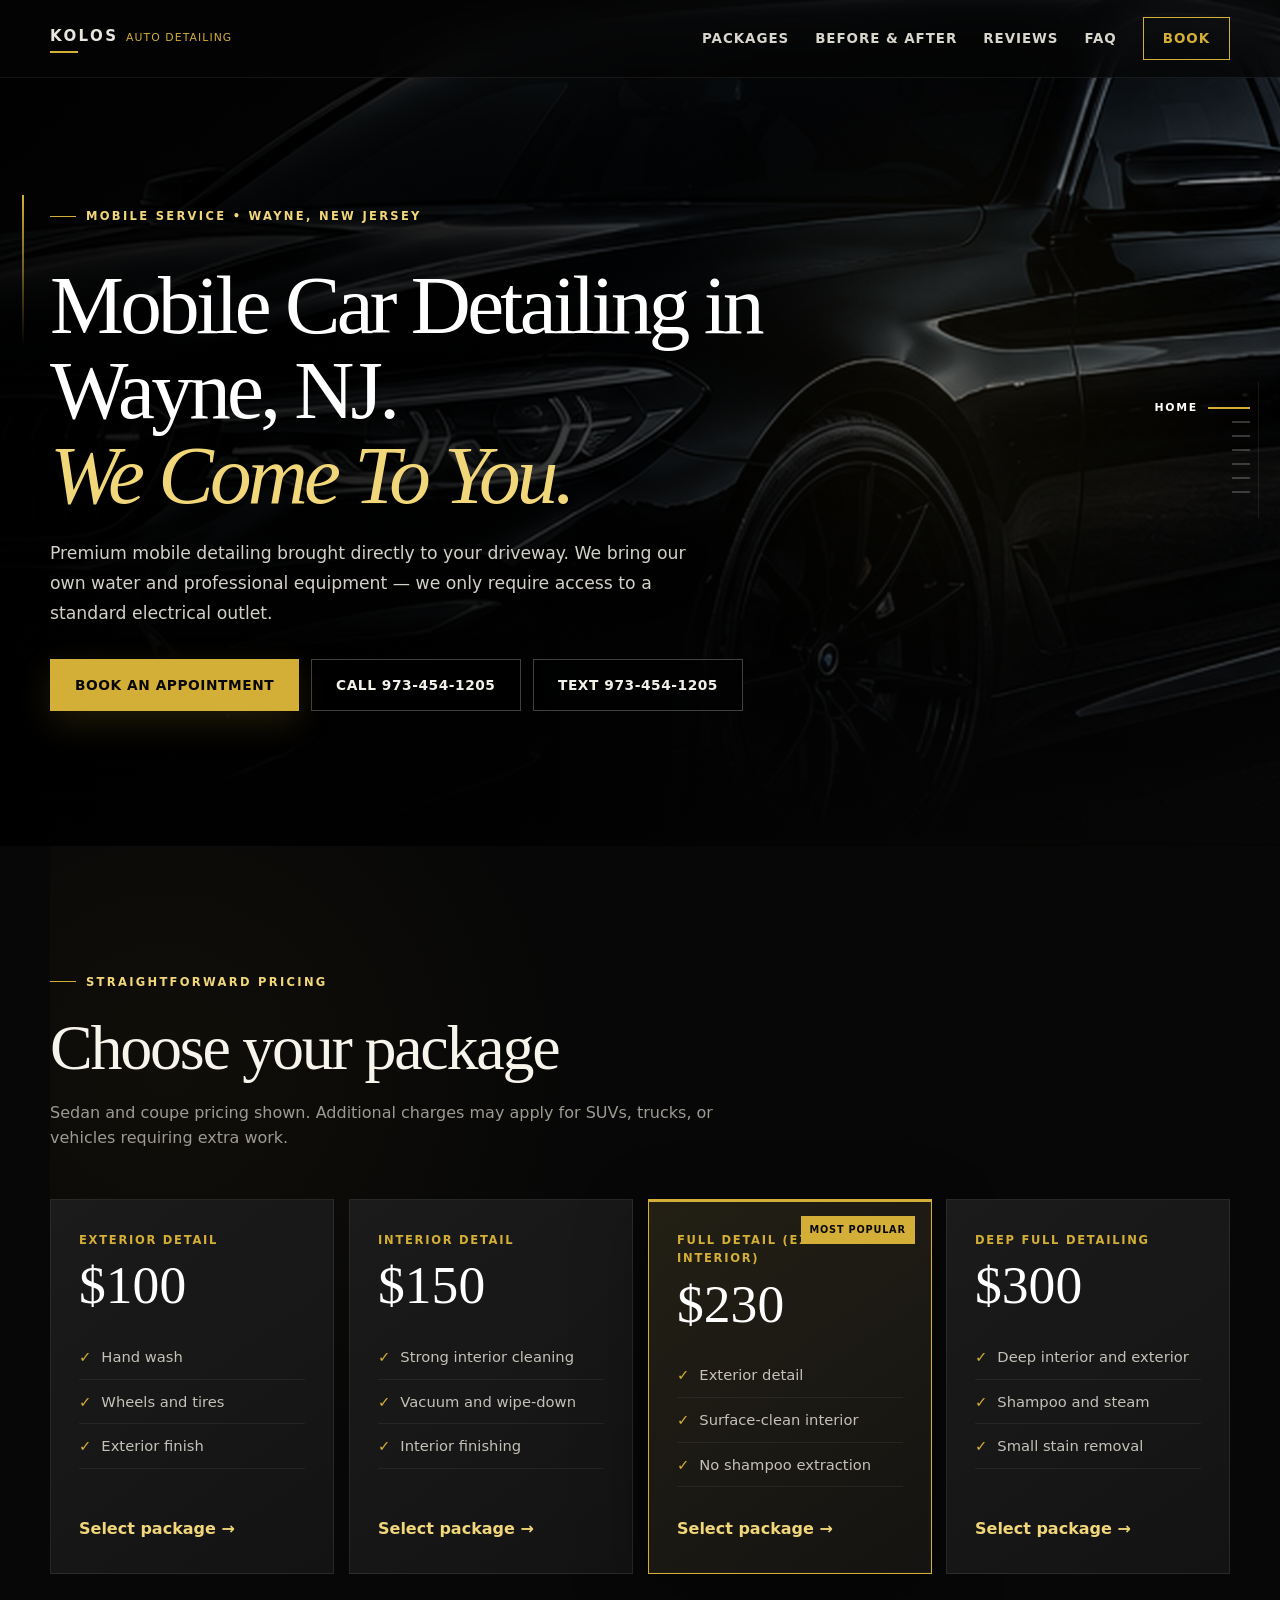
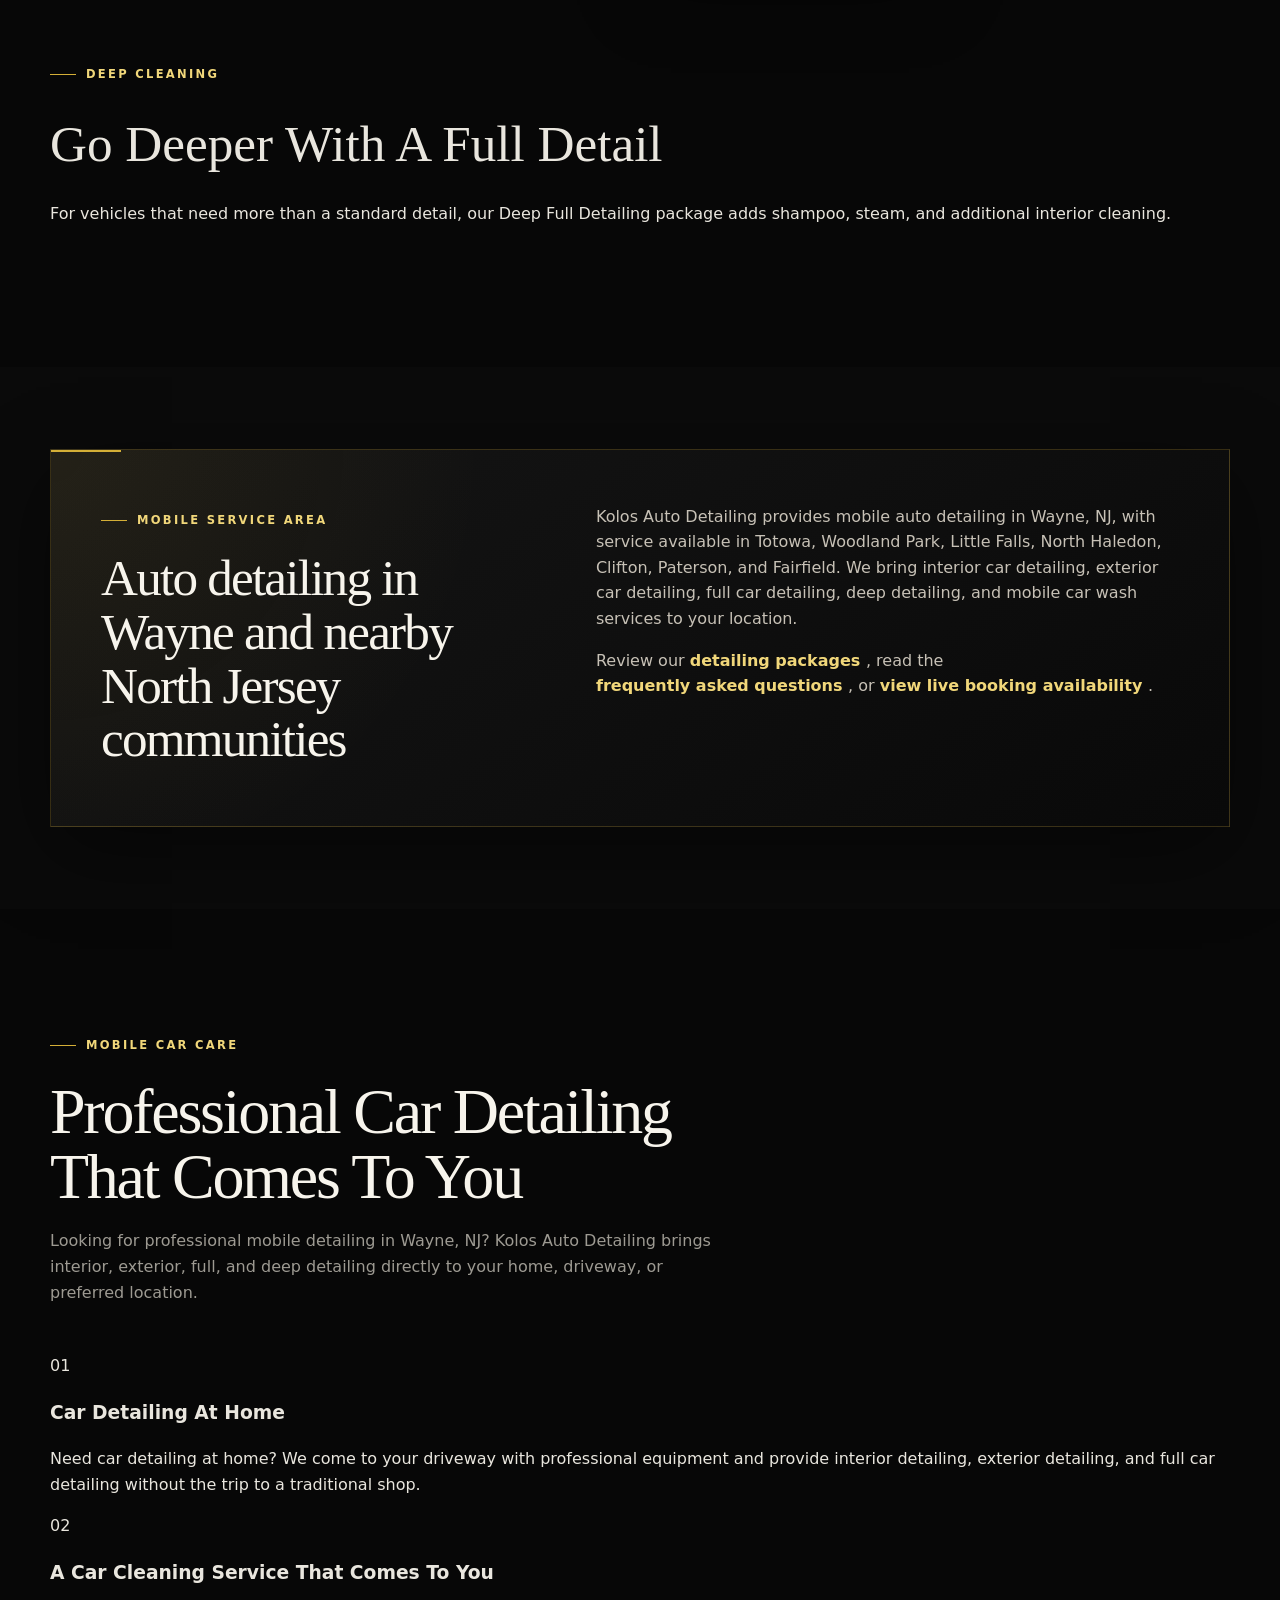
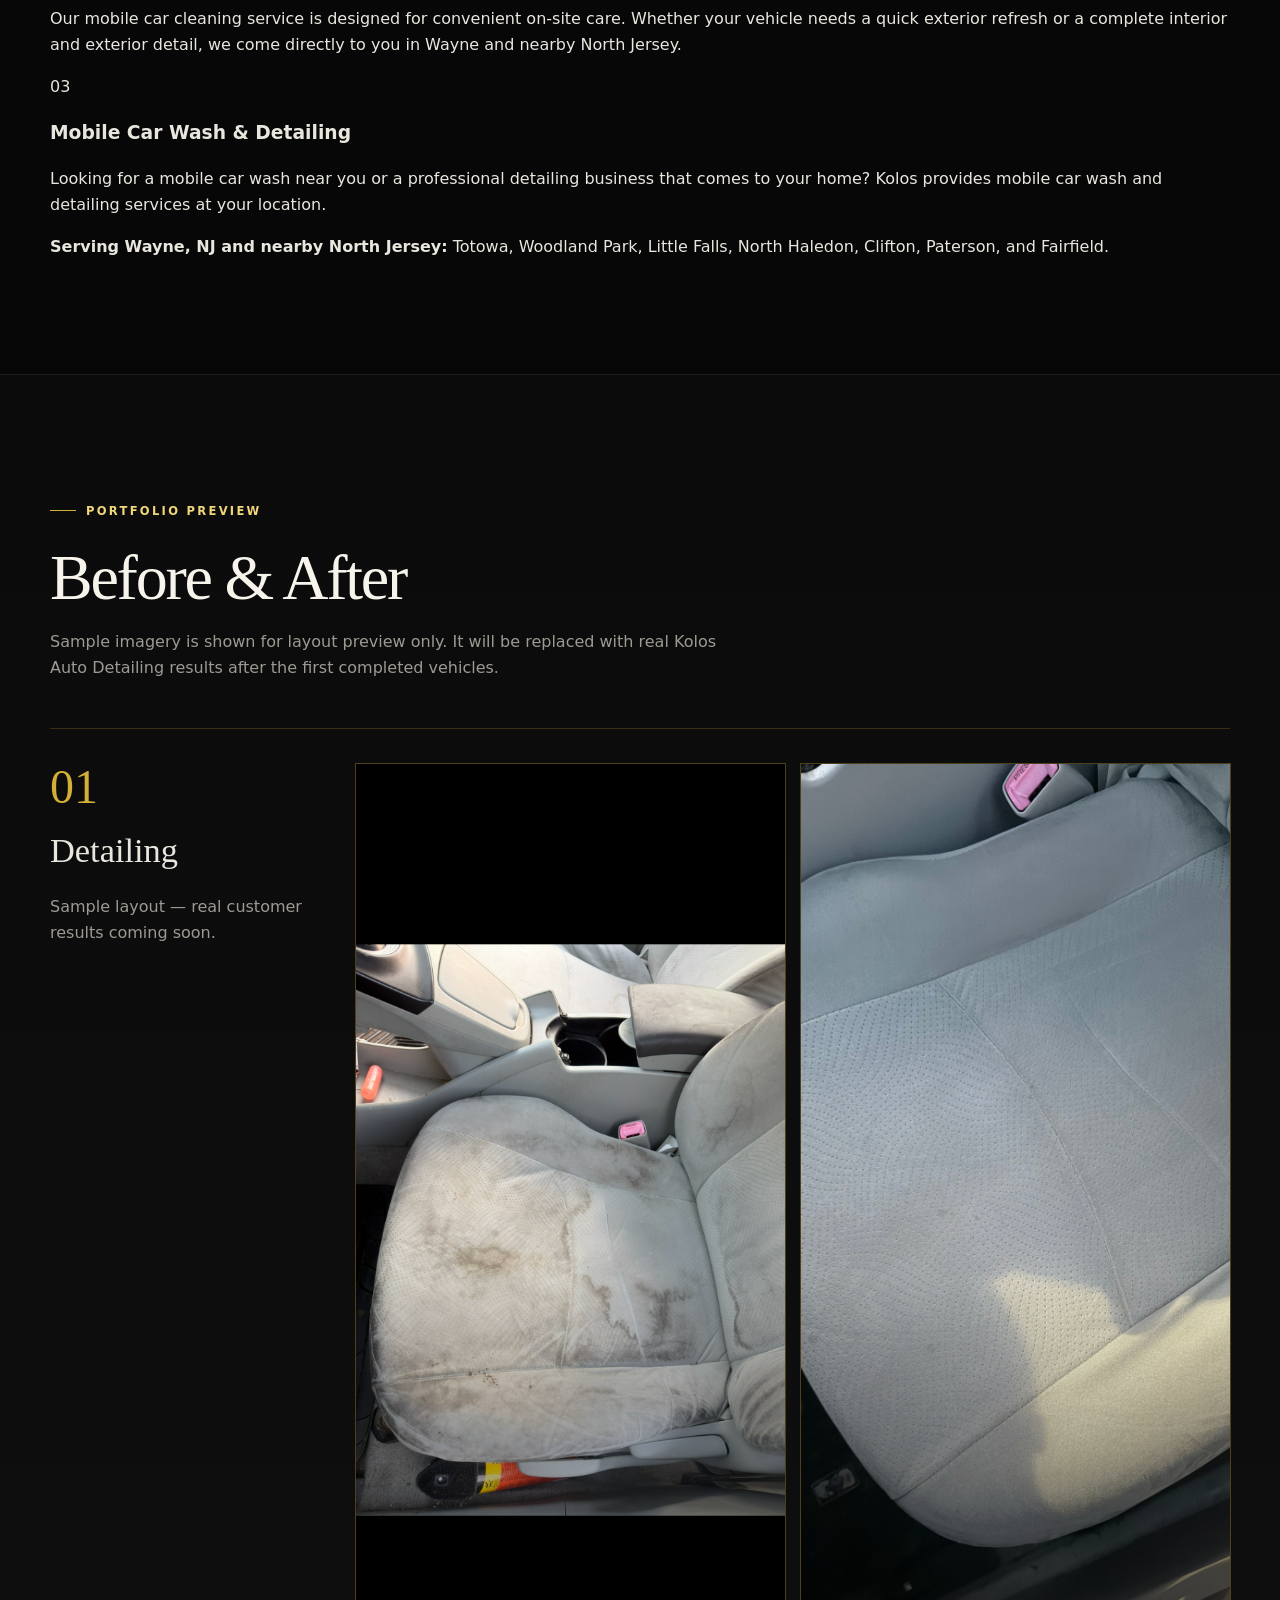
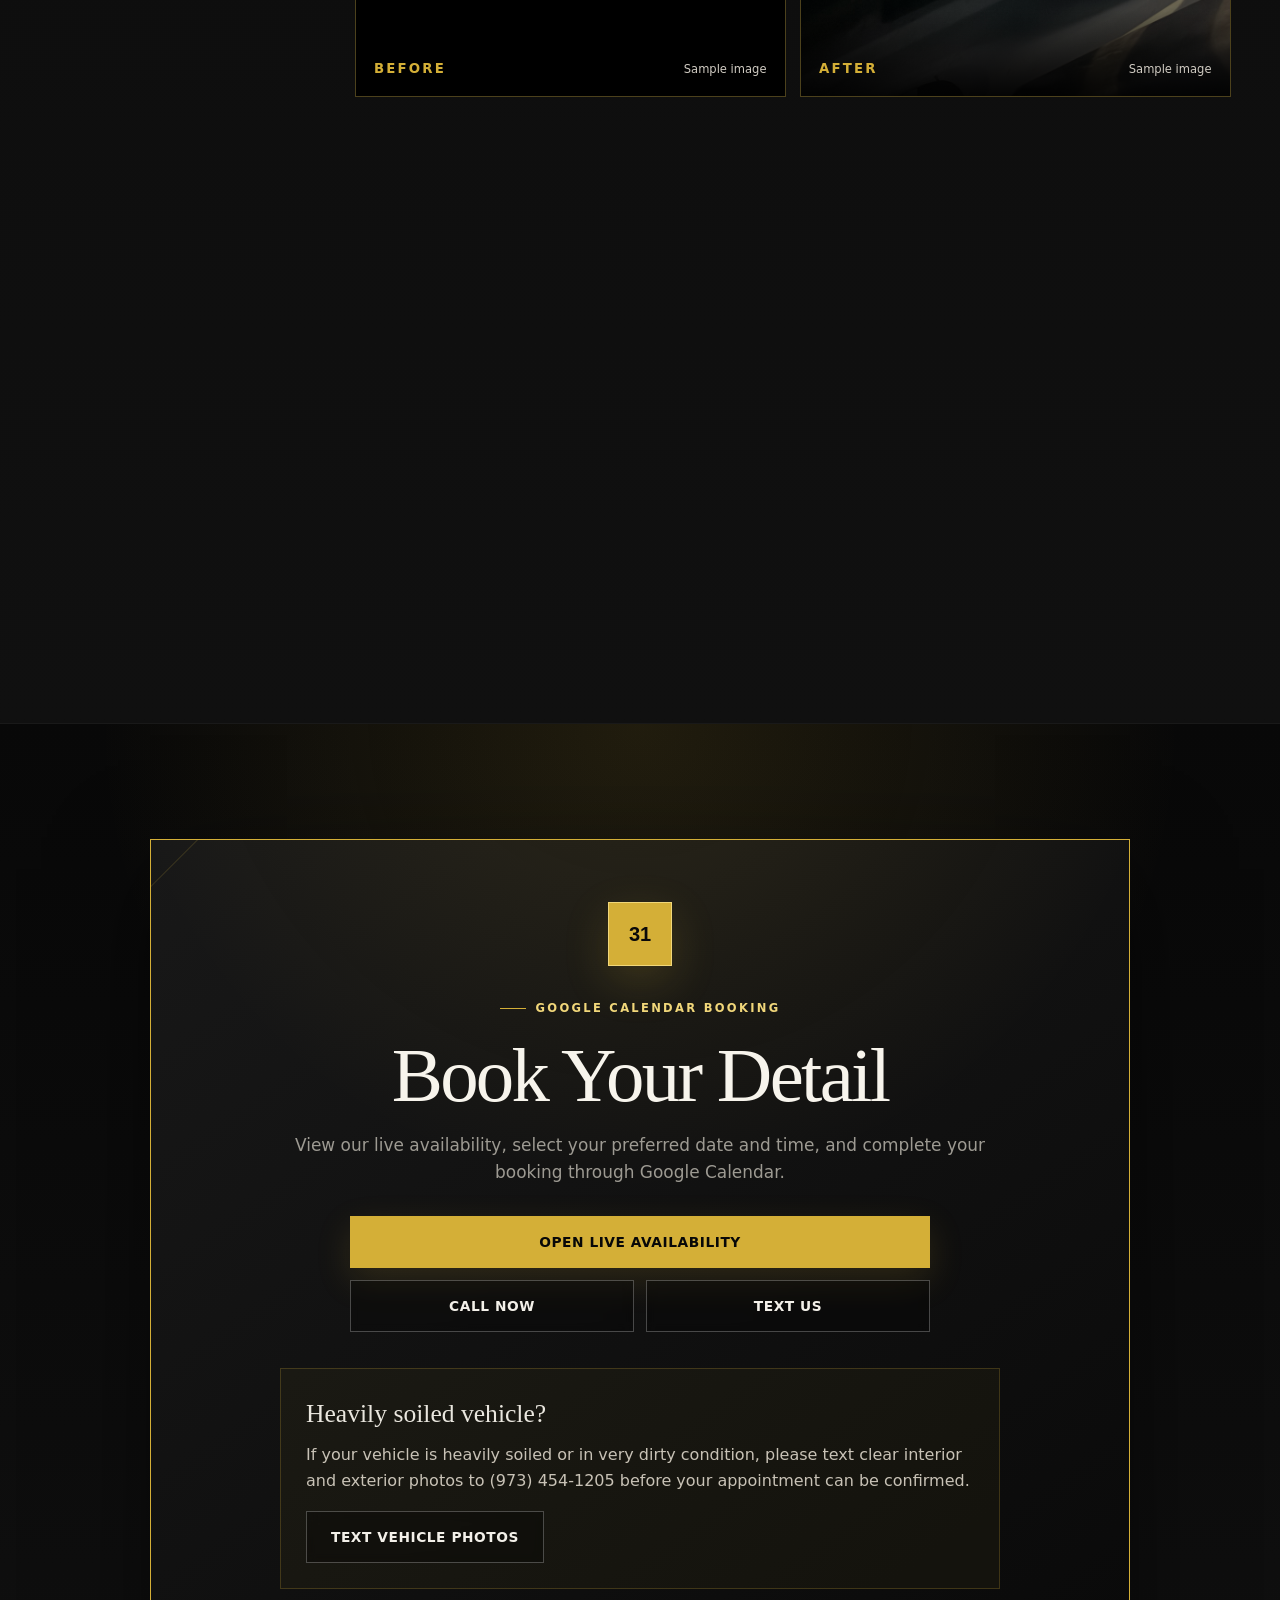
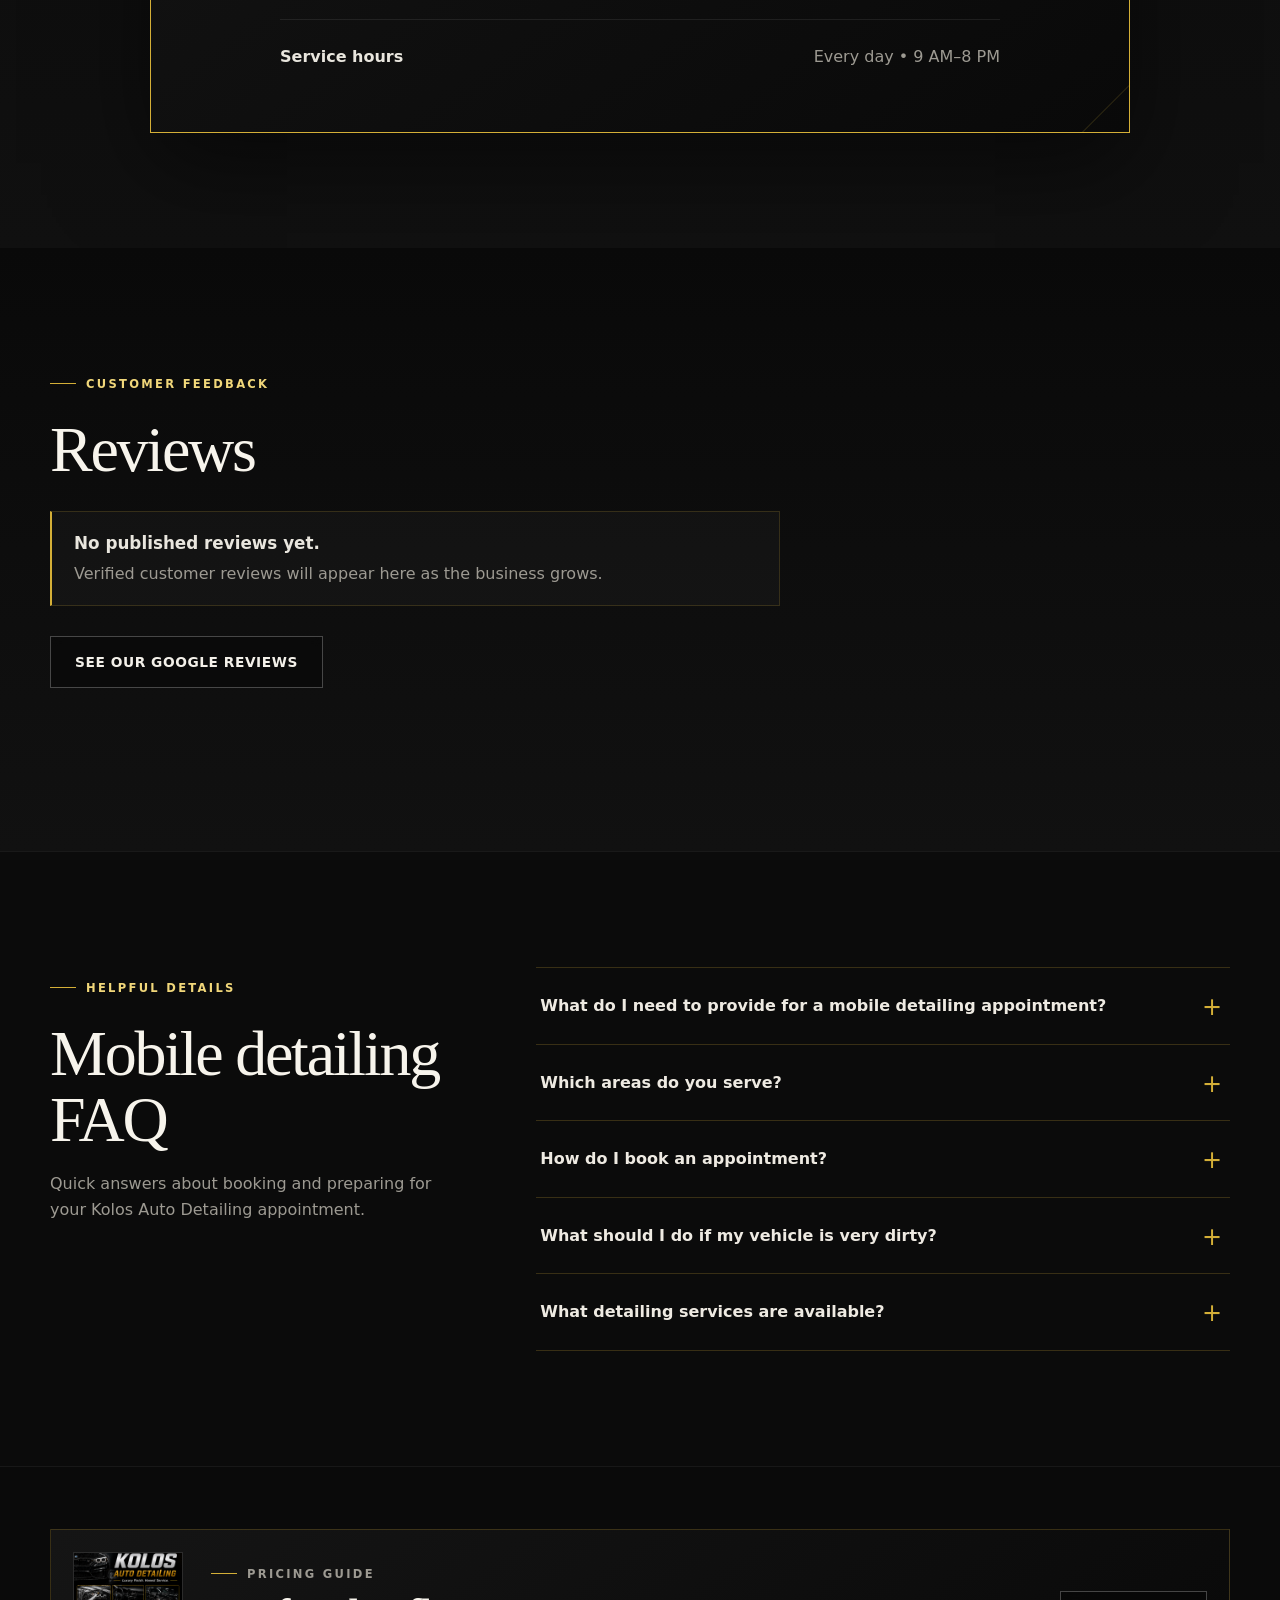
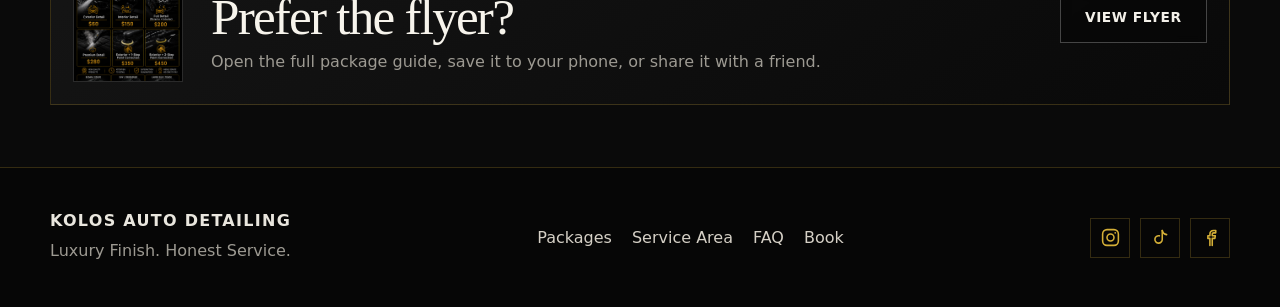
==== commit dccc86ba: "Update index.html" ====
--- a/index.html
+++ b/index.html
@@ -4,37 +4,6 @@
   <meta charset="utf-8">
   <meta name="viewport" content="width=device-width,initial-scale=1">
 
-<div class="section-dots" aria-label="Section navigation">
-
-  <a href="#top"
-     data-section="top"
-     aria-label="Home"></a>
-
-  <a href="#packages"
-     data-section="packages"
-     aria-label="Packages"></a>
-
-  <a href="#service-area"
-     data-section="service-area"
-     aria-label="Service Area"></a>
-
-  <a href="#results"
-     data-section="results"
-     aria-label="Before & After"></a>
-
-  <a href="#booking"
-     data-section="booking"
-     aria-label="Booking"></a>
-
-  <a href="#reviews"
-     data-section="reviews"
-     aria-label="Reviews"></a>
-
-  <a href="#faq"
-     data-section="faq"
-     aria-label="FAQ"></a>
-
-</div>
 
   
   <!-- Meta Pixel Code -->
@@ -65,7 +34,7 @@
   gtag('config', 'G-9JKR7N1KVF');
 </script>
   
-  <meta name="description" content="Kolos Auto Detailing offers mobile interior, exterior and full car detailing, paint correction, and mobile car wash services in Wayne, NJ and nearby North Jersey communities.">
+  <meta name="description" content="Kolos Auto Detailing provides professional mobile car detailing, interior detailing, exterior detailing, full detailing, deep detailing, and mobile car wash service in Wayne, NJ and nearby North Jersey communities.">
   <meta name="robots" content="index, follow, max-image-preview:large, max-snippet:-1, max-video-preview:-1">
   <meta name="author" content="Kolos Auto Detailing">
 
@@ -76,7 +45,7 @@
   <meta property="og:type" content="website">
   <meta property="og:site_name" content="Kolos Auto Detailing">
   <meta property="og:title" content="Mobile Auto Detailing in Wayne, NJ | Kolos Auto Detailing">
-  <meta property="og:description" content="Mobile interior, exterior and full car detailing plus paint correction in Wayne, New Jersey and nearby communities.">
+  <meta property="og:description" content="Professional mobile car detailing, interior and exterior detailing, full detailing, deep detailing, and mobile car wash service in Wayne, New Jersey and nearby communities.">
   <meta property="og:url" content="https://kolosautodetailing.com/">
   <meta property="og:image" content="https://kolosautodetailing.com/assets/gallery-clean.jpg">
   <meta property="og:image:alt" content="A polished black sedan after exterior detailing">
@@ -84,7 +53,7 @@
 
   <meta name="twitter:card" content="summary_large_image">
   <meta name="twitter:title" content="Mobile Auto Detailing in Wayne, NJ | Kolos Auto Detailing">
-  <meta name="twitter:description" content="Mobile interior, exterior and full car detailing plus paint correction in Wayne, NJ and nearby North Jersey communities.">
+  <meta name="twitter:description" content="Professional mobile car detailing, interior and exterior detailing, full detailing, deep detailing, and mobile car wash service in Wayne, NJ and nearby North Jersey communities.">
   <meta name="twitter:image" content="https://kolosautodetailing.com/assets/gallery-clean.jpg">
   <meta name="twitter:image:alt" content="A polished black sedan after exterior detailing">
 
@@ -196,24 +165,6 @@
             "name": "Deep Full Detailing"
           }
         },
-        {
-          "@type": "Offer",
-          "price": "350",
-          "priceCurrency": "USD",
-          "itemOffered": {
-            "@type": "Service",
-            "name": "Exterior + 1-Step Paint Correction"
-          }
-        },
-        {
-          "@type": "Offer",
-          "price": "450",
-          "priceCurrency": "USD",
-          "itemOffered": {
-            "@type": "Service",
-            "name": "Exterior + 2-Step Paint Correction"
-          }
-        }
       ]
     }
   }
@@ -277,7 +228,7 @@
         "name": "What detailing services are available?",
         "acceptedAnswer": {
           "@type": "Answer",
-          "text": "Available services include interior car detailing, exterior car detailing, full car detailing, paint correction, and mobile car wash service. See the package list for current options and pricing."
+          "text": "Available services include interior car detailing, exterior car detailing, full car detailing, deep detailing, and mobile car wash service. See the package list for current options and pricing."
         }
       }
     ]
@@ -286,6 +237,39 @@
 </head>
 
 <body>
+
+<div class="section-dots" aria-label="Section navigation">
+
+  <a href="#top"
+     data-section="top"
+     aria-label="Home"></a>
+
+  <a href="#packages"
+     data-section="packages"
+     aria-label="Packages"></a>
+
+  <a href="#service-area"
+     data-section="service-area"
+     aria-label="Service Area"></a>
+
+  <a href="#results"
+     data-section="results"
+     aria-label="Before & After"></a>
+
+  <a href="#booking"
+     data-section="booking"
+     aria-label="Booking"></a>
+
+  <a href="#reviews"
+     data-section="reviews"
+     aria-label="Reviews"></a>
+
+  <a href="#faq"
+     data-section="faq"
+     aria-label="FAQ"></a>
+
+</div>
+
 
 <header class="topbar">
   <a class="brand" href="#top" aria-label="Kolos Auto Detailing home">
@@ -314,8 +298,8 @@
       </p>
 
       <h1>
-        Mobile Auto Detailing in Wayne, NJ.<br>
-        <em>A cleaner car. A simpler booking.</em>
+        Mobile Car Detailing in Wayne, NJ.<br>
+        <em>We Come To You.</em>
       </h1>
 
       <p class="hero-copy">
@@ -471,75 +455,25 @@
       </article>
 
     </div>
-
-
     <div class="subsection-head reveal">
 
       <p class="eyebrow">
-        Paint refinement
+        Deep cleaning
       </p>
 
       <h3>
-        Paint Correction Packages
+        Go Deeper With A Full Detail
       </h3>
 
+      <p class="subsection-copy">
+        For vehicles that need more than a standard detail, our Deep Full Detailing
+        package adds shampoo, steam, and additional interior cleaning.
+      </p>
+
     </div>
 
-
-    <div class="package-grid correction-cards">
-
-      <article class="card reveal">
-
-        <p class="label">
-          Exterior + 1-Step Paint Correction
-        </p>
-
-        <h3>
-          $350
-        </h3>
-
-        <ul>
-          <li>Exterior detail</li>
-          <li>Single-stage machine polish</li>
-          <li>Gloss enhancement</li>
-        </ul>
-
-        <a href="#booking"
-           class="text-link"
-           data-package="Exterior + 1-Step Paint Correction">
-          Select package →
-        </a>
-
-      </article>
-
-
-      <article class="card reveal">
-
-        <p class="label">
-          Exterior + 2-Step Paint Correction
-        </p>
-
-        <h3>
-          $450
-        </h3>
-
-        <ul>
-          <li>Exterior detail</li>
-          <li>Cut and polish process</li>
-          <li>Stronger defect reduction</li>
-        </ul>
-
-        <a href="#booking"
-           class="text-link"
-           data-package="Exterior + 2-Step Paint Correction">
-          Select package →
-        </a>
-
-      </article>
-
-    </div>
-
   </section>
+
 
 
   <section id="service-area" class="section service-area-section">
@@ -566,7 +500,7 @@
           with service available in Totowa, Woodland Park, Little Falls,
           North Haledon, Clifton, Paterson, and Fairfield.
           We bring interior car detailing, exterior car detailing,
-          full car detailing, paint correction, and mobile car wash services
+          full car detailing, deep detailing, and mobile car wash services
           to your location.
         </p>
 
@@ -592,6 +526,94 @@
   </section>
 
 
+
+  <section id="seo-services" class="section seo-services-section">
+
+    <div class="wrap">
+
+      <div class="section-head reveal">
+
+        <p class="eyebrow">
+          Mobile car care
+        </p>
+
+        <h2>
+          Professional Car Detailing That Comes To You
+        </h2>
+
+        <p>
+          Looking for professional mobile detailing in Wayne, NJ?
+          Kolos Auto Detailing brings interior, exterior, full, and deep
+          detailing directly to your home, driveway, or preferred location.
+        </p>
+
+      </div>
+
+      <div class="seo-service-grid">
+
+        <article class="seo-service-card reveal">
+
+          <span class="seo-service-number">01</span>
+
+          <h3>
+            Car Detailing At Home
+          </h3>
+
+          <p>
+            Need car detailing at home? We come to your driveway with
+            professional equipment and provide interior detailing,
+            exterior detailing, and full car detailing without the trip
+            to a traditional shop.
+          </p>
+
+        </article>
+
+        <article class="seo-service-card reveal">
+
+          <span class="seo-service-number">02</span>
+
+          <h3>
+            A Car Cleaning Service That Comes To You
+          </h3>
+
+          <p>
+            Our mobile car cleaning service is designed for convenient
+            on-site care. Whether your vehicle needs a quick exterior
+            refresh or a complete interior and exterior detail, we come
+            directly to you in Wayne and nearby North Jersey.
+          </p>
+
+        </article>
+
+        <article class="seo-service-card reveal">
+
+          <span class="seo-service-number">03</span>
+
+          <h3>
+            Mobile Car Wash & Detailing
+          </h3>
+
+          <p>
+            Looking for a mobile car wash near you or a professional
+            detailing business that comes to your home? Kolos provides
+            mobile car wash and detailing services at your location.
+          </p>
+
+        </article>
+
+      </div>
+
+      <div class="seo-location-line reveal">
+        <strong>Serving Wayne, NJ and nearby North Jersey:</strong>
+        Totowa, Woodland Park, Little Falls, North Haledon, Clifton,
+        Paterson, and Fairfield.
+      </div>
+
+    </div>
+
+  </section>
+
+
   <section id="results" class="section results-section">
 
     <div class="wrap">
@@ -681,11 +703,11 @@
           </span>
 
           <h3>
-            Paint Correction
+            Deep Detailing
           </h3>
 
           <p>
-            Sample layout — real polishing results coming soon.
+            Sample layout — real deep-cleaning results coming soon.
           </p>
 
         </div>
@@ -695,7 +717,7 @@
 
           <figure
             class="result-photo"
-            aria-label="Paint correction before photo coming soon"
+            aria-label="Deep detailing before photo coming soon"
           >
 
             <figcaption>
@@ -708,7 +730,7 @@
 
           <figure
             class="result-photo"
-            aria-label="Paint correction after photo coming soon"
+            aria-label="Deep detailing after photo coming soon"
           >
 
             <figcaption>
@@ -977,7 +999,7 @@
           <p>
             Available services include interior car detailing,
             exterior car detailing, full car detailing,
-            paint correction, and mobile car wash service.
+            deep detailing, and mobile car wash service.
             See the
             <a class="text-link" href="#packages">
               package list
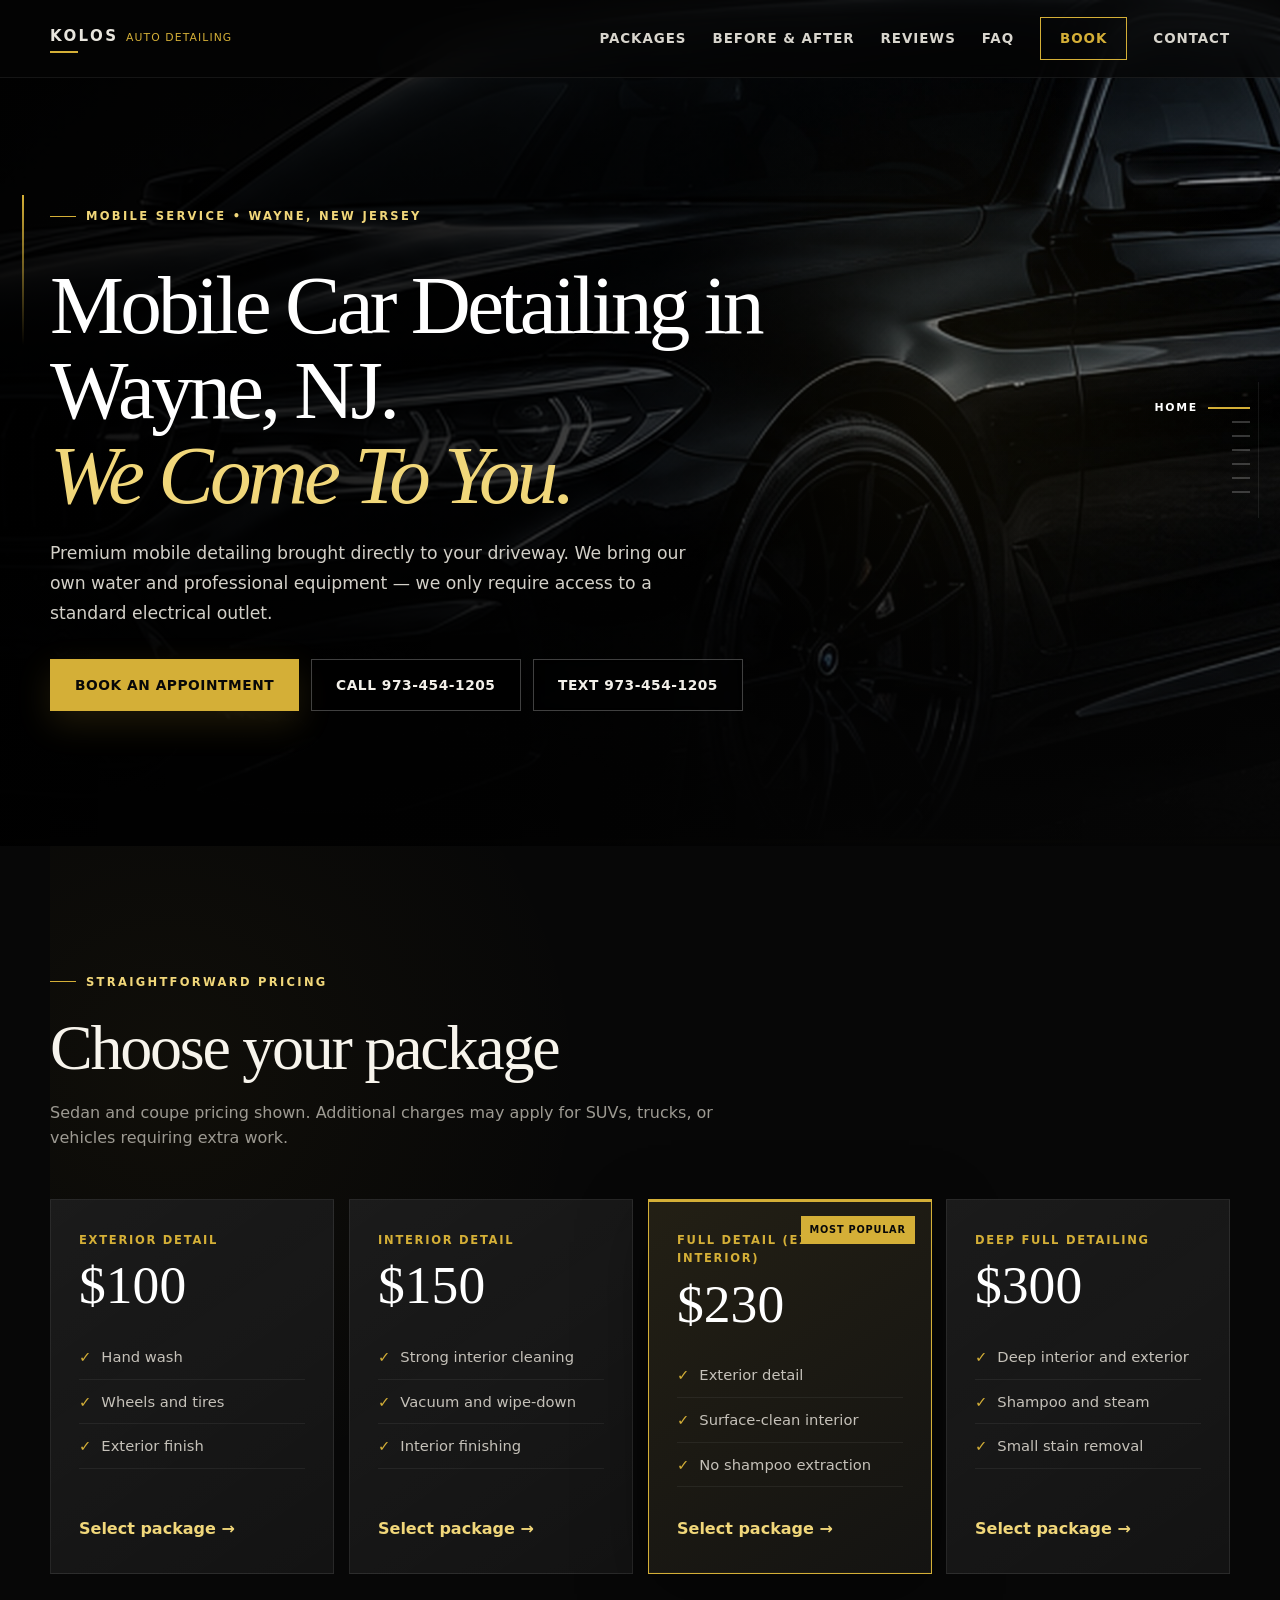
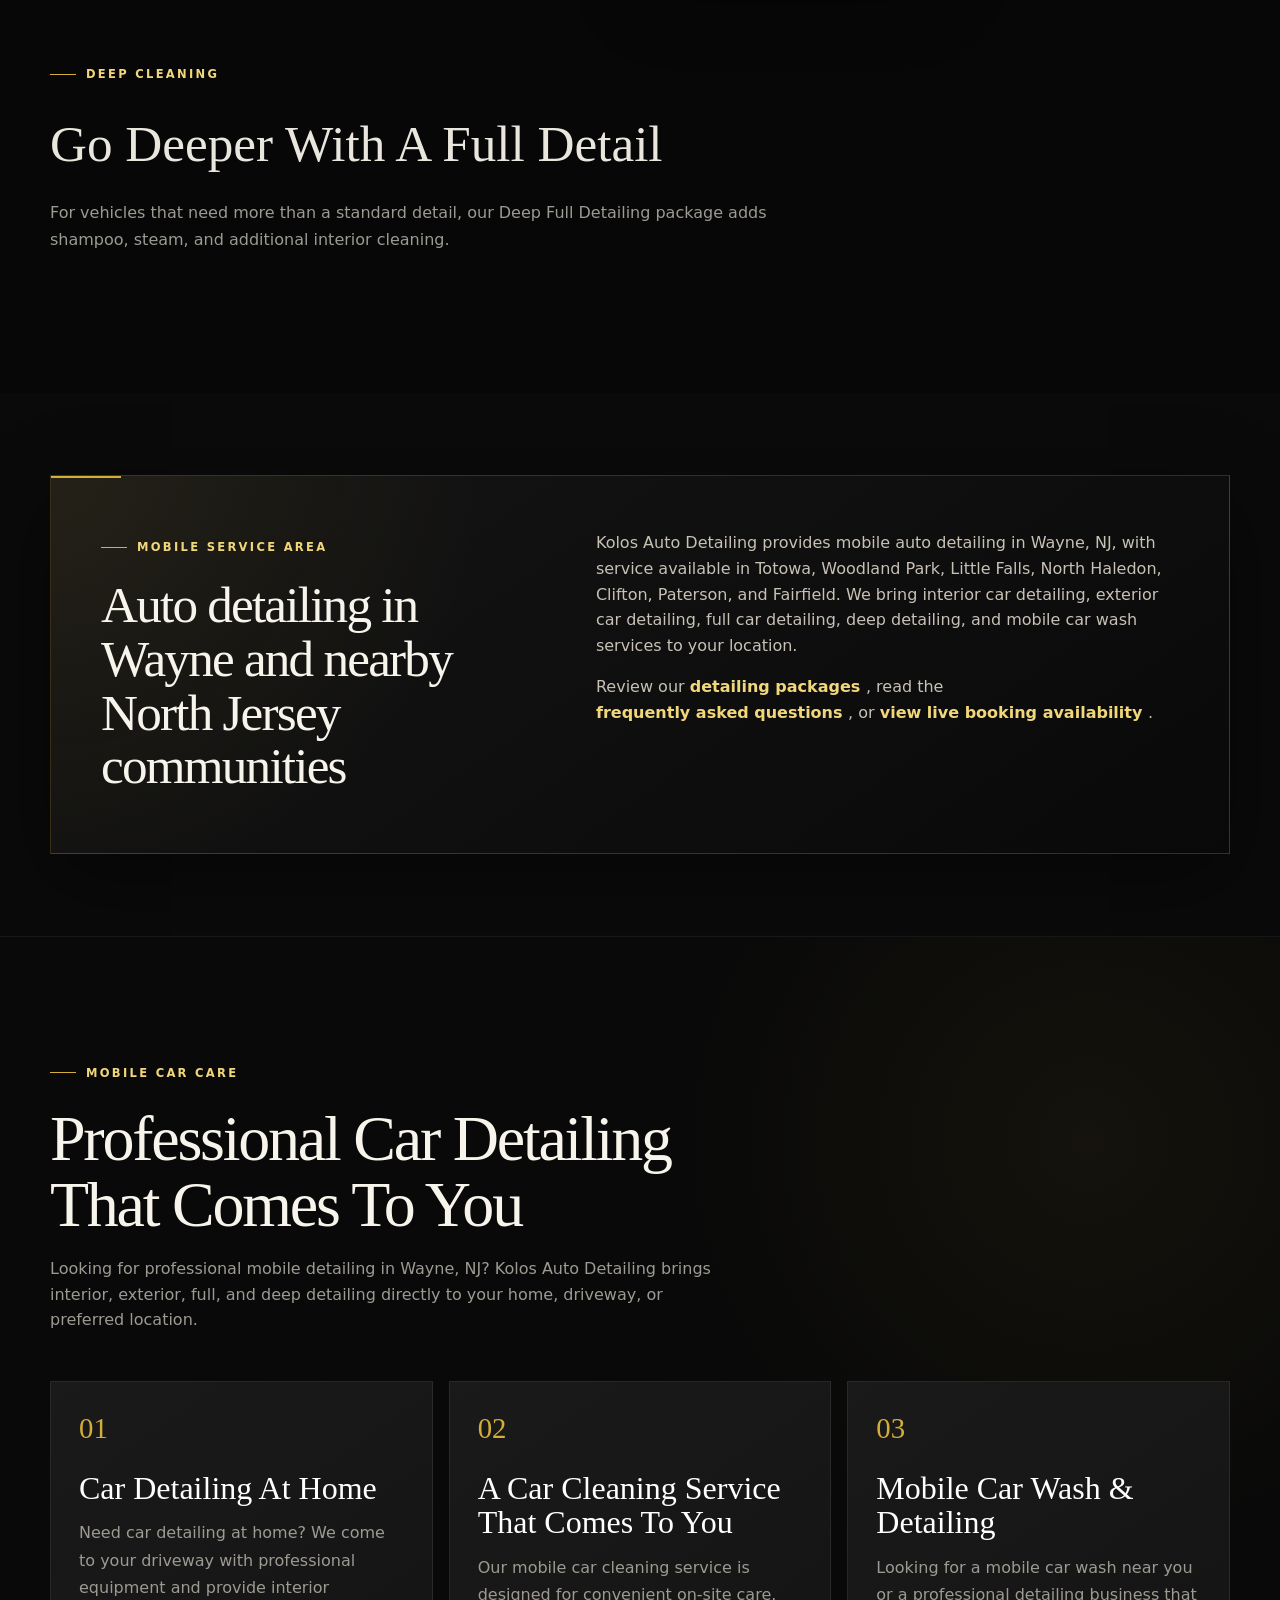
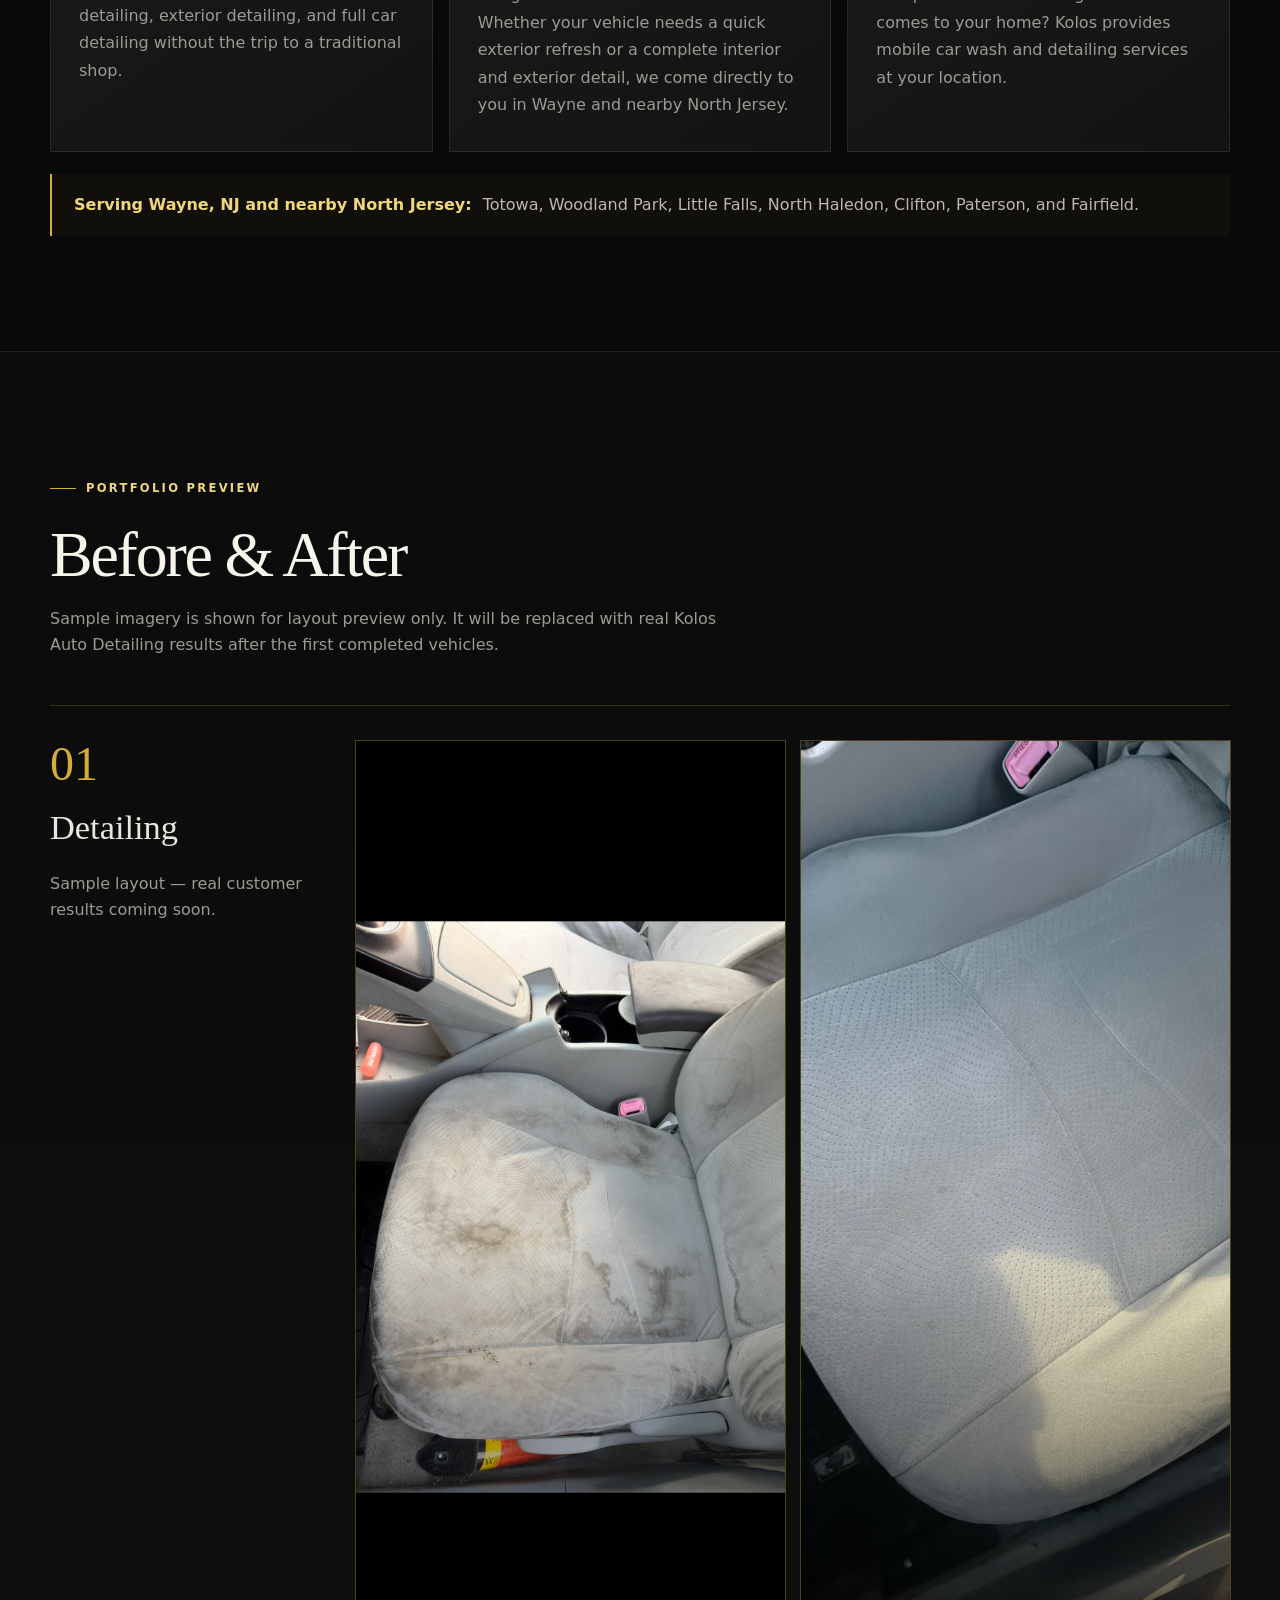
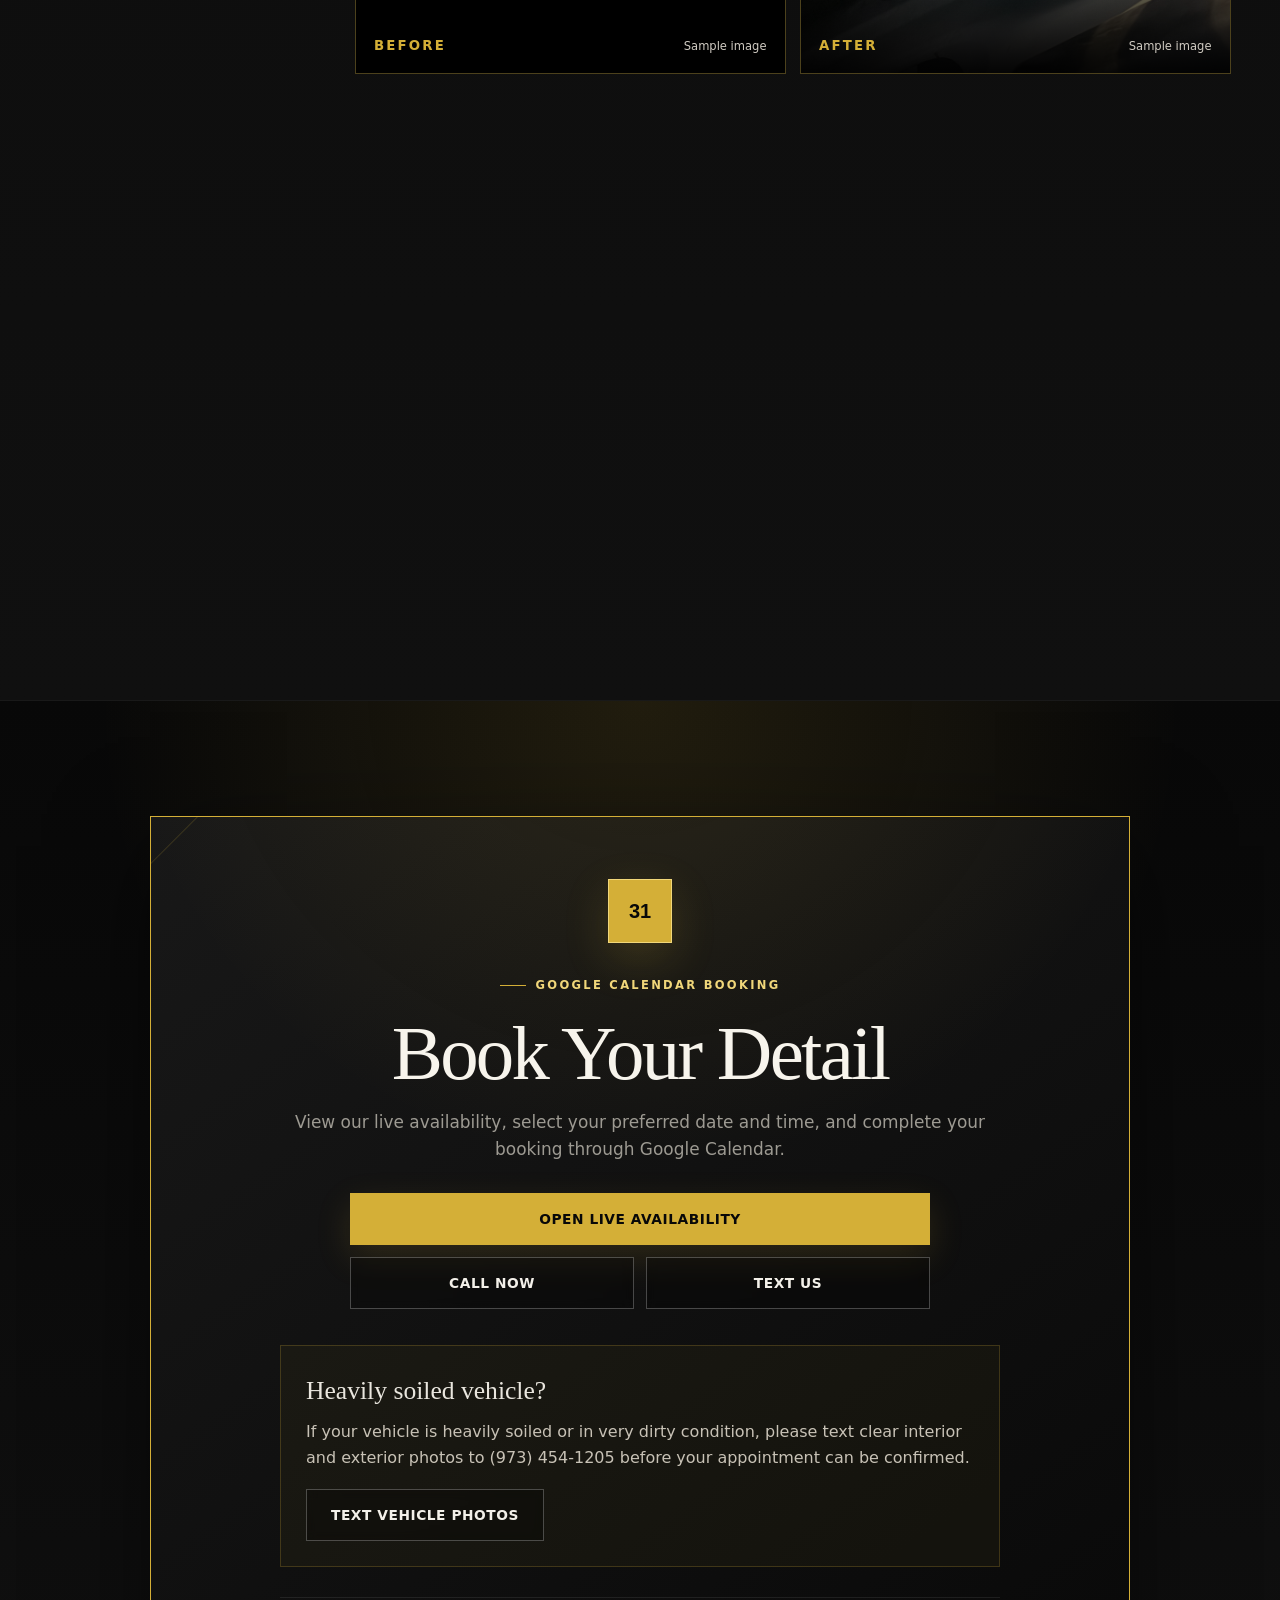
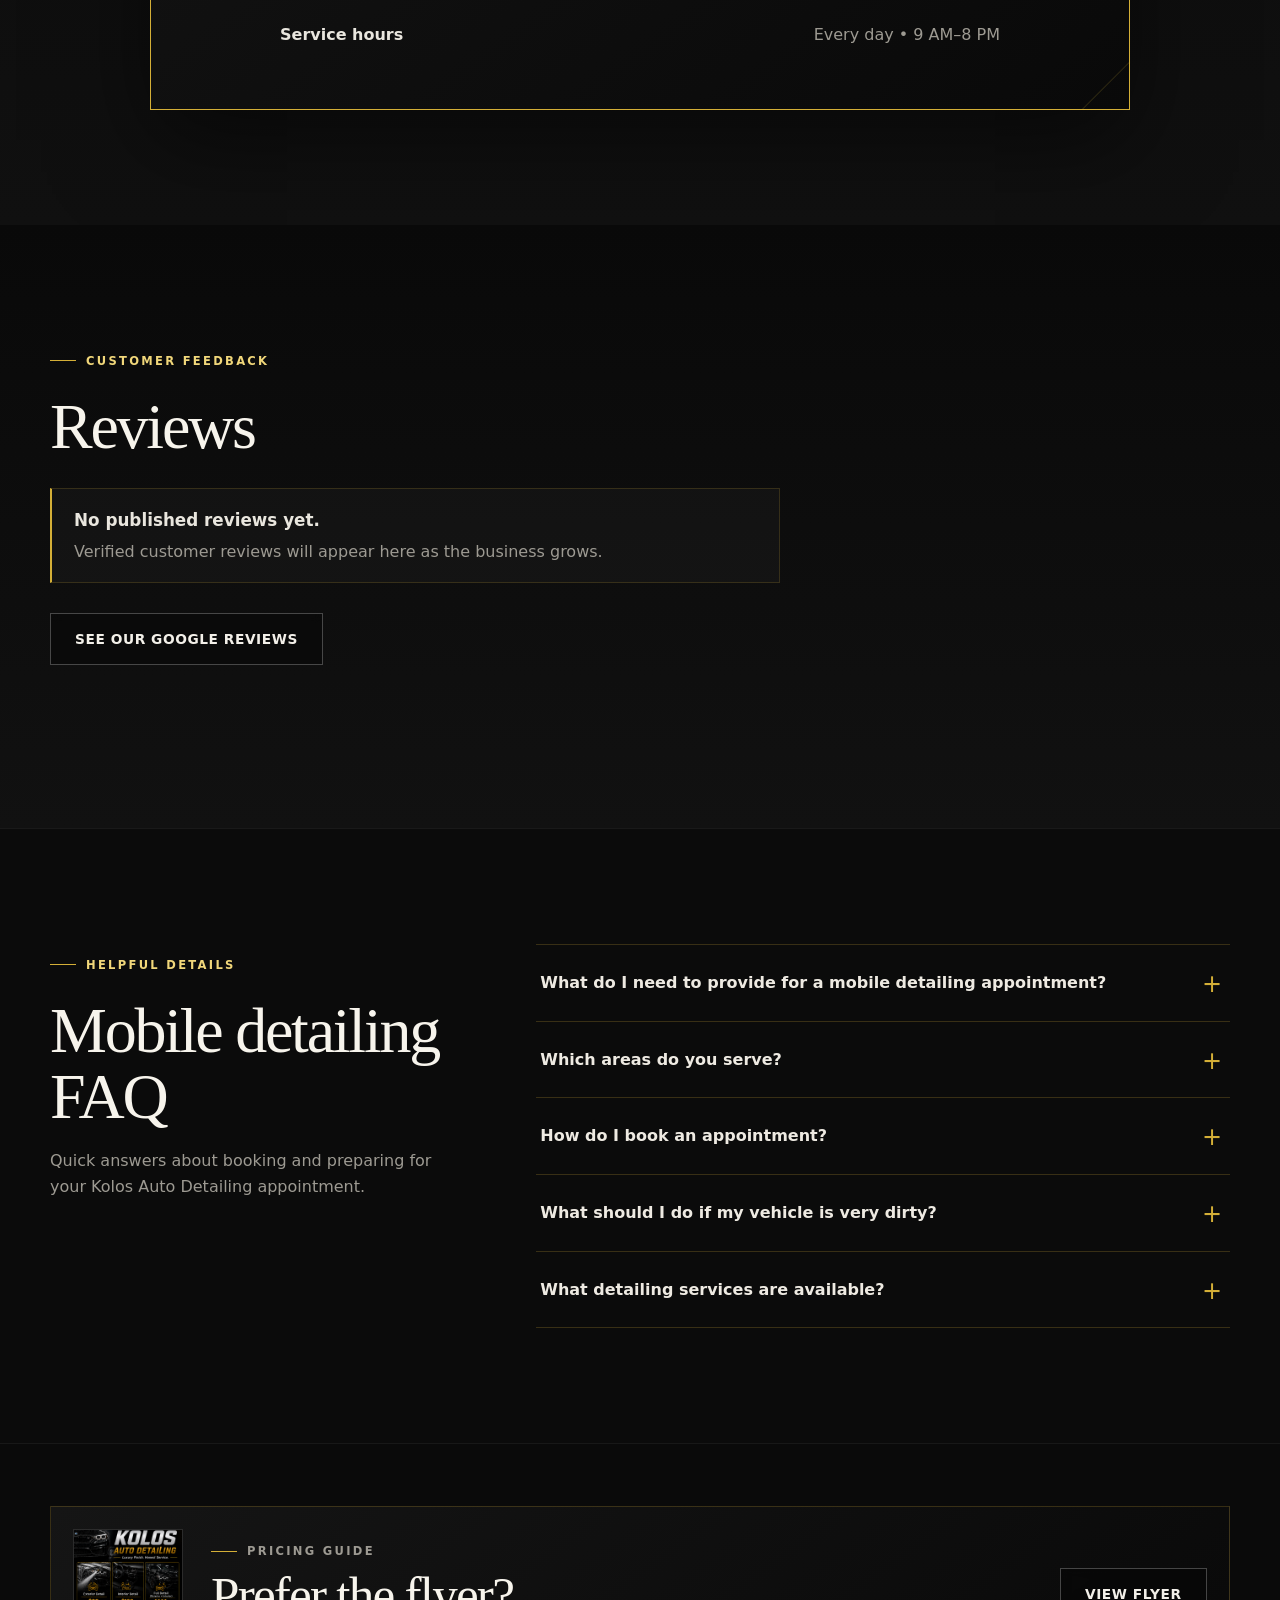
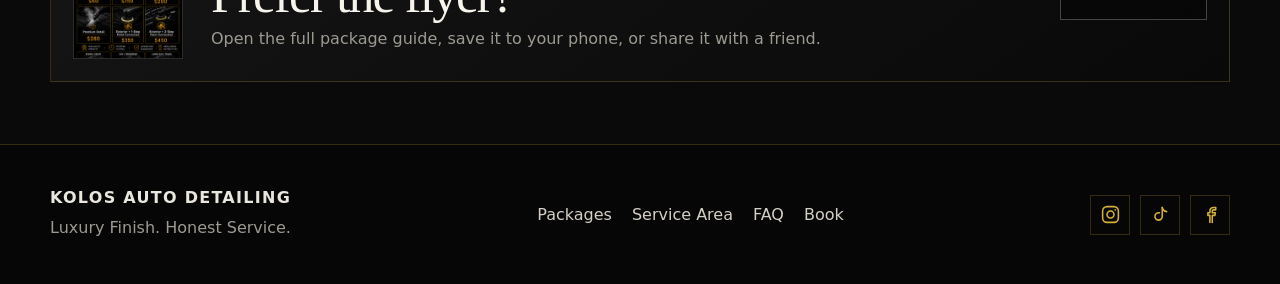
==== commit d0181b10: "Update navigation to include Contact link Added 'Contact' link to the primary navigation menu." ====
--- a/index.html
+++ b/index.html
@@ -276,13 +276,14 @@
     Kolos <span>Auto Detailing</span>
   </a>
 
-  <nav aria-label="Primary navigation">
-    <a href="#packages">Packages</a>
-    <a href="#results">Before & After</a>
-    <a href="#reviews">Reviews</a>
-    <a href="#faq">FAQ</a>
-    <a class="nav-cta" href="#booking">Book</a>
-  </nav>
+ <nav aria-label="Primary navigation">
+  <a href="#packages">Packages</a>
+  <a href="#results">Before &amp; After</a>
+  <a href="#reviews">Reviews</a>
+  <a href="#faq">FAQ</a>
+  <a class="nav-cta" href="#booking">Book</a>
+  <a href="contact.html">Contact</a>
+</nav>
 </header>
 
 <main id="top">
--- a/style.css
+++ b/style.css
@@ -514,7 +514,7 @@
 }
 
 /* =========================
-   PAINT CORRECTION
+   PACKAGE SUBSECTION
 ========================= */
 
 .subsection-head{
@@ -527,18 +527,6 @@
   font-family:Georgia,"Times New Roman",serif;
   font-size:clamp(2rem,4vw,3.4rem);
   font-weight:400;
-}
-
-.correction-cards{
-  grid-template-columns:repeat(2,1fr);
-}
-
-.correction-cards .card{
-  min-height:340px;
-}
-
-.correction-cards .card h3{
-  font-size:3.3rem;
 }
 
 /* =========================
@@ -1415,6 +1403,114 @@
   }
 }
 
+
+/* =========================
+   NATURAL SEO SERVICES
+========================= */
+
+.subsection-copy{
+  max-width:720px;
+  margin:14px 0 0;
+  color:var(--muted);
+  line-height:1.7;
+}
+
+.seo-services-section{
+  background:
+    radial-gradient(
+      circle at 85% 20%,
+      rgba(212,175,55,.055),
+      transparent 30%
+    ),
+    #090909;
+  border-top:1px solid rgba(255,255,255,.06);
+}
+
+.seo-service-grid{
+  display:grid;
+  grid-template-columns:repeat(3,1fr);
+  gap:16px;
+  margin-top:10px;
+}
+
+.seo-service-card{
+  position:relative;
+  min-height:285px;
+  padding:32px 28px;
+  background:
+    linear-gradient(
+      145deg,
+      rgba(255,255,255,.04),
+      rgba(255,255,255,.008)
+    ),
+    var(--panel);
+  border:1px solid rgba(255,255,255,.08);
+  transition:
+    transform .3s ease,
+    border-color .3s ease,
+    box-shadow .3s ease;
+}
+
+.seo-service-card::before{
+  content:"";
+  position:absolute;
+  left:0;
+  top:0;
+  width:0;
+  height:2px;
+  background:var(--gold);
+  transition:.3s ease;
+}
+
+.seo-service-card:hover{
+  transform:translateY(-6px);
+  border-color:rgba(212,175,55,.4);
+  box-shadow:0 20px 50px rgba(0,0,0,.3);
+}
+
+.seo-service-card:hover::before{
+  width:100%;
+}
+
+.seo-service-number{
+  display:block;
+  margin-bottom:28px;
+  color:var(--gold);
+  font-family:Georgia,"Times New Roman",serif;
+  font-size:1.8rem;
+  line-height:1;
+}
+
+.seo-service-card h3{
+  margin:0 0 14px;
+  font-family:Georgia,"Times New Roman",serif;
+  font-size:2rem;
+  font-weight:400;
+  line-height:1.08;
+  color:#fff;
+}
+
+.seo-service-card p{
+  margin:0;
+  color:var(--muted);
+  line-height:1.72;
+}
+
+.seo-location-line{
+  margin-top:22px;
+  padding:18px 22px;
+  border-left:2px solid var(--gold);
+  background:rgba(212,175,55,.035);
+  color:#bdb8ae;
+  line-height:1.65;
+}
+
+.seo-location-line strong{
+  color:var(--gold-light);
+  margin-right:6px;
+}
+
+
 /* =========================
    REDUCED MOTION
 ========================= */
@@ -1520,6 +1616,16 @@
 }
 
 @media(max-width:900px){
+
+  .seo-service-grid{
+    grid-template-columns:1fr;
+  }
+
+  .seo-service-card{
+    min-height:auto;
+  }
+
+
   .section-dots{
     right:18px;
   }
@@ -1543,6 +1649,16 @@
 }
 
 @media(max-width:580px){
+
+  .seo-service-card{
+    padding:28px 22px;
+  }
+
+  .seo-service-card h3{
+    font-size:1.75rem;
+  }
+
+
   .section-dots{
     right:12px;
   }
@@ -1560,3 +1676,429 @@
     font-size:.55rem;
   }
 }
+
+
+/* =========================================================
+   CONTACT PAGE
+   Add this block to the END of style.css
+========================================================= */
+
+.contact-page{
+  background:#070707;
+}
+
+.contact-hero{
+  position:relative;
+  min-height:620px;
+  display:grid;
+  place-items:center;
+  overflow:hidden;
+  isolation:isolate;
+  background:
+    url("assets/gallery-clean.jpg") center center / cover no-repeat;
+}
+
+.contact-hero::before{
+  content:"";
+  position:absolute;
+  inset:0;
+  z-index:-2;
+  background:
+    radial-gradient(circle at 78% 35%, rgba(212,175,55,.12), transparent 30%),
+    rgba(0,0,0,.35);
+}
+
+.contact-hero-overlay{
+  position:absolute;
+  inset:0;
+  z-index:-1;
+  background:
+    linear-gradient(90deg, rgba(0,0,0,.94) 0%, rgba(0,0,0,.84) 42%, rgba(0,0,0,.48) 75%, rgba(0,0,0,.34) 100%),
+    linear-gradient(0deg, #070707 0%, rgba(7,7,7,.08) 55%, rgba(7,7,7,.26) 100%);
+}
+
+.contact-hero-inner{
+  position:relative;
+  padding:145px 0 85px;
+}
+
+.contact-hero-inner::before{
+  content:"";
+  position:absolute;
+  left:-28px;
+  top:165px;
+  width:2px;
+  height:150px;
+  background:linear-gradient(to bottom, var(--gold), transparent);
+}
+
+.contact-hero h1{
+  max-width:920px;
+  margin:.32em 0 .22em;
+  font-family:Georgia,"Times New Roman",serif;
+  font-size:clamp(3.4rem,6.2vw,6.4rem);
+  line-height:.98;
+  letter-spacing:-.045em;
+  font-weight:400;
+  color:#fff;
+}
+
+.contact-hero h1 em{
+  color:var(--gold-light);
+  font-style:italic;
+}
+
+.contact-hero-copy{
+  max-width:760px;
+  margin:20px 0 0;
+  color:#d3d0c8;
+  font-size:1.08rem;
+  line-height:1.75;
+}
+
+.contact-actions{
+  margin-top:30px;
+}
+
+.contact-options-section{
+  background:
+    radial-gradient(circle at 10% 15%, rgba(212,175,55,.05), transparent 30%),
+    #080808;
+}
+
+.contact-option-grid{
+  display:grid;
+  grid-template-columns:repeat(3,1fr);
+  gap:16px;
+}
+
+.contact-option-card{
+  position:relative;
+  display:flex;
+  flex-direction:column;
+  min-height:320px;
+  padding:32px 28px;
+  background:
+    linear-gradient(145deg, rgba(255,255,255,.04), rgba(255,255,255,.008)),
+    #111;
+  border:1px solid rgba(255,255,255,.08);
+  transition:transform .3s ease, border-color .3s ease, box-shadow .3s ease;
+}
+
+.contact-option-card::before{
+  content:"";
+  position:absolute;
+  top:0;
+  left:0;
+  width:54px;
+  height:2px;
+  background:var(--gold);
+  transition:width .3s ease;
+}
+
+.contact-option-card:hover{
+  transform:translateY(-7px);
+  border-color:rgba(212,175,55,.42);
+  box-shadow:0 24px 60px rgba(0,0,0,.3);
+}
+
+.contact-option-card:hover::before{
+  width:100%;
+}
+
+.contact-option-number{
+  color:var(--gold);
+  font-family:Georgia,"Times New Roman",serif;
+  font-size:1.8rem;
+  margin-bottom:24px;
+}
+
+.contact-option-label{
+  color:var(--gold-light);
+  text-transform:uppercase;
+  font-weight:800;
+  font-size:.7rem;
+  letter-spacing:.16em;
+}
+
+.contact-option-card h3{
+  margin:8px 0 12px;
+  color:#fff;
+  font-family:Georgia,"Times New Roman",serif;
+  font-size:clamp(2rem,3vw,2.65rem);
+  line-height:1.08;
+  font-weight:400;
+}
+
+.contact-option-card p{
+  margin:0;
+  color:var(--muted);
+  line-height:1.7;
+}
+
+.contact-option-link{
+  margin-top:auto;
+  padding-top:26px;
+  color:var(--gold-light);
+  font-weight:800;
+}
+
+.contact-details-section{
+  background:#0a0a0a;
+  border-top:1px solid rgba(255,255,255,.06);
+}
+
+.contact-details-grid{
+  display:grid;
+  grid-template-columns:1fr 1fr;
+  gap:18px;
+}
+
+.contact-details-panel,
+.contact-service-panel{
+  padding:44px;
+  background:
+    linear-gradient(145deg, rgba(255,255,255,.045), rgba(255,255,255,.008)),
+    #101010;
+  border:1px solid rgba(255,255,255,.08);
+}
+
+.contact-details-panel h2,
+.contact-service-panel h2,
+.contact-area-card h2,
+.contact-note-card h2{
+  margin:.22em 0 .35em;
+  font-family:Georgia,"Times New Roman",serif;
+  font-size:clamp(2.5rem,4.2vw,4.2rem);
+  font-weight:400;
+  line-height:1.03;
+  letter-spacing:-.035em;
+  color:#f7f4ec;
+}
+
+.contact-details-panel > p:not(.eyebrow),
+.contact-service-note,
+.contact-area-copy p,
+.contact-note-card p{
+  color:var(--muted);
+  line-height:1.75;
+}
+
+.contact-detail-list{
+  margin:30px 0 0;
+  border-top:1px solid var(--line);
+}
+
+.contact-detail-list > div{
+  display:grid;
+  grid-template-columns:150px 1fr;
+  gap:18px;
+  padding:18px 0;
+  border-bottom:1px solid rgba(255,255,255,.07);
+}
+
+.contact-detail-list dt{
+  color:var(--gold-light);
+  font-size:.72rem;
+  font-weight:800;
+  letter-spacing:.13em;
+  text-transform:uppercase;
+}
+
+.contact-detail-list dd{
+  margin:0;
+  color:#e3dfd6;
+}
+
+.contact-detail-list a{
+  color:#fff;
+  transition:.2s ease;
+}
+
+.contact-detail-list a:hover{
+  color:var(--gold-light);
+}
+
+.contact-service-list{
+  margin-top:28px;
+  border-top:1px solid var(--line);
+}
+
+.contact-service-row{
+  display:flex;
+  justify-content:space-between;
+  gap:18px;
+  align-items:center;
+  padding:20px 0;
+  color:#e6e1d8;
+  border-bottom:1px solid rgba(255,255,255,.07);
+  transition:.2s ease;
+}
+
+.contact-service-row:hover{
+  color:var(--gold-light);
+  padding-inline:8px;
+}
+
+.contact-service-row strong{
+  color:var(--gold);
+  font-family:Georgia,"Times New Roman",serif;
+  font-size:1.35rem;
+  font-weight:400;
+}
+
+.contact-service-note{
+  margin:22px 0 0;
+  font-size:.9rem;
+}
+
+.contact-area-section{
+  padding-top:76px;
+  padding-bottom:76px;
+  background:#0a0a0a;
+}
+
+.contact-area-card{
+  display:grid;
+  grid-template-columns:.9fr 1.1fr;
+  gap:60px;
+  align-items:center;
+  padding:44px 48px;
+  border:1px solid var(--line);
+  background:
+    radial-gradient(circle at 0 0, rgba(212,175,55,.08), transparent 35%),
+    linear-gradient(145deg,#151515,#090909);
+  box-shadow:var(--shadow);
+}
+
+.contact-area-copy{
+  display:flex;
+  align-items:center;
+  justify-content:space-between;
+  gap:28px;
+}
+
+.contact-area-copy .btn{
+  flex:0 0 auto;
+}
+
+.contact-note-section{
+  padding-top:30px;
+  background:#0a0a0a;
+}
+
+.contact-note-card{
+  padding:42px 46px;
+  border:1px solid var(--line);
+  background:
+    linear-gradient(145deg, rgba(212,175,55,.045), rgba(255,255,255,.01)),
+    #101010;
+}
+
+.contact-note-card p{
+  max-width:820px;
+  margin:0 0 22px;
+}
+
+@media(max-width:1000px){
+  .contact-option-grid{
+    grid-template-columns:1fr 1fr;
+  }
+
+  .contact-option-card:last-child{
+    grid-column:1/-1;
+  }
+
+  .contact-details-grid,
+  .contact-area-card{
+    grid-template-columns:1fr;
+    gap:28px;
+  }
+
+  .contact-area-copy{
+    align-items:flex-start;
+  }
+}
+
+@media(max-width:700px){
+  .contact-hero{
+    min-height:680px;
+  }
+
+  .contact-hero-inner{
+    padding:115px 0 58px;
+  }
+
+  .contact-hero-inner::before{
+    display:none;
+  }
+
+  .contact-hero h1{
+    font-size:clamp(3rem,13vw,4.2rem);
+  }
+
+  .contact-hero-copy{
+    font-size:.97rem;
+    line-height:1.65;
+  }
+
+  .contact-actions .btn{
+    width:100%;
+  }
+
+  .contact-option-grid{
+    grid-template-columns:1fr;
+  }
+
+  .contact-option-card:last-child{
+    grid-column:auto;
+  }
+
+  .contact-details-panel,
+  .contact-service-panel{
+    padding:28px 22px;
+  }
+
+  .contact-details-panel h2,
+  .contact-service-panel h2,
+  .contact-area-card h2,
+  .contact-note-card h2{
+    font-size:2.65rem;
+  }
+
+  .contact-detail-list > div{
+    grid-template-columns:1fr;
+    gap:5px;
+  }
+
+  .contact-area-card{
+    padding:28px 22px;
+  }
+
+  .contact-area-copy{
+    flex-direction:column;
+    align-items:stretch;
+    gap:18px;
+  }
+
+  .contact-area-copy .btn{
+    width:100%;
+  }
+
+  .contact-note-card{
+    padding:28px 22px;
+  }
+
+  .contact-note-card .btn{
+    width:100%;
+  }
+}
+
+@media(prefers-reduced-motion:reduce){
+  .contact-option-card,
+  .contact-option-card::before,
+  .contact-service-row{
+    transition:none;
+  }
+}
+
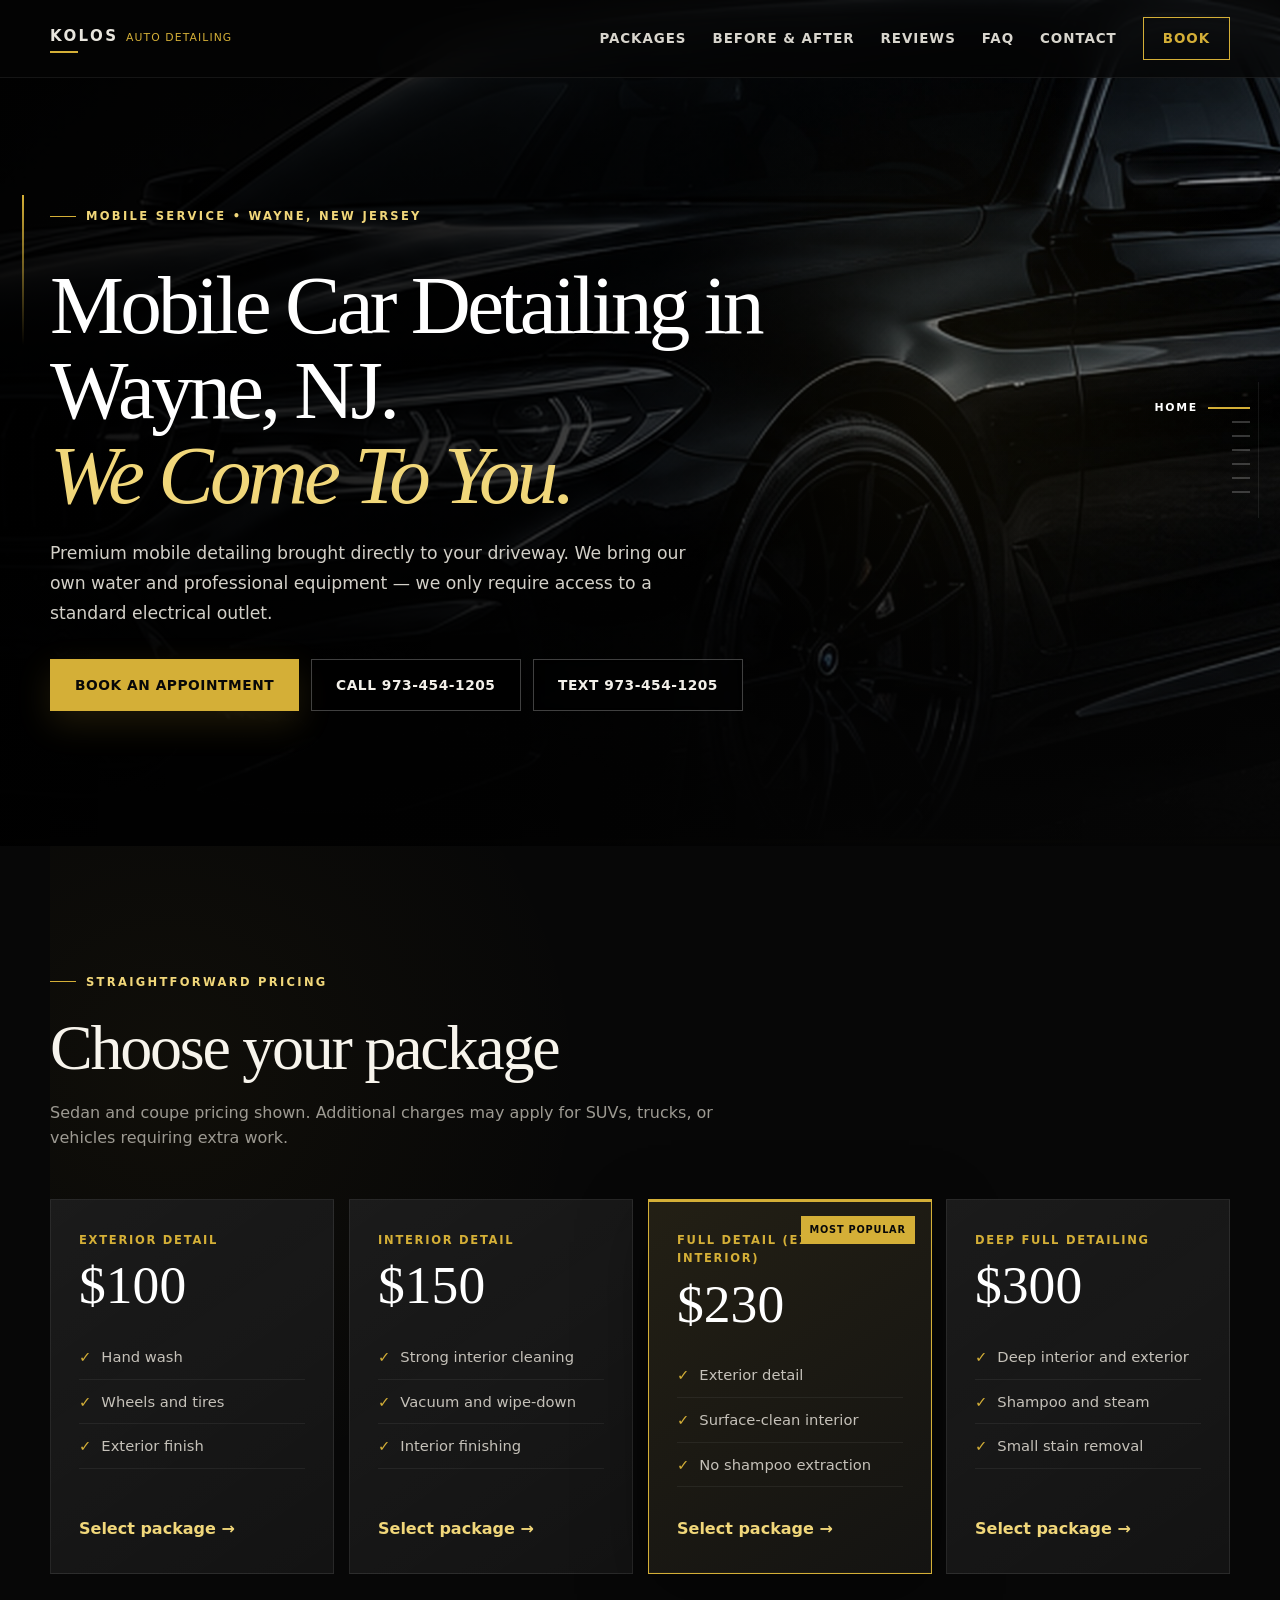
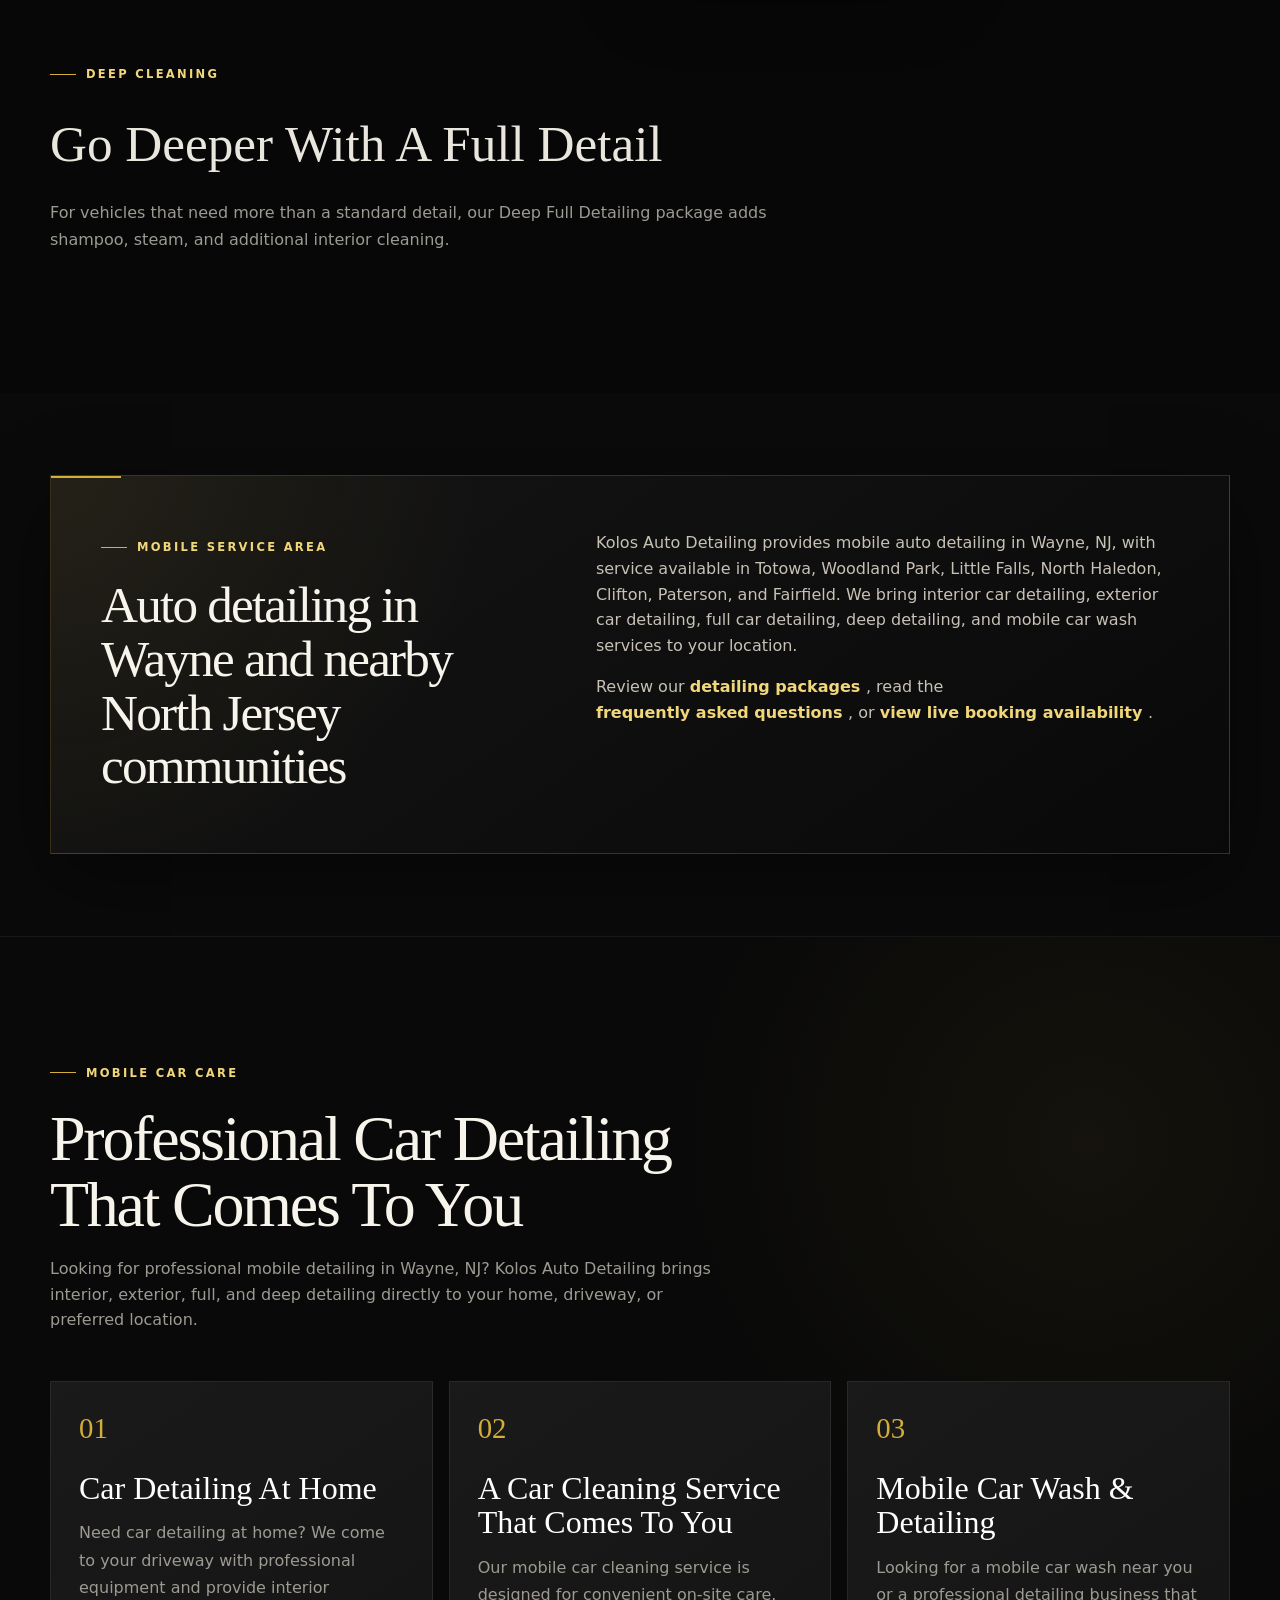
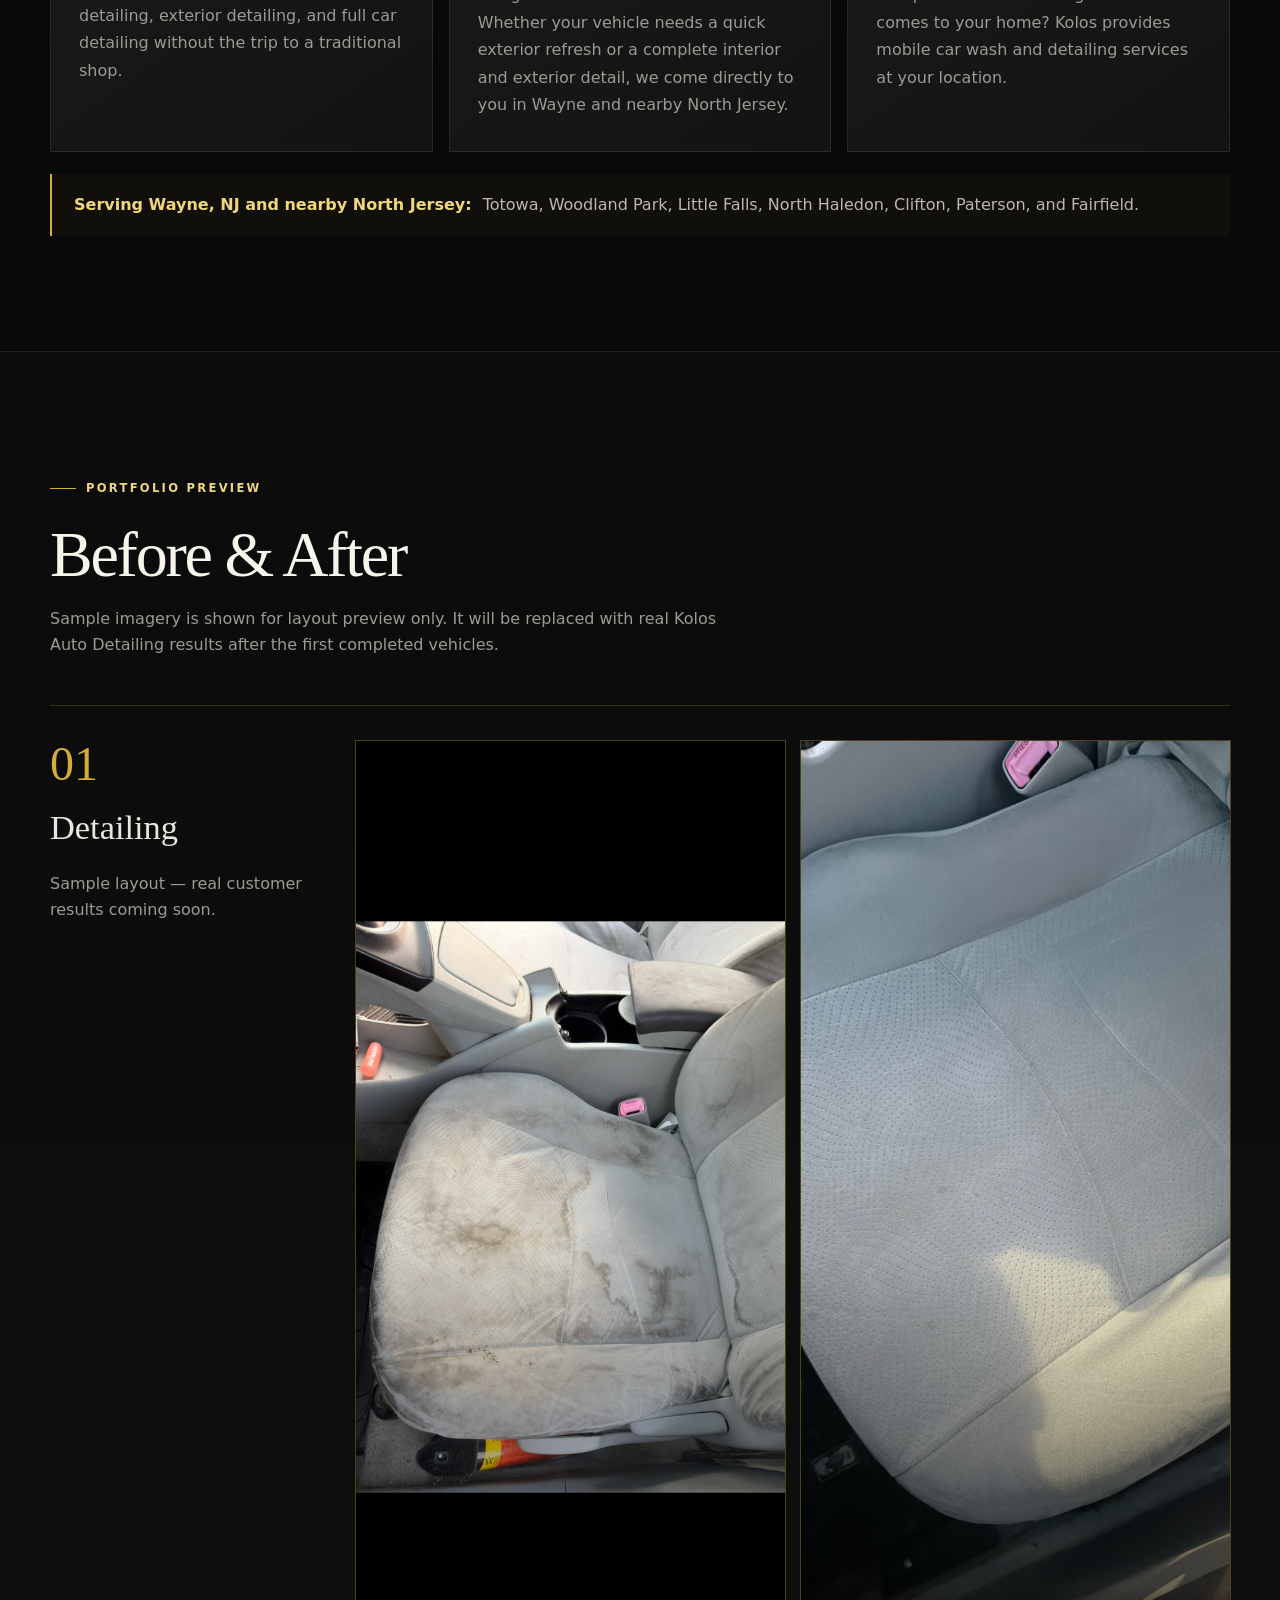
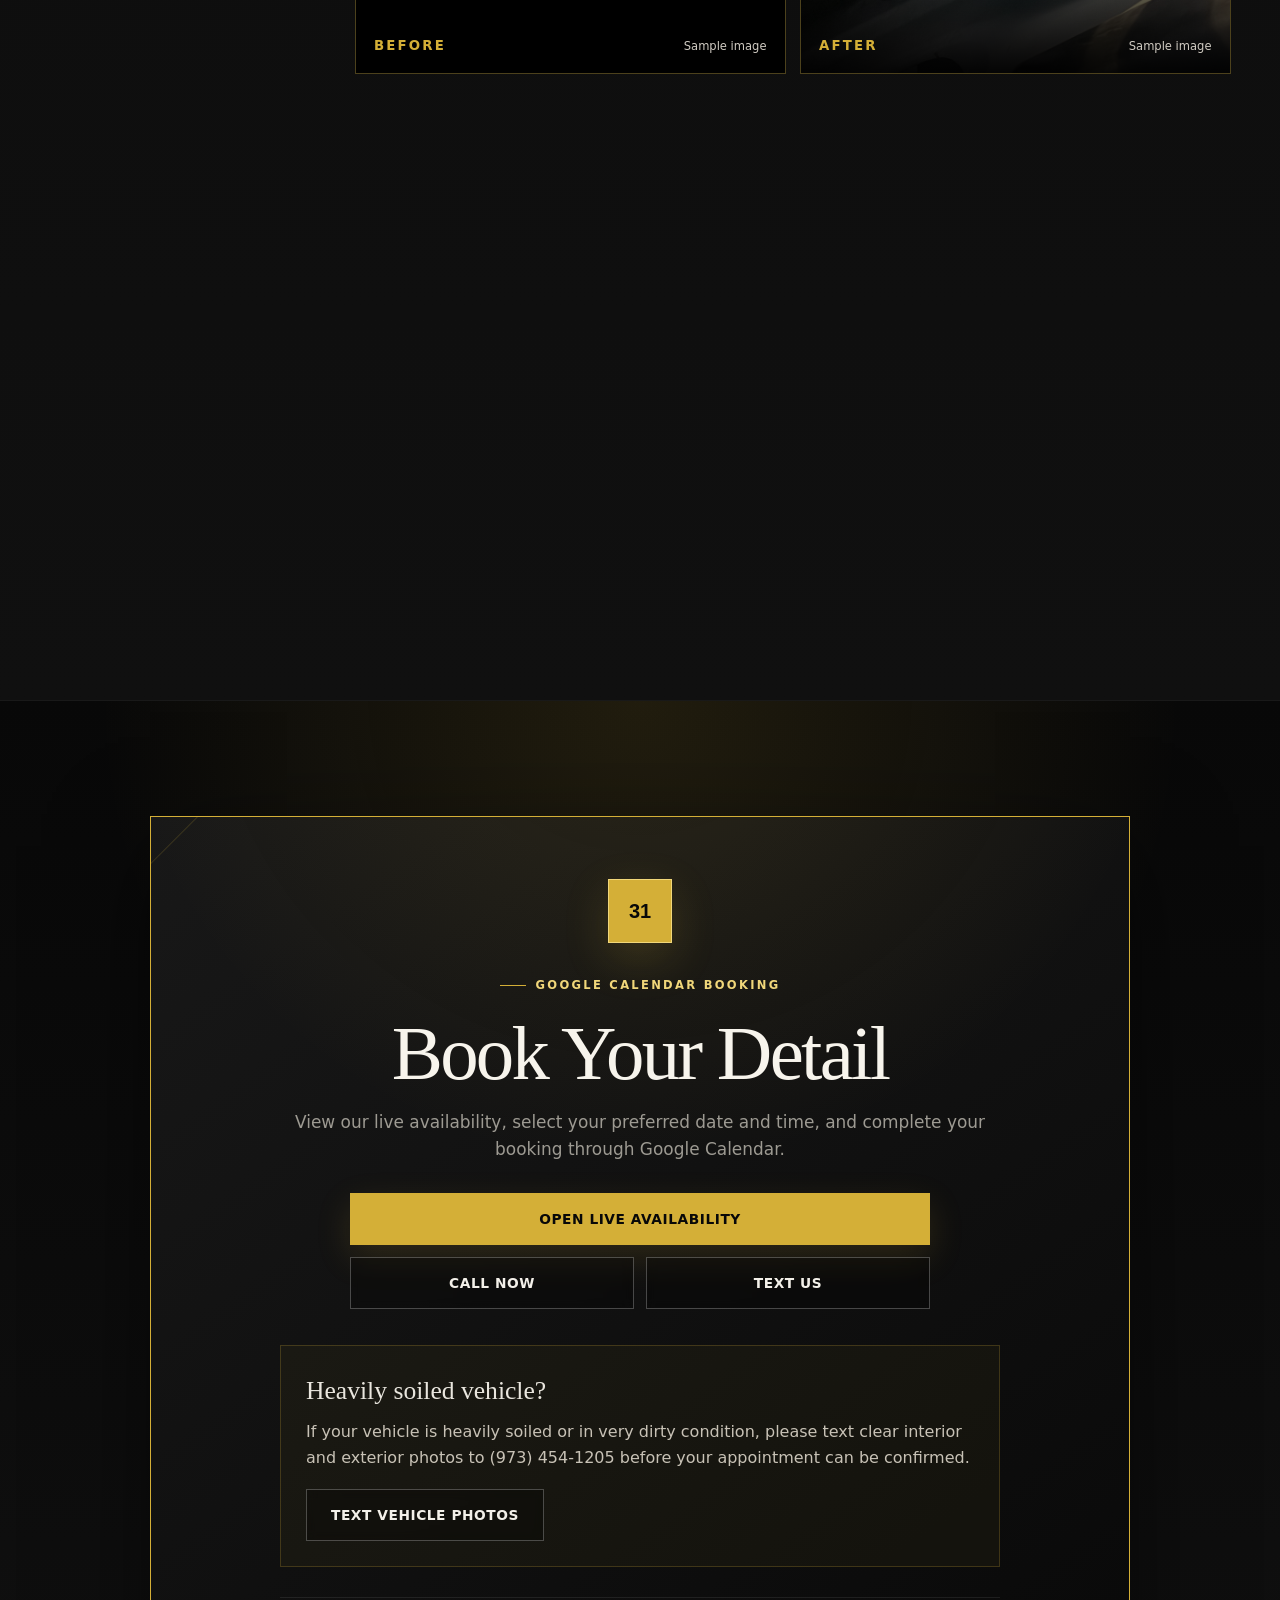
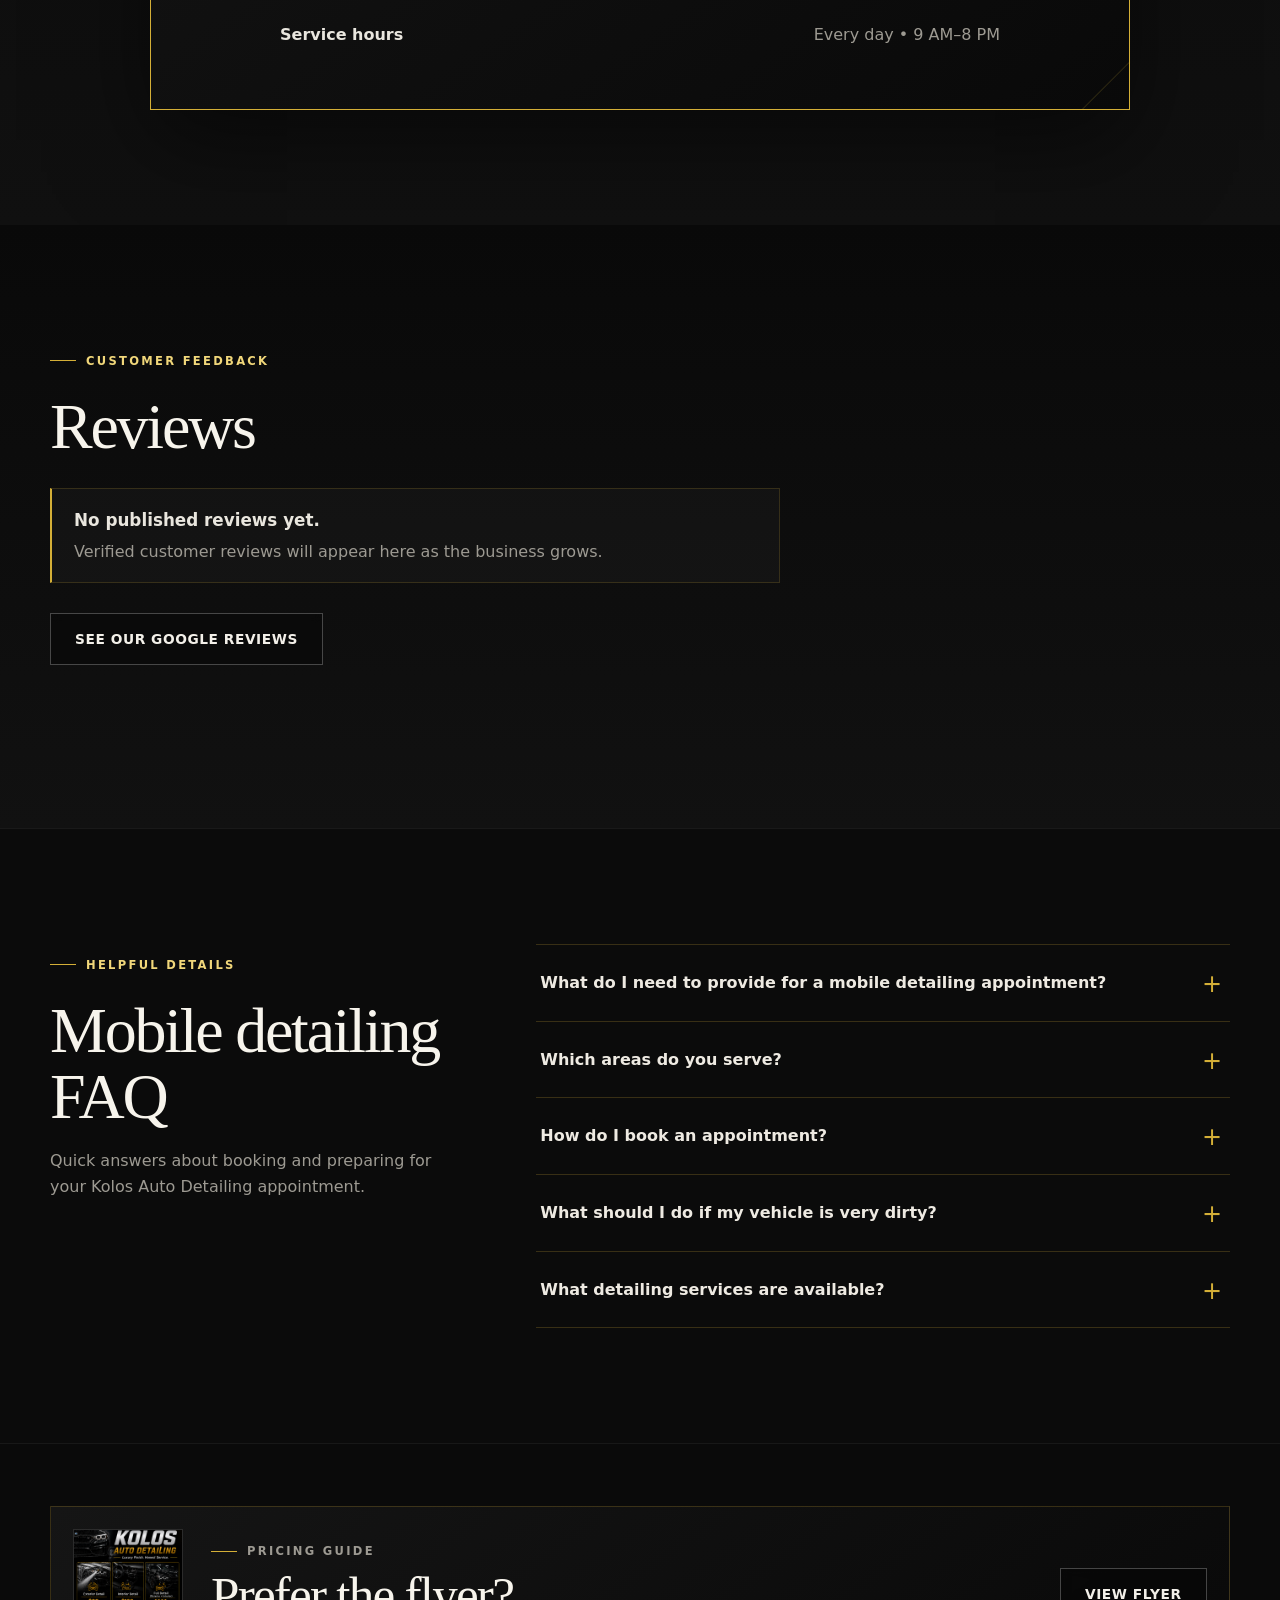
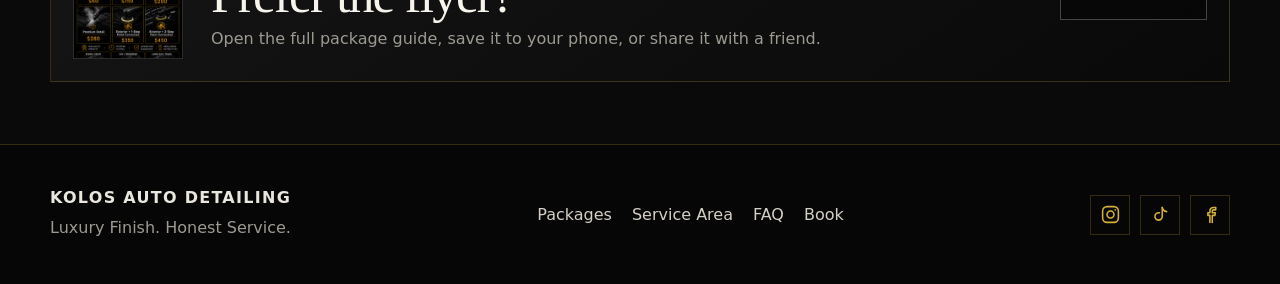
==== commit 5bea9b1e: "Remove duplicate Contact link from navigation" ====
--- a/index.html
+++ b/index.html
@@ -281,8 +281,9 @@
   <a href="#results">Before &amp; After</a>
   <a href="#reviews">Reviews</a>
   <a href="#faq">FAQ</a>
+   <a href="contact.html">Contact</a>
   <a class="nav-cta" href="#booking">Book</a>
-  <a href="contact.html">Contact</a>
+  
 </nav>
 </header>
 
